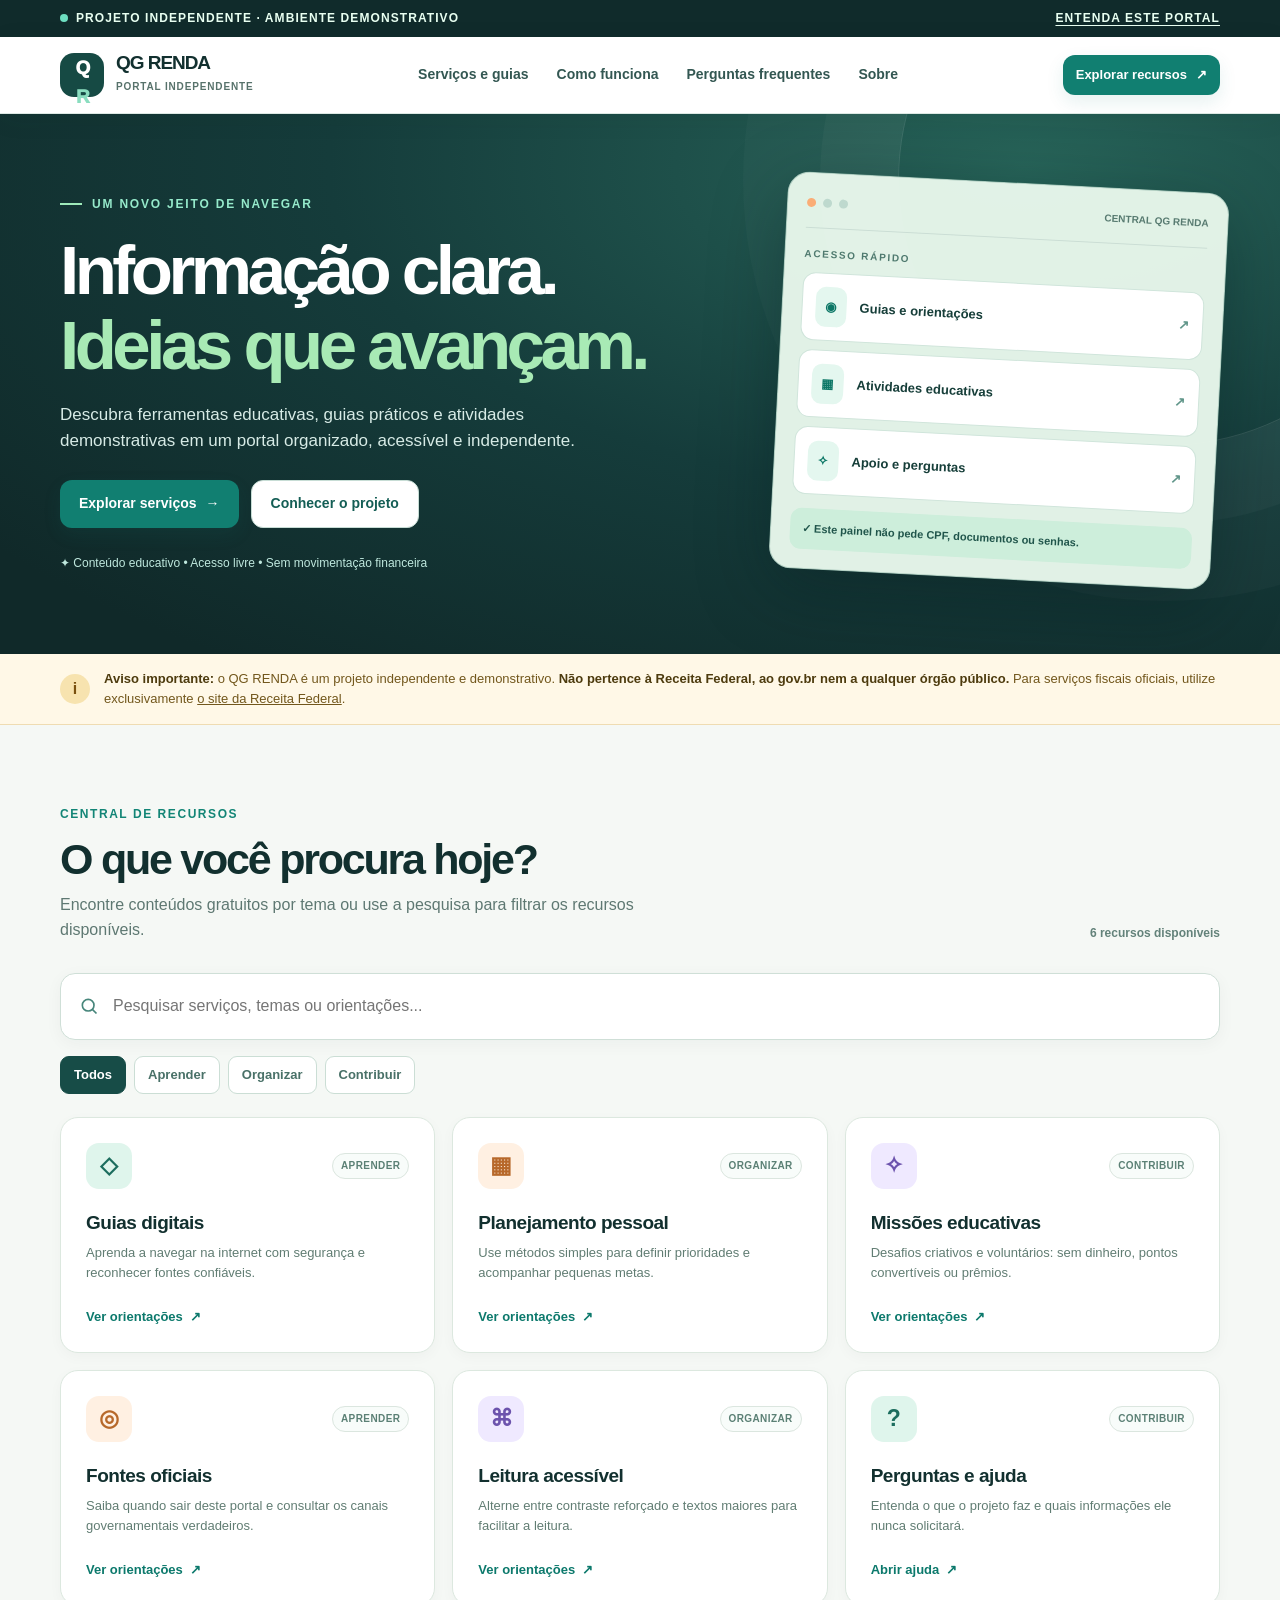
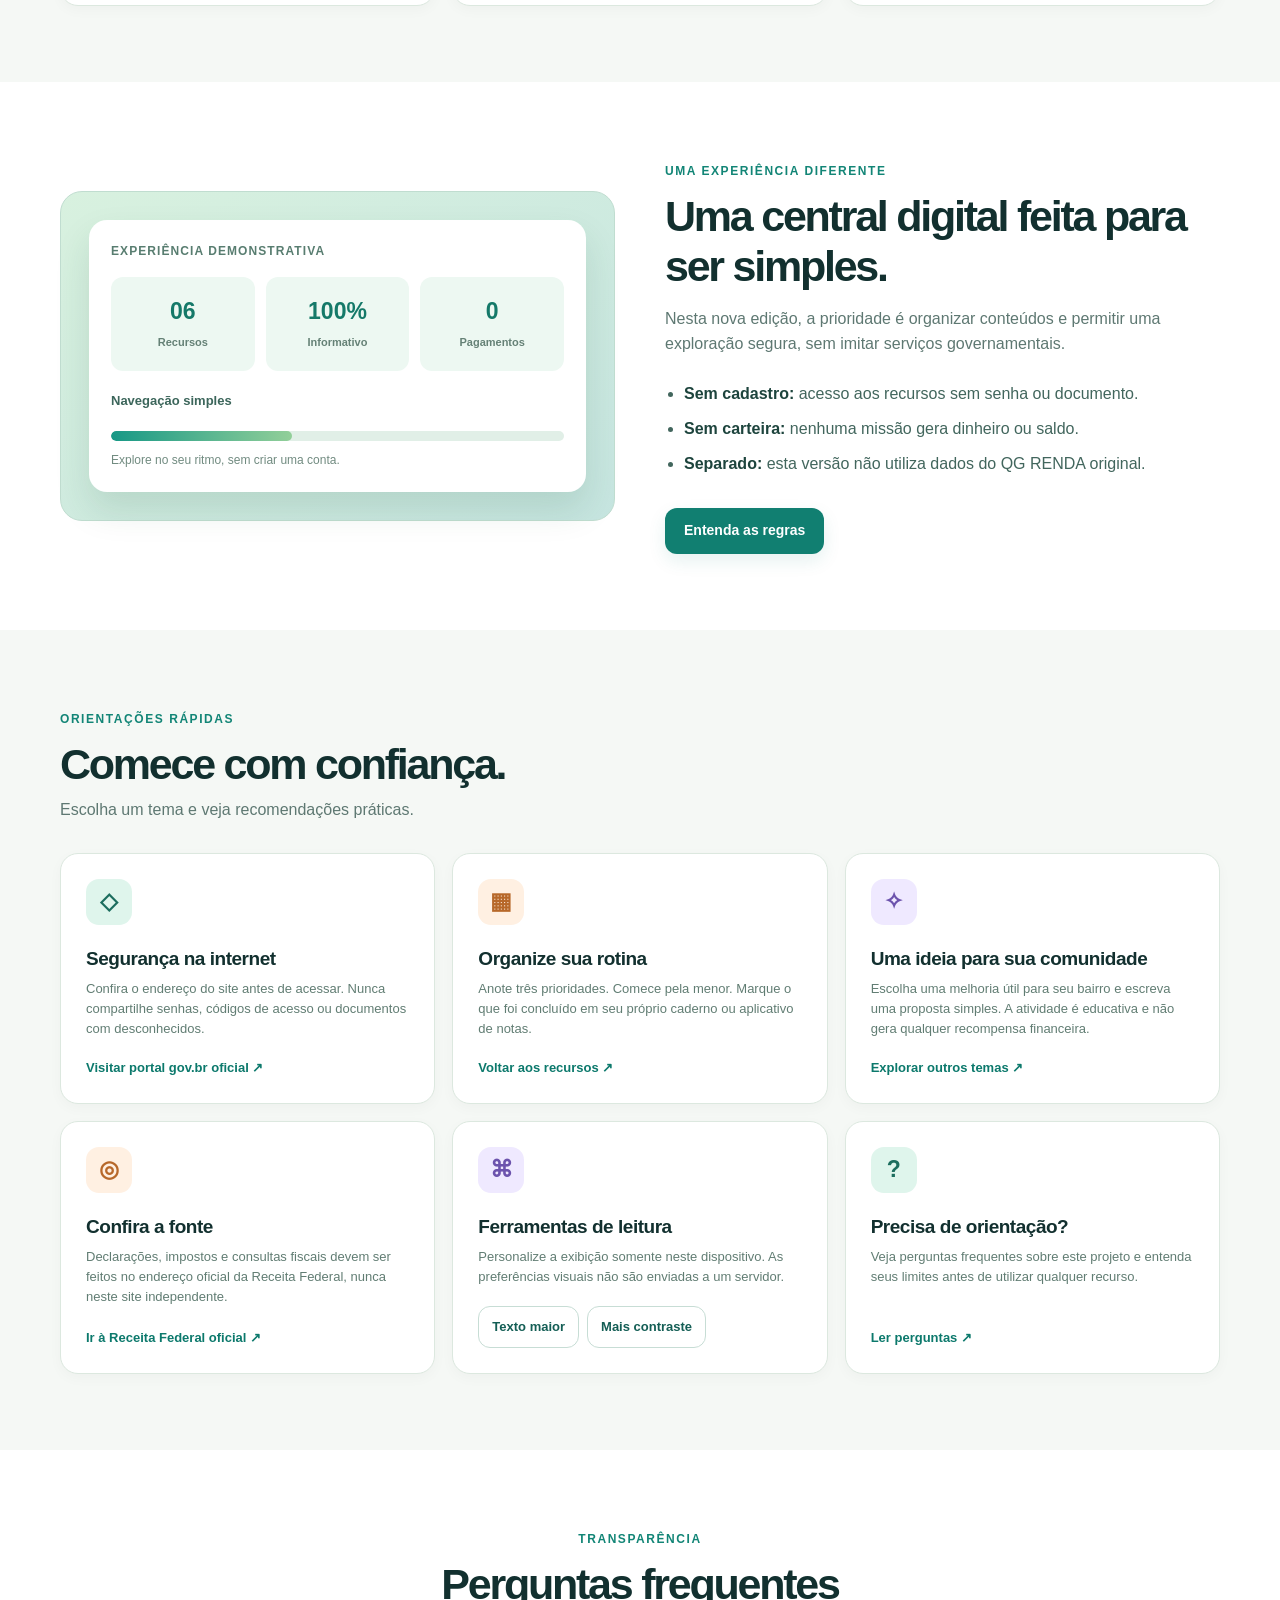
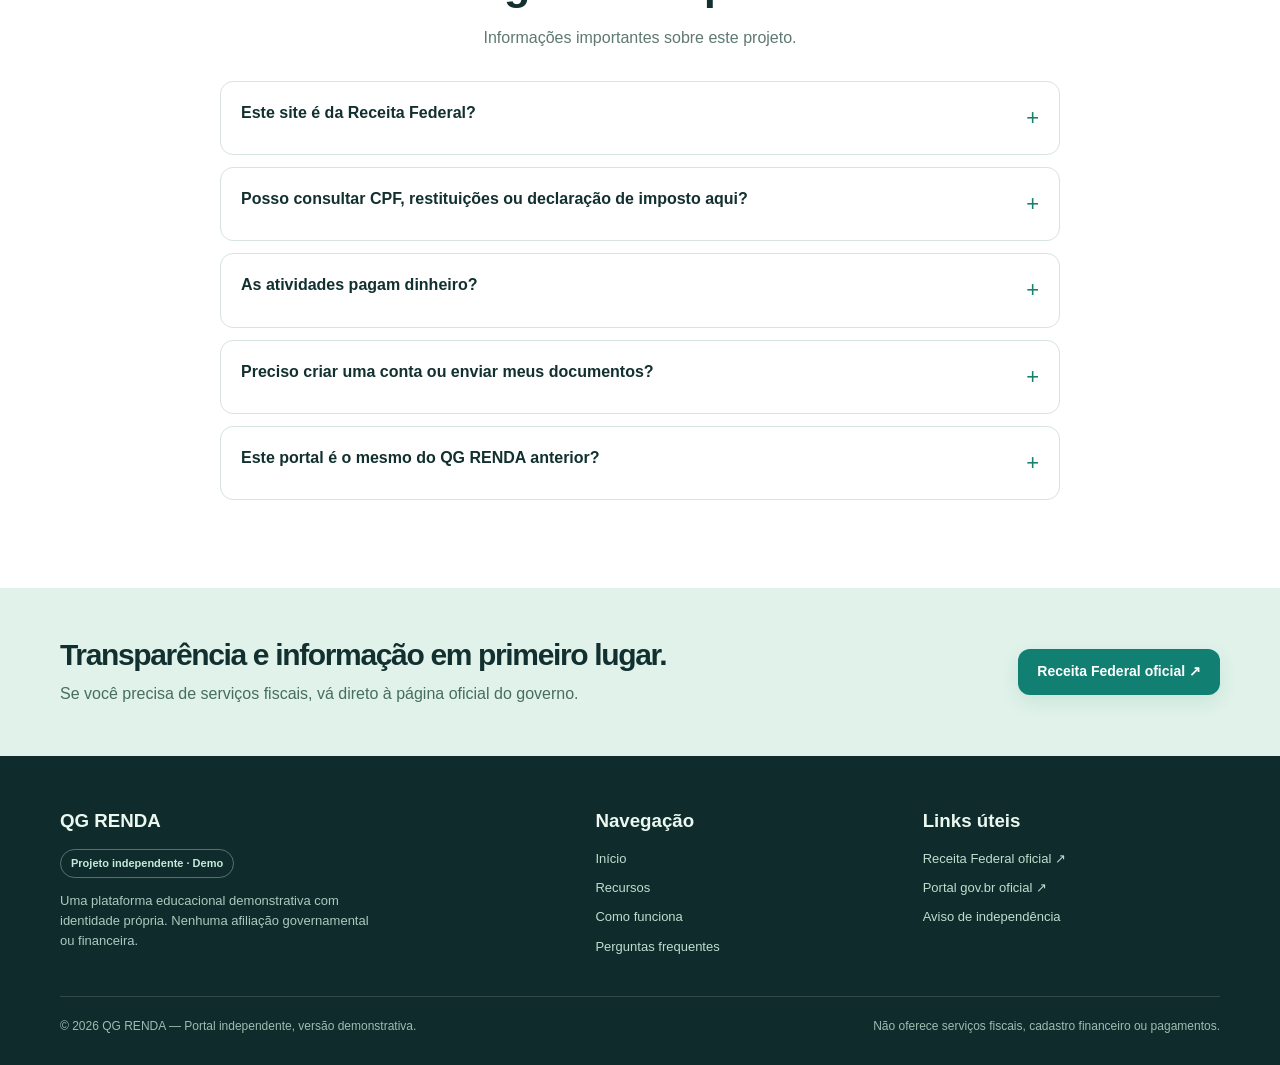
==== institutional_site/index.html @ 022c4fb7 "feat: construir interface institucional original QG RENDA responsiva e sem coleta de identidade" ====
<!doctype html>
<html lang="pt-BR">
<head>
<meta charset="utf-8">
<meta name="viewport" content="width=device-width,initial-scale=1">
<meta name="theme-color" content="#102b2b">
<meta name="description" content="QG RENDA Portal Independente: conteúdos digitais, organização e atividades demonstrativas. Não é site governamental.">
<title>QG RENDA — Portal Independente</title>
<style>
@import url('');
:root{font-family:Inter,ui-sans-serif,-apple-system,BlinkMacSystemFont,"Segoe UI",sans-serif;color:#12302f;background:#f5f8f5;scroll-behavior:smooth}
*{box-sizing:border-box}body{margin:0;font-size:16px;line-height:1.55}a{color:inherit}button,input{font:inherit}button{cursor:pointer}a:focus-visible,button:focus-visible,input:focus-visible{outline:3px solid #d38a13;outline-offset:3px}
.wrap{width:min(1160px,calc(100% - 40px));margin:0 auto}.utility{background:#102b2b;color:#e8fff1;padding:9px 0;font-size:12px;font-weight:700;letter-spacing:.09em;text-transform:uppercase}.utility .wrap{display:flex;justify-content:space-between;align-items:center;gap:16px}.utility span{display:flex;gap:8px;align-items:center}.dot{height:8px;width:8px;border-radius:50%;background:#6ddec0;display:inline-block}.utility a{text-decoration:underline;text-underline-offset:3px;color:#e8fff1}
header{background:#fff;border-bottom:1px solid #dde9e4;position:sticky;top:0;z-index:40;box-shadow:0 5px 25px #133a2910}.header-inner{height:76px;display:flex;justify-content:space-between;align-items:center;gap:20px}.brand{display:flex;align-items:center;gap:12px;text-decoration:none;min-width:170px}.brand-symbol{width:44px;height:44px;display:grid;place-items:center;border-radius:14px;background:#164a44;color:#fff;font-weight:950;letter-spacing:-.1em;font-size:19px}.brand-name{display:block;line-height:1.12;font-size:19px;letter-spacing:-.055em;font-weight:900}.brand-small{font-size:10px;letter-spacing:.085em;text-transform:uppercase;color:#57726b;font-weight:800}.nav{display:flex;align-items:center;gap:28px}.nav a{text-decoration:none;font-weight:700;color:#335752;font-size:14px}.nav a:hover{color:#098477}.header-actions{display:flex;gap:10px;align-items:center}.button{border:0;display:inline-flex;align-items:center;justify-content:center;gap:9px;border-radius:12px;padding:12px 19px;background:#117f71;color:#fff;font-size:14px;font-weight:800;text-decoration:none;box-shadow:0 7px 18px #167a711b;transition:transform .18s,background .18s}.button:hover{background:#09675b;transform:translateY(-1px)}.button-light{background:#fff;color:#145e55;border:1px solid #c7ddd5;box-shadow:none}.button-light:hover{background:#edfaf4}.button-small{padding:10px 13px;font-size:13px}.nav-toggle{display:none;padding:9px 12px;border:1px solid #c9ded6;background:#fff;color:#174e49;border-radius:10px}
.hero{background:radial-gradient(ellipse at 80% 10%,#276459 0,#153c3b 48%,#102929 90%);color:#fff;overflow:hidden;position:relative}.hero:after{content:"";position:absolute;width:530px;height:530px;border:1px solid #ffffff20;right:-150px;top:-200px;border-radius:50%;box-shadow:0 0 0 78px #ffffff08,0 0 0 155px #ffffff06;pointer-events:none}.hero-inner{display:grid;grid-template-columns:1.2fr .8fr;align-items:center;gap:55px;min-height:484px;padding:68px 0 75px;position:relative;z-index:1}.eyebrow{font-size:12px;font-weight:900;text-transform:uppercase;letter-spacing:.15em;color:#96eacb;display:inline-flex;align-items:center;gap:10px}.eyebrow:before{content:"";width:22px;height:2px;background:#9eebba}.hero h1{font-size:clamp(38px,5.4vw,69px);line-height:1.08;max-width:680px;letter-spacing:-.065em;margin:21px 0 18px;font-weight:900}.hero h1 em{font-style:normal;color:#a8eab5}.hero p{font-size:17px;color:#d7ebe6;max-width:550px;margin:0 0 26px}.hero-actions{display:flex;flex-wrap:wrap;gap:12px}.hero-tag{margin-top:26px;font-size:12px;color:#bfe8de}.window{border:1px solid #7ca89a80;border-radius:22px;background:#e6f5eafa;padding:19px;box-shadow:0 20px 70px #061a1b5a;color:#163e39;transform:rotate(3deg)}.window-head{display:flex;gap:7px;align-items:center;padding:3px 0 16px;border-bottom:1px solid #cbded5}.window-head i{height:9px;width:9px;border-radius:50%;background:#bed9ce}.window-head i:first-child{background:#faad76}.mini-title{font-size:10px;text-transform:uppercase;letter-spacing:.17em;font-weight:900;color:#4e796e;margin:18px 0 11px}.tile{background:#fff;border:1px solid #d0e5db;display:flex;gap:13px;align-items:center;padding:13px;border-radius:13px;margin-bottom:9px;font-size:13px;font-weight:800}.tile-ico{border-radius:10px;background:#e4f7ef;padding:10px;color:#0c7766}.window-footer{background:#cdeedb;border-radius:11px;color:#20554b;font-size:11px;padding:12px;margin-top:14px;font-weight:700}
.notice{background:#fff8e7;border-bottom:1px solid #efdcb2}.notice .wrap{display:flex;gap:14px;align-items:center;padding:15px 0}.notice-icon{border-radius:50%;background:#f7e3af;width:30px;height:30px;display:grid;place-items:center;flex:none;color:#79500f;font-weight:900}.notice p{margin:0;font-size:13px;color:#72571c}.notice strong{color:#4d3b0e}
.section{padding:76px 0}.section.alt{background:#fff}.section-heading{display:flex;justify-content:space-between;align-items:end;gap:20px;margin-bottom:30px}.kicker{font-size:12px;text-transform:uppercase;font-weight:900;letter-spacing:.13em;color:#128576}.section h2{font-size:clamp(29px,3.4vw,43px);letter-spacing:-.052em;line-height:1.17;margin:8px 0}.muted{color:#5e7872}.section-heading p{margin:9px 0 0;max-width:610px}.section-heading a{color:#137e6f;font-weight:800;text-decoration:none}
.search-box{display:flex;align-items:center;gap:12px;background:white;border:1px solid #cfdfd7;padding:9px 13px 9px 18px;border-radius:15px;box-shadow:0 4px 17px #10382a0b;margin-bottom:16px}.search-box svg{flex:none;color:#47867b}.search-box input{border:0;outline:none;flex:1;min-width:0;color:#173d35;padding:11px 2px}.search-box input:focus-visible{outline:none}.search-box:focus-within{outline:3px solid #c3ebdd}.filters{display:flex;gap:8px;flex-wrap:wrap;margin-bottom:23px}.filter{border:1px solid #cbded5;background:#fff;border-radius:9px;padding:8px 13px;font-size:13px;color:#497168;font-weight:750}.filter.active{background:#174c47;color:#fff;border-color:#174c47}
.cards{display:grid;grid-template-columns:repeat(3,minmax(0,1fr));gap:17px}.card{background:#fff;border:1px solid #dce8df;border-radius:18px;padding:25px;display:flex;flex-direction:column;min-height:236px;box-shadow:0 4px 14px #102f1d08;transition:box-shadow .2s,transform .2s}.card:hover{transform:translateY(-2px);box-shadow:0 12px 28px #102f1d17}.card-top{display:flex;justify-content:space-between;align-items:center}.card-icon{width:46px;height:46px;display:grid;place-items:center;background:#dff5ec;color:#1c6d5e;border-radius:13px;font-weight:900;font-size:23px}.card-icon.peach{background:#fff0e2;color:#b7682a}.card-icon.lilac{background:#efe9ff;color:#6c53ad}.pill{border:1px solid #dbe6df;color:#5b8075;background:#f8fcfa;border-radius:99px;padding:4px 8px;font-size:10px;font-weight:800;text-transform:uppercase;letter-spacing:.04em}.card h3{margin:22px 0 8px;font-size:19px;letter-spacing:-.025em;line-height:1.25}.card p{font-size:13px;color:#617d73;margin:0 0 19px;flex:1}.card a{color:#0c796c;text-decoration:none;font-weight:900;font-size:13px;display:inline-flex;align-items:center;gap:7px}.card a:hover{text-decoration:underline}.empty{display:none;padding:35px;text-align:center;color:#5a6f67;border:1px dashed #c4d7cf;border-radius:13px}.counter{color:#63827a;font-size:12px;font-weight:750}
.feature{display:grid;grid-template-columns:1fr 1fr;gap:50px;align-items:center}.feature-panel{background:linear-gradient(145deg,#d8f1df,#c6e5e0);border:1px solid #c0ddd0;border-radius:22px;padding:28px;min-height:310px}.feature-figure{background:#fff;border-radius:18px;padding:22px;box-shadow:0 18px 35px #184f3220}.figure-stat{display:grid;grid-template-columns:repeat(3,1fr);gap:11px}.figure-stat>div{background:#edf8f2;padding:17px 8px;text-align:center;border-radius:12px}.figure-stat strong{font-size:23px;color:#157969;display:block}.figure-stat span{font-size:11px;font-weight:700;color:#658176}.figure-progress{height:10px;background:#e1efe7;border-radius:99px;overflow:hidden;margin:20px 0 10px}.figure-progress div{height:100%;width:40%;border-radius:99px;background:linear-gradient(90deg,#179886,#92cf99)}.feature-text ul{margin:20px 0 27px;padding-left:19px}.feature-text li{padding:5px 0;color:#42665d}.feature-text strong{color:#1d443d}
.faq{max-width:840px;margin:0 auto}.faq details{background:#fff;border:1px solid #d6e4dc;border-radius:13px;padding:0 20px;margin:12px 0}.faq summary{cursor:pointer;font-weight:800;padding:19px 0;list-style:none;display:flex;justify-content:space-between;gap:20px}.faq summary:after{content:"+";font-size:22px;color:#19806b;font-weight:400}.faq details[open] summary:after{content:"−"}.faq details p{border-top:1px solid #ebf0ec;color:#607a72;margin:0;padding:17px 0 22px}
.cta{background:#e0f2e9;padding:49px 0}.cta .wrap{display:flex;align-items:center;justify-content:space-between;gap:22px}.cta h2{font-size:30px;letter-spacing:-.045em;line-height:1.22;margin:0 0 9px}.cta p{margin:0;color:#476d61}
footer{background:#102b2b;color:#eaf8f0;padding:50px 0 30px}.foot-grid{display:grid;grid-template-columns:1.7fr 1fr 1fr;gap:30px;margin-bottom:30px}.foot-grid h3{margin:0 0 14px}.foot-grid a{display:block;color:#bddecf;margin-bottom:9px;font-size:13px;text-decoration:none}.foot-grid a:hover{text-decoration:underline}.foot-grid p{color:#abcabf;font-size:13px;max-width:310px}.copyright{border-top:1px solid #ffffff24;padding-top:20px;color:#9ebcb1;font-size:12px;display:flex;justify-content:space-between;gap:15px}.badge-independent{display:inline-block;border:1px solid #9bccbb75;padding:5px 10px;border-radius:99px;font-size:11px;color:#c2ebdb;font-weight:900}
:root.large{font-size:19px}:root.high-contrast{filter:contrast(1.2)}.sr-only{position:absolute;width:1px;height:1px;padding:0;margin:-1px;overflow:hidden;clip:rect(0,0,0,0);white-space:nowrap;border:0}
@media(max-width:930px){.nav{gap:13px}.nav a{font-size:12px}.hero-inner{gap:20px}.window{transform:none}.cards{grid-template-columns:repeat(2,minmax(0,1fr))}}
@media(max-width:680px){.wrap{width:min(100% - 32px,1160px)}.utility{font-size:9px}.utility .wrap{align-items:start}.utility a{white-space:nowrap}.header-inner{height:67px}.nav-toggle{display:block}.header-actions>.button{display:none}.nav{display:none;position:absolute;left:0;right:0;top:67px;flex-direction:column;align-items:stretch;background:#fff;padding:18px 24px;border-bottom:1px solid #dce9e2;box-shadow:0 12px 20px #173d3320}.nav.open{display:flex}.nav a{font-size:16px;padding:7px}.hero-inner{grid-template-columns:1fr;padding:57px 0}.hero h1{font-size:42px}.hero p{font-size:15px}.window{display:none}.section{padding:49px 0}.section-heading{display:block}.section-heading>a{display:inline-block;margin-top:12px}.cards{grid-template-columns:1fr}.card{min-height:180px}.feature{grid-template-columns:1fr;gap:24px}.feature-panel{min-height:0}.cta .wrap{display:block}.cta .button{margin-top:20px}.foot-grid{grid-template-columns:1fr 1fr}.foot-grid>div:first-child{grid-column:span 2}.copyright{display:block}}
@media(prefers-reduced-motion:reduce){*,*:before,*:after{scroll-behavior:auto!important;transition:none!important}}
</style>
</head>
<body>
<div class="utility"><div class="wrap"><span><i class="dot"></i> Projeto independente · Ambiente demonstrativo</span><a href="#informacao">Entenda este portal</a></div></div>
<header><div class="wrap header-inner">
<a class="brand" href="#inicio" aria-label="QG RENDA, início"><span class="brand-symbol">Q<span style="color:#8addbf">R</span></span><span><strong class="brand-name">QG RENDA</strong><small class="brand-small">Portal independente</small></span></a>
<nav class="nav" id="nav" aria-label="Navegação principal"><a href="#servicos">Serviços e guias</a><a href="#como-funciona">Como funciona</a><a href="#perguntas">Perguntas frequentes</a><a href="#informacao">Sobre</a></nav>
<div class="header-actions"><a href="#servicos" class="button button-small">Explorar recursos <span aria-hidden="true">↗</span></a><button class="nav-toggle" id="nav-toggle" type="button" aria-expanded="false" aria-controls="nav">☰ <span class="sr-only">Abrir menu</span></button></div>
</div></header>
<main id="inicio">
<section class="hero"><div class="wrap hero-inner"><div><span class="eyebrow">Um novo jeito de navegar</span><h1>Informação clara. <em>Ideias que avançam.</em></h1><p>Descubra ferramentas educativas, guias práticos e atividades demonstrativas em um portal organizado, acessível e independente.</p><div class="hero-actions"><a href="#servicos" class="button">Explorar serviços <span aria-hidden="true">→</span></a><a href="#informacao" class="button button-light">Conhecer o projeto</a></div><div class="hero-tag">✦ Conteúdo educativo • Acesso livre • Sem movimentação financeira</div></div><div class="window" aria-hidden="true"><div class="window-head"><i></i><i></i><i></i><span style="margin-left:auto;font-size:10px;color:#577a70;font-weight:800">CENTRAL QG RENDA</span></div><div class="mini-title">Acesso rápido</div><div class="tile"><span class="tile-ico">◉</span> Guias e orientações <span style="margin-left:auto;color:#61968a">↗</span></div><div class="tile"><span class="tile-ico">▦</span> Atividades educativas <span style="margin-left:auto;color:#61968a">↗</span></div><div class="tile"><span class="tile-ico">✧</span> Apoio e perguntas <span style="margin-left:auto;color:#61968a">↗</span></div><div class="window-footer">✓ Este painel não pede CPF, documentos ou senhas.</div></div></div></section>
<div class="notice" id="informacao"><div class="wrap"><span class="notice-icon" aria-hidden="true">i</span><p><strong>Aviso importante:</strong> o QG RENDA é um projeto independente e demonstrativo. <strong>Não pertence à Receita Federal, ao gov.br nem a qualquer órgão público.</strong> Para serviços fiscais oficiais, utilize exclusivamente <a href="https://www.gov.br/receitafederal/pt-br" target="_blank" rel="noopener noreferrer">o site da Receita Federal</a>.</p></div></div>
<section class="section" id="servicos"><div class="wrap"><div class="section-heading"><div><span class="kicker">Central de recursos</span><h2>O que você procura hoje?</h2><p class="muted">Encontre conteúdos gratuitos por tema ou use a pesquisa para filtrar os recursos disponíveis.</p></div><span id="result-count" class="counter" aria-live="polite">6 recursos disponíveis</span></div>
<label class="search-box" for="busca"><svg width="20" height="20" viewBox="0 0 24 24" fill="none" stroke="currentColor" stroke-width="2" aria-hidden="true"><circle cx="11" cy="11" r="7"/><path d="m16 16 5 5"/></svg><span class="sr-only">Pesquisar recursos</span><input type="search" id="busca" autocomplete="off" placeholder="Pesquisar serviços, temas ou orientações..."></label>
<div class="filters" role="group" aria-label="Filtrar recursos"><button type="button" class="filter active" data-filter="todos" aria-pressed="true">Todos</button><button type="button" class="filter" data-filter="aprender" aria-pressed="false">Aprender</button><button type="button" class="filter" data-filter="organizar" aria-pressed="false">Organizar</button><button type="button" class="filter" data-filter="contribuir" aria-pressed="false">Contribuir</button></div>
<div class="cards" id="cards">
<article class="card" data-category="aprender" data-search="guias digitais segurança boas práticas internet"><div class="card-top"><span class="card-icon">◇</span><span class="pill">Aprender</span></div><h3>Guias digitais</h3><p>Aprenda a navegar na internet com segurança e reconhecer fontes confiáveis.</p><a href="#guia-seguranca">Ver orientações <span aria-hidden="true">↗</span></a></article>
<article class="card" data-category="organizar" data-search="planejamento pessoal lista atividades organizar rotina"><div class="card-top"><span class="card-icon peach">▦</span><span class="pill">Organizar</span></div><h3>Planejamento pessoal</h3><p>Use métodos simples para definir prioridades e acompanhar pequenas metas.</p><a href="#guia-planejamento">Ver orientações <span aria-hidden="true">↗</span></a></article>
<article class="card" data-category="contribuir" data-search="missões educativas comunidade ideias criatividade"><div class="card-top"><span class="card-icon lilac">✧</span><span class="pill">Contribuir</span></div><h3>Missões educativas</h3><p>Desafios criativos e voluntários: sem dinheiro, pontos convertíveis ou prêmios.</p><a href="#guia-missoes">Ver orientações <span aria-hidden="true">↗</span></a></article>
<article class="card" data-category="aprender" data-search="fontes oficiais receita federal govbr impostos informações"><div class="card-top"><span class="card-icon peach">◎</span><span class="pill">Aprender</span></div><h3>Fontes oficiais</h3><p>Saiba quando sair deste portal e consultar os canais governamentais verdadeiros.</p><a href="#guia-fontes">Ver orientações <span aria-hidden="true">↗</span></a></article>
<article class="card" data-category="organizar" data-search="acessibilidade contraste texto leitura navegação"><div class="card-top"><span class="card-icon lilac">⌘</span><span class="pill">Organizar</span></div><h3>Leitura acessível</h3><p>Alterne entre contraste reforçado e textos maiores para facilitar a leitura.</p><a href="#guia-acessibilidade">Ver orientações <span aria-hidden="true">↗</span></a></article>
<article class="card" data-category="contribuir" data-search="ajuda perguntas frequentes contato suporte informações"><div class="card-top"><span class="card-icon">?</span><span class="pill">Contribuir</span></div><h3>Perguntas e ajuda</h3><p>Entenda o que o projeto faz e quais informações ele nunca solicitará.</p><a href="#perguntas">Abrir ajuda <span aria-hidden="true">↗</span></a></article>
</div><p id="empty" class="empty" aria-live="polite">Nenhum resultado encontrado. Tente outra palavra-chave.</p></div></section>
<section class="section alt" id="como-funciona"><div class="wrap feature"><div class="feature-panel"><div class="feature-figure"><div style="font-size:12px;font-weight:900;letter-spacing:.09em;color:#587d70;text-transform:uppercase;margin-bottom:16px">Experiência demonstrativa</div><div class="figure-stat"><div><strong>06</strong><span>Recursos</span></div><div><strong>100%</strong><span>Informativo</span></div><div><strong>0</strong><span>Pagamentos</span></div></div><div style="margin-top:20px;font-size:13px;font-weight:800;color:#3c665b">Navegação simples</div><div class="figure-progress"><div></div></div><div style="font-size:12px;color:#718b80">Explore no seu ritmo, sem criar uma conta.</div></div></div><div class="feature-text"><span class="kicker">Uma experiência diferente</span><h2>Uma central digital feita para ser simples.</h2><p class="muted">Nesta nova edição, a prioridade é organizar conteúdos e permitir uma exploração segura, sem imitar serviços governamentais.</p><ul><li><strong>Sem cadastro:</strong> acesso aos recursos sem senha ou documento.</li><li><strong>Sem carteira:</strong> nenhuma missão gera dinheiro ou saldo.</li><li><strong>Separado:</strong> esta versão não utiliza dados do QG RENDA original.</li></ul><a class="button" href="#perguntas">Entenda as regras</a></div></div></section>
<section class="section" id="orientacoes"><div class="wrap"><div class="section-heading"><div><span class="kicker">Orientações rápidas</span><h2>Comece com confiança.</h2><p class="muted">Escolha um tema e veja recomendações práticas.</p></div></div><div class="cards">
<article class="card" id="guia-seguranca"><span class="card-icon">◇</span><h3>Segurança na internet</h3><p>Confira o endereço do site antes de acessar. Nunca compartilhe senhas, códigos de acesso ou documentos com desconhecidos.</p><a href="https://www.gov.br/" target="_blank" rel="noopener noreferrer">Visitar portal gov.br oficial ↗</a></article>
<article class="card" id="guia-planejamento"><span class="card-icon peach">▦</span><h3>Organize sua rotina</h3><p>Anote três prioridades. Comece pela menor. Marque o que foi concluído em seu próprio caderno ou aplicativo de notas.</p><a href="#servicos">Voltar aos recursos ↗</a></article>
<article class="card" id="guia-missoes"><span class="card-icon lilac">✧</span><h3>Uma ideia para sua comunidade</h3><p>Escolha uma melhoria útil para seu bairro e escreva uma proposta simples. A atividade é educativa e não gera qualquer recompensa financeira.</p><a href="#servicos">Explorar outros temas ↗</a></article>
<article class="card" id="guia-fontes"><span class="card-icon peach">◎</span><h3>Confira a fonte</h3><p>Declarações, impostos e consultas fiscais devem ser feitos no endereço oficial da Receita Federal, nunca neste site independente.</p><a href="https://www.gov.br/receitafederal/pt-br" target="_blank" rel="noopener noreferrer">Ir à Receita Federal oficial ↗</a></article>
<article class="card" id="guia-acessibilidade"><span class="card-icon lilac">⌘</span><h3>Ferramentas de leitura</h3><p>Personalize a exibição somente neste dispositivo. As preferências visuais não são enviadas a um servidor.</p><div style="display:flex;flex-wrap:wrap;gap:8px"><button id="larger-text" type="button" class="button button-light button-small" aria-pressed="false">Texto maior</button><button id="contrast" type="button" class="button button-light button-small" aria-pressed="false">Mais contraste</button></div></article>
<article class="card"><span class="card-icon">?</span><h3>Precisa de orientação?</h3><p>Veja perguntas frequentes sobre este projeto e entenda seus limites antes de utilizar qualquer recurso.</p><a href="#perguntas">Ler perguntas ↗</a></article>
</div></div></section>
<section class="section alt" id="perguntas"><div class="wrap faq"><div style="text-align:center;margin-bottom:31px"><span class="kicker">Transparência</span><h2>Perguntas frequentes</h2><p class="muted">Informações importantes sobre este projeto.</p></div>
<details><summary>Este site é da Receita Federal?</summary><p>Não. Este é um portal independente do QG RENDA, com conteúdo educativo. Ele não representa a Receita Federal, o gov.br ou qualquer órgão público.</p></details>
<details><summary>Posso consultar CPF, restituições ou declaração de imposto aqui?</summary><p>Não. Esses serviços só devem ser realizados nos canais oficiais. Acesse <a href="https://www.gov.br/receitafederal/pt-br" target="_blank" rel="noopener noreferrer">o portal oficial da Receita Federal</a>.</p></details>
<details><summary>As atividades pagam dinheiro?</summary><p>Não. Todas as atividades são demonstrativas e educativas. Não existem Pix, carteira, saque, prêmios ou promessas de renda nesta edição.</p></details>
<details><summary>Preciso criar uma conta ou enviar meus documentos?</summary><p>Não. Esta edição não pede CPF, documentos, fotos, senhas nem dados bancários. Também não oferece login.</p></details>
<details><summary>Este portal é o mesmo do QG RENDA anterior?</summary><p>Não. Trata-se de uma edição visual separada, criada para testar uma experiência institucional original, sem alterar os dados ou serviços do site anterior.</p></details>
</div></section>
<section class="cta"><div class="wrap"><div><h2>Transparência e informação em primeiro lugar.</h2><p>Se você precisa de serviços fiscais, vá direto à página oficial do governo.</p></div><a class="button" href="https://www.gov.br/receitafederal/pt-br" target="_blank" rel="noopener noreferrer">Receita Federal oficial ↗</a></div></section>
</main>
<footer><div class="wrap"><div class="foot-grid"><div><h3>QG RENDA</h3><span class="badge-independent">Projeto independente · Demo</span><p>Uma plataforma educacional demonstrativa com identidade própria. Nenhuma afiliação governamental ou financeira.</p></div><div><h3>Navegação</h3><a href="#inicio">Início</a><a href="#servicos">Recursos</a><a href="#como-funciona">Como funciona</a><a href="#perguntas">Perguntas frequentes</a></div><div><h3>Links úteis</h3><a href="https://www.gov.br/receitafederal/pt-br" target="_blank" rel="noopener noreferrer">Receita Federal oficial ↗</a><a href="https://www.gov.br/" target="_blank" rel="noopener noreferrer">Portal gov.br oficial ↗</a><a href="#informacao">Aviso de independência</a></div></div><div class="copyright"><span>© 2026 QG RENDA — Portal independente, versão demonstrativa.</span><span>Não oferece serviços fiscais, cadastro financeiro ou pagamentos.</span></div></div></footer>
<script>
(function(){
'use strict';
var menu=document.getElementById('nav-toggle'),nav=document.getElementById('nav');
menu.addEventListener('click',function(){var open=nav.classList.toggle('open');menu.setAttribute('aria-expanded',String(open));});
nav.querySelectorAll('a').forEach(function(a){a.addEventListener('click',function(){nav.classList.remove('open');menu.setAttribute('aria-expanded','false');});});
var search=document.getElementById('busca'),buttons=Array.from(document.querySelectorAll('[data-filter]')),cards=Array.from(document.querySelectorAll('#cards article')),count=document.getElementById('result-count'),empty=document.getElementById('empty'),active='todos';
function normalize(s){return s.normalize('NFD').replace(/[\u0300-\u036f]/g,'').toLowerCase();}
function filter(){var q=normalize(search.value.trim()),n=0;cards.forEach(function(c){var visible=(active==='todos'||c.dataset.category===active)&&normalize(c.textContent+' '+c.dataset.search).includes(q);c.hidden=!visible;if(visible)n++;});count.textContent=n+' recurso'+(n!==1?'s':'')+' encontrado'+(n!==1?'s':'');empty.style.display=n?'none':'block';}
buttons.forEach(function(b){b.addEventListener('click',function(){active=b.dataset.filter;buttons.forEach(function(x){x.classList.toggle('active',x===b);x.setAttribute('aria-pressed',String(x===b));});filter();});});
search.addEventListener('input',filter);
[['larger-text','large'],['contrast','high-contrast']].forEach(function(pair){var b=document.getElementById(pair[0]);b.addEventListener('click',function(){var isOn=document.documentElement.classList.toggle(pair[1]);b.setAttribute('aria-pressed',String(isOn));});});
})();
</script>
</body></html>
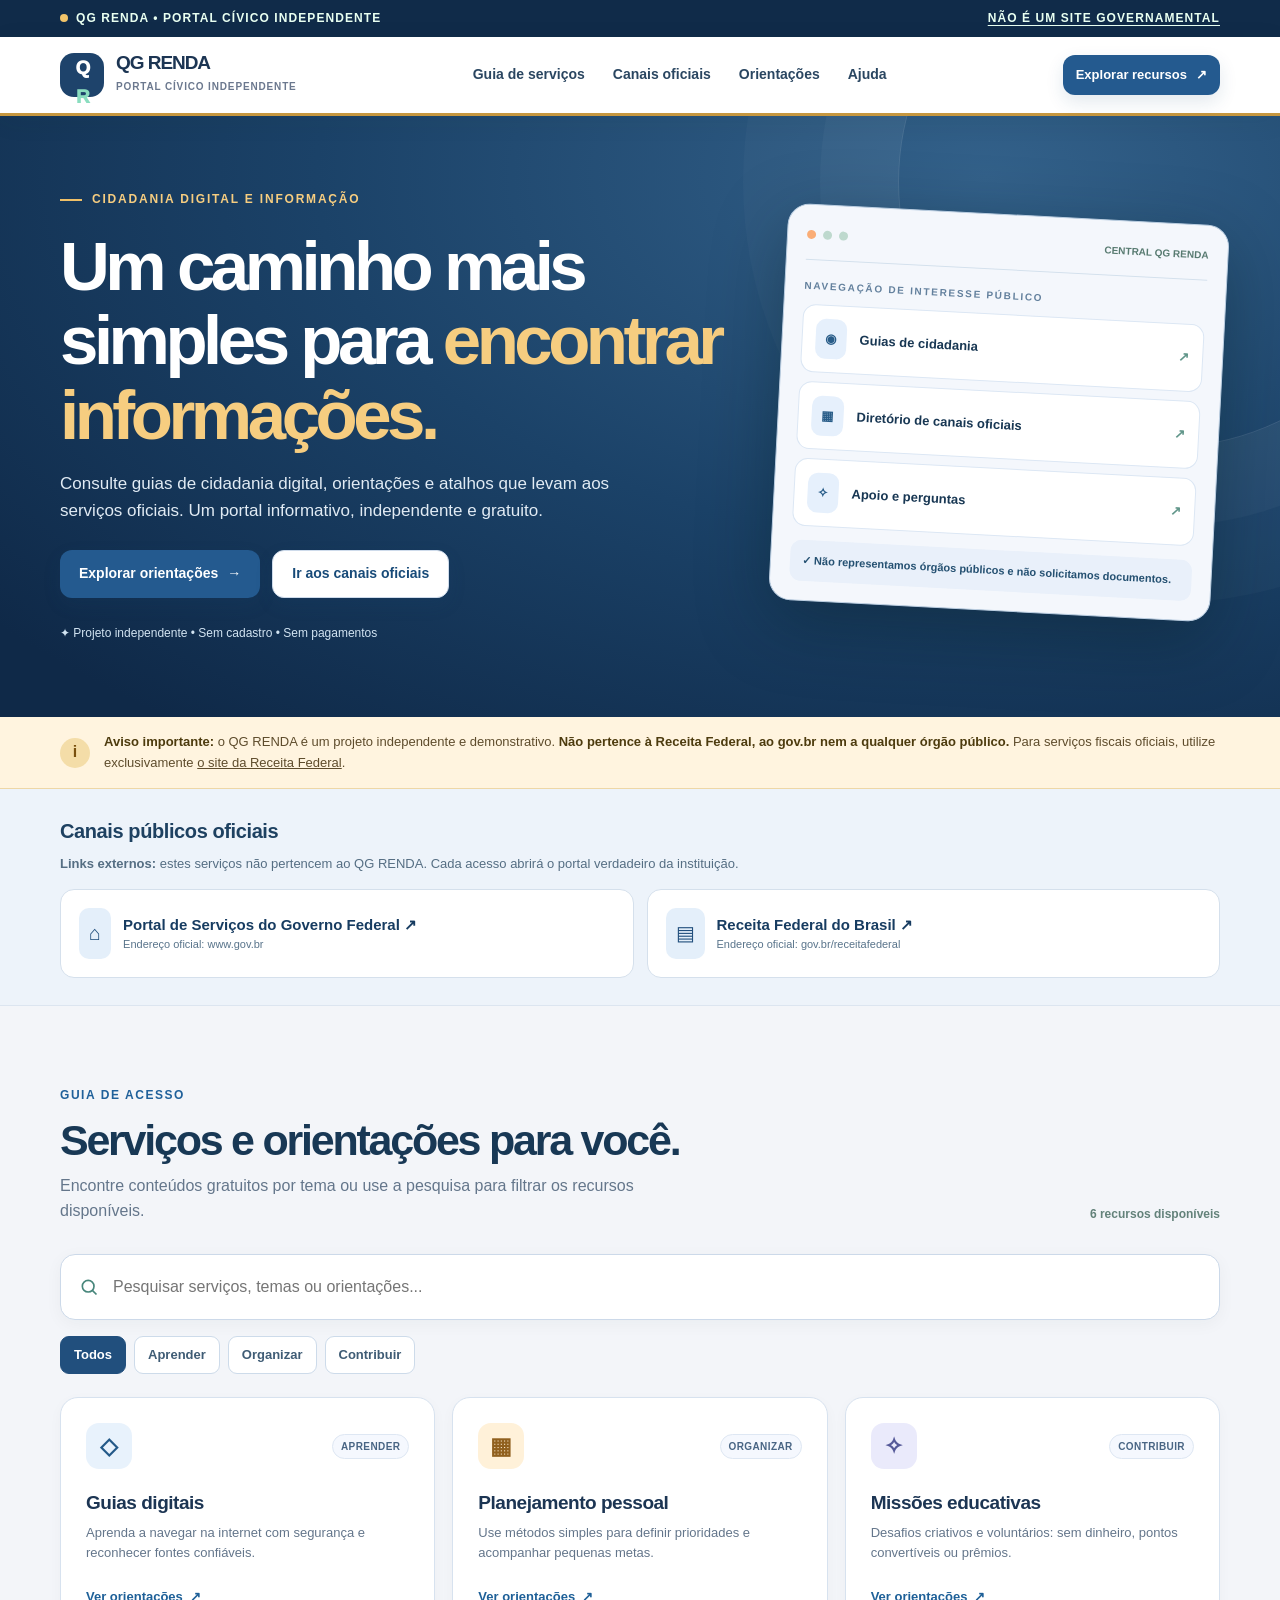
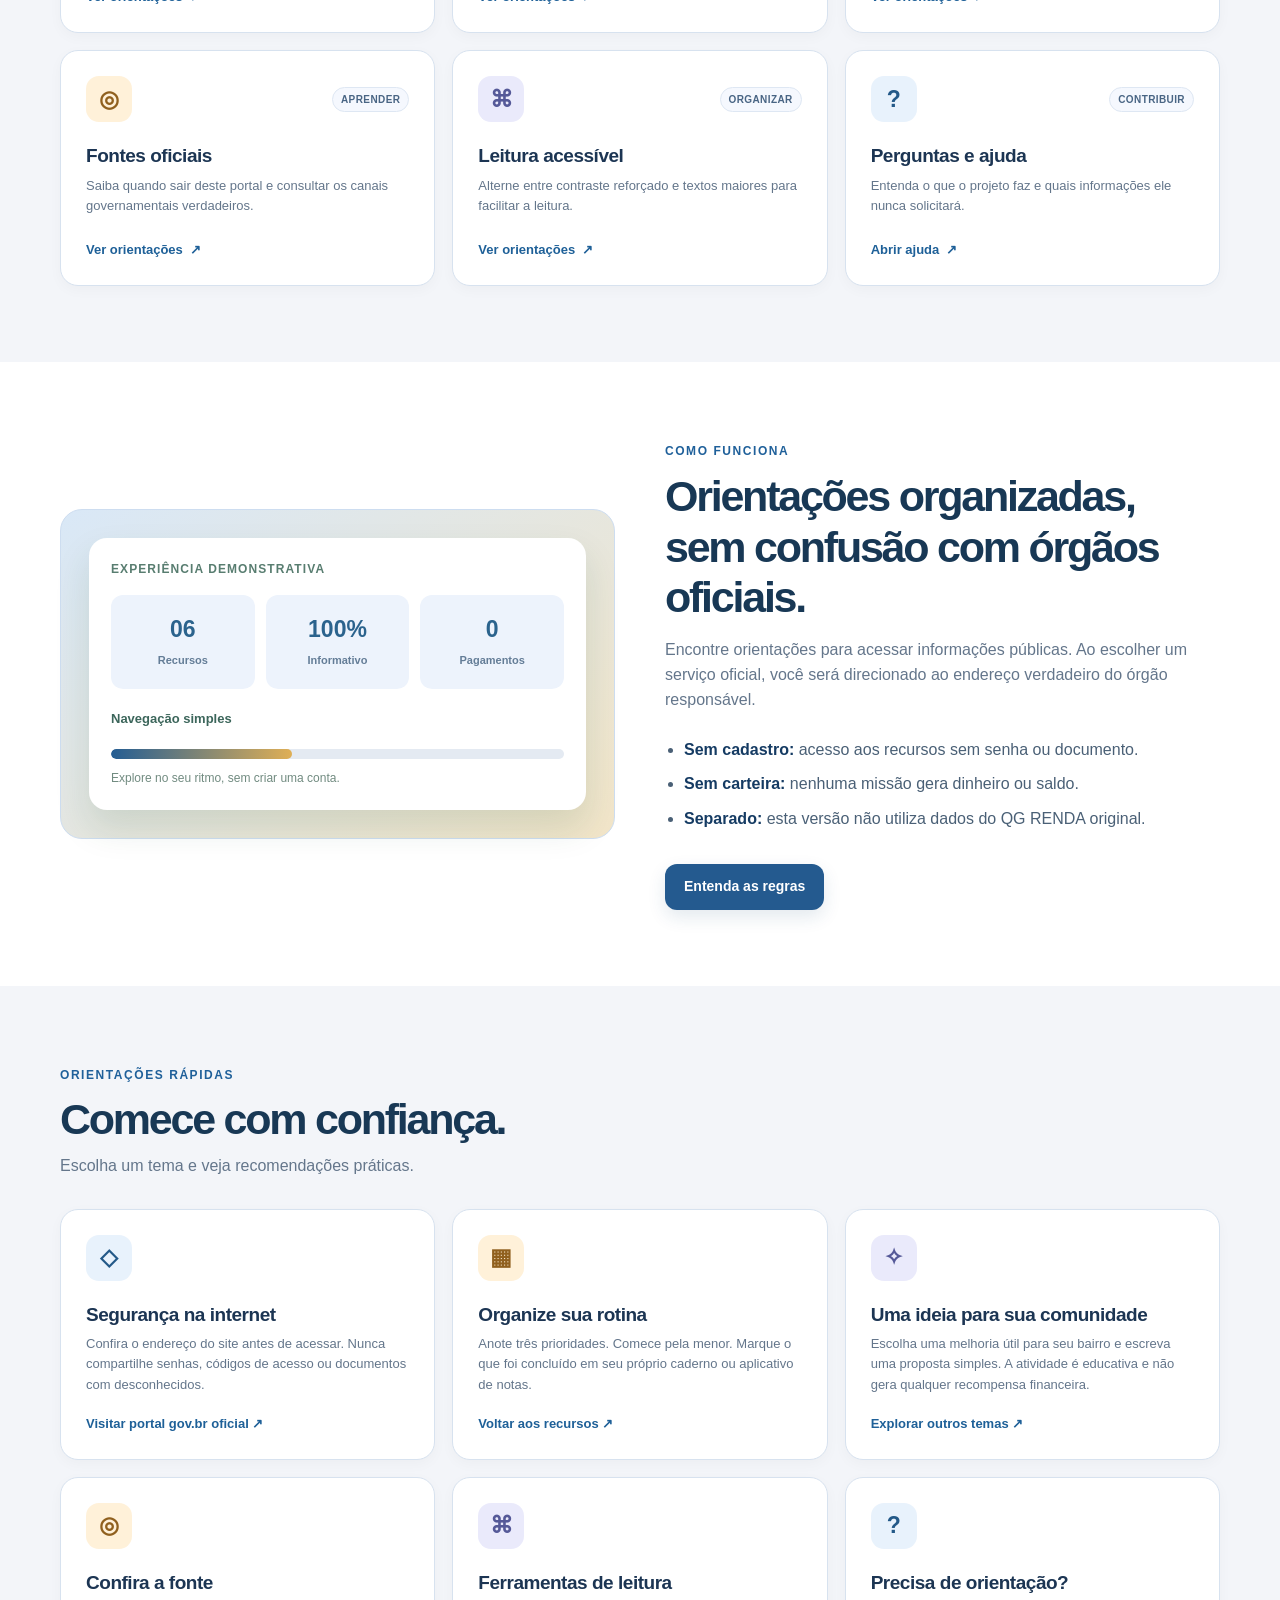
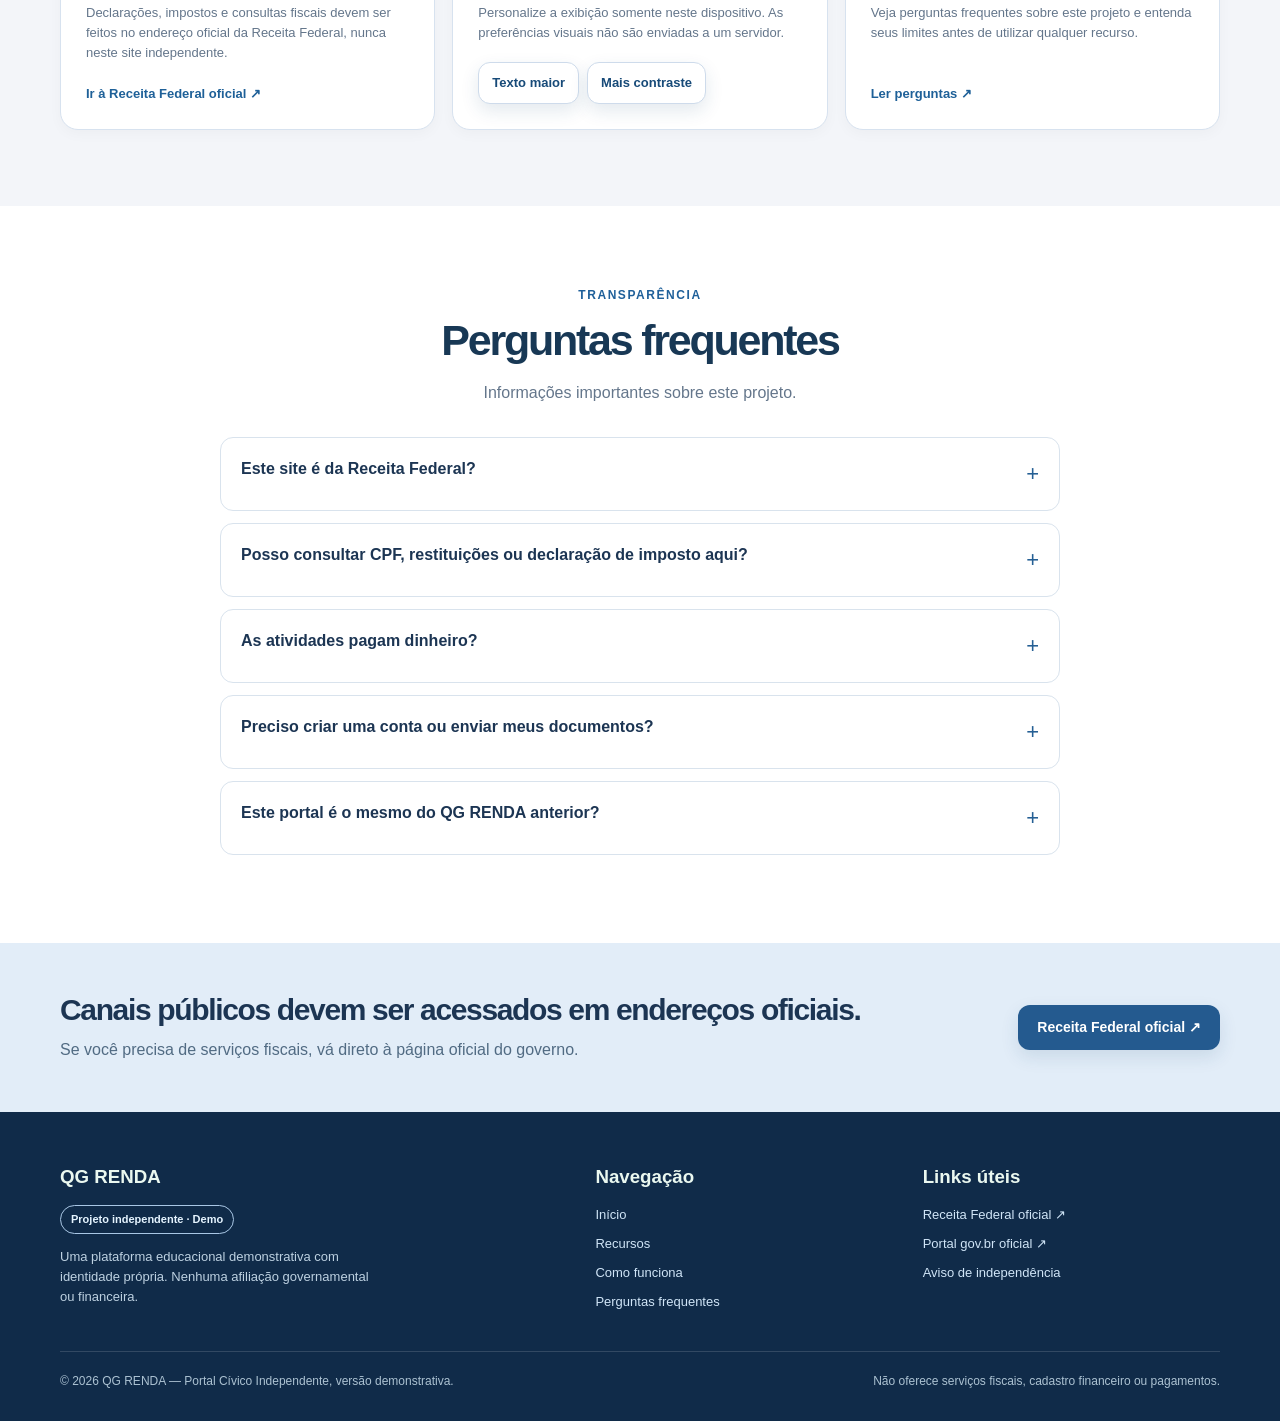
==== commit 20145dac: "design: reformular QG RENDA em portal cívico independente com diretório oficial e acessibilidade" ====
--- a/institutional_site/index.html
+++ b/institutional_site/index.html
@@ -3,13 +3,12 @@
 <head>
 <meta charset="utf-8">
 <meta name="viewport" content="width=device-width,initial-scale=1">
-<meta name="theme-color" content="#102b2b">
-<meta name="description" content="QG RENDA Portal Independente: conteúdos digitais, organização e atividades demonstrativas. Não é site governamental.">
-<title>QG RENDA — Portal Independente</title>
+<meta name="theme-color" content="#152f50">
+<meta name="description" content="QG RENDA Portal Cívico Independente: orientações e atalhos para serviços oficiais. Projeto informativo não governamental.">
+<title>QG RENDA — Portal Cívico Independente</title>
 <style>
-@import url('');
 :root{font-family:Inter,ui-sans-serif,-apple-system,BlinkMacSystemFont,"Segoe UI",sans-serif;color:#12302f;background:#f5f8f5;scroll-behavior:smooth}
-*{box-sizing:border-box}body{margin:0;font-size:16px;line-height:1.55}a{color:inherit}button,input{font:inherit}button{cursor:pointer}a:focus-visible,button:focus-visible,input:focus-visible{outline:3px solid #d38a13;outline-offset:3px}
+*{box-sizing:border-box}body{margin:0;font-size:16px;line-height:1.55}a{color:inherit}button,input{font:inherit}button{cursor:pointer}[hidden]{display:none!important}a:focus-visible,button:focus-visible,input:focus-visible{outline:3px solid #d38a13;outline-offset:3px}
 .wrap{width:min(1160px,calc(100% - 40px));margin:0 auto}.utility{background:#102b2b;color:#e8fff1;padding:9px 0;font-size:12px;font-weight:700;letter-spacing:.09em;text-transform:uppercase}.utility .wrap{display:flex;justify-content:space-between;align-items:center;gap:16px}.utility span{display:flex;gap:8px;align-items:center}.dot{height:8px;width:8px;border-radius:50%;background:#6ddec0;display:inline-block}.utility a{text-decoration:underline;text-underline-offset:3px;color:#e8fff1}
 header{background:#fff;border-bottom:1px solid #dde9e4;position:sticky;top:0;z-index:40;box-shadow:0 5px 25px #133a2910}.header-inner{height:76px;display:flex;justify-content:space-between;align-items:center;gap:20px}.brand{display:flex;align-items:center;gap:12px;text-decoration:none;min-width:170px}.brand-symbol{width:44px;height:44px;display:grid;place-items:center;border-radius:14px;background:#164a44;color:#fff;font-weight:950;letter-spacing:-.1em;font-size:19px}.brand-name{display:block;line-height:1.12;font-size:19px;letter-spacing:-.055em;font-weight:900}.brand-small{font-size:10px;letter-spacing:.085em;text-transform:uppercase;color:#57726b;font-weight:800}.nav{display:flex;align-items:center;gap:28px}.nav a{text-decoration:none;font-weight:700;color:#335752;font-size:14px}.nav a:hover{color:#098477}.header-actions{display:flex;gap:10px;align-items:center}.button{border:0;display:inline-flex;align-items:center;justify-content:center;gap:9px;border-radius:12px;padding:12px 19px;background:#117f71;color:#fff;font-size:14px;font-weight:800;text-decoration:none;box-shadow:0 7px 18px #167a711b;transition:transform .18s,background .18s}.button:hover{background:#09675b;transform:translateY(-1px)}.button-light{background:#fff;color:#145e55;border:1px solid #c7ddd5;box-shadow:none}.button-light:hover{background:#edfaf4}.button-small{padding:10px 13px;font-size:13px}.nav-toggle{display:none;padding:9px 12px;border:1px solid #c9ded6;background:#fff;color:#174e49;border-radius:10px}
 .hero{background:radial-gradient(ellipse at 80% 10%,#276459 0,#153c3b 48%,#102929 90%);color:#fff;overflow:hidden;position:relative}.hero:after{content:"";position:absolute;width:530px;height:530px;border:1px solid #ffffff20;right:-150px;top:-200px;border-radius:50%;box-shadow:0 0 0 78px #ffffff08,0 0 0 155px #ffffff06;pointer-events:none}.hero-inner{display:grid;grid-template-columns:1.2fr .8fr;align-items:center;gap:55px;min-height:484px;padding:68px 0 75px;position:relative;z-index:1}.eyebrow{font-size:12px;font-weight:900;text-transform:uppercase;letter-spacing:.15em;color:#96eacb;display:inline-flex;align-items:center;gap:10px}.eyebrow:before{content:"";width:22px;height:2px;background:#9eebba}.hero h1{font-size:clamp(38px,5.4vw,69px);line-height:1.08;max-width:680px;letter-spacing:-.065em;margin:21px 0 18px;font-weight:900}.hero h1 em{font-style:normal;color:#a8eab5}.hero p{font-size:17px;color:#d7ebe6;max-width:550px;margin:0 0 26px}.hero-actions{display:flex;flex-wrap:wrap;gap:12px}.hero-tag{margin-top:26px;font-size:12px;color:#bfe8de}.window{border:1px solid #7ca89a80;border-radius:22px;background:#e6f5eafa;padding:19px;box-shadow:0 20px 70px #061a1b5a;color:#163e39;transform:rotate(3deg)}.window-head{display:flex;gap:7px;align-items:center;padding:3px 0 16px;border-bottom:1px solid #cbded5}.window-head i{height:9px;width:9px;border-radius:50%;background:#bed9ce}.window-head i:first-child{background:#faad76}.mini-title{font-size:10px;text-transform:uppercase;letter-spacing:.17em;font-weight:900;color:#4e796e;margin:18px 0 11px}.tile{background:#fff;border:1px solid #d0e5db;display:flex;gap:13px;align-items:center;padding:13px;border-radius:13px;margin-bottom:9px;font-size:13px;font-weight:800}.tile-ico{border-radius:10px;background:#e4f7ef;padding:10px;color:#0c7766}.window-footer{background:#cdeedb;border-radius:11px;color:#20554b;font-size:11px;padding:12px;margin-top:14px;font-weight:700}
@@ -25,19 +24,104 @@
 @media(max-width:930px){.nav{gap:13px}.nav a{font-size:12px}.hero-inner{gap:20px}.window{transform:none}.cards{grid-template-columns:repeat(2,minmax(0,1fr))}}
 @media(max-width:680px){.wrap{width:min(100% - 32px,1160px)}.utility{font-size:9px}.utility .wrap{align-items:start}.utility a{white-space:nowrap}.header-inner{height:67px}.nav-toggle{display:block}.header-actions>.button{display:none}.nav{display:none;position:absolute;left:0;right:0;top:67px;flex-direction:column;align-items:stretch;background:#fff;padding:18px 24px;border-bottom:1px solid #dce9e2;box-shadow:0 12px 20px #173d3320}.nav.open{display:flex}.nav a{font-size:16px;padding:7px}.hero-inner{grid-template-columns:1fr;padding:57px 0}.hero h1{font-size:42px}.hero p{font-size:15px}.window{display:none}.section{padding:49px 0}.section-heading{display:block}.section-heading>a{display:inline-block;margin-top:12px}.cards{grid-template-columns:1fr}.card{min-height:180px}.feature{grid-template-columns:1fr;gap:24px}.feature-panel{min-height:0}.cta .wrap{display:block}.cta .button{margin-top:20px}.foot-grid{grid-template-columns:1fr 1fr}.foot-grid>div:first-child{grid-column:span 2}.copyright{display:block}}
 @media(prefers-reduced-motion:reduce){*,*:before,*:after{scroll-behavior:auto!important;transition:none!important}}
+
+/* Nova edição: linguagem visual cívica com identidade própria, NÃO gov.br */
+:root{color:#162f4a;background:#f3f5f9}
+body{color:#1c3553}
+.utility,footer{background:#102b49}
+.utility .dot{background:#f1c46a}
+header{border-bottom:3px solid #c6973f}
+.brand-symbol{background:#1e436b;letter-spacing:-.1em}
+.brand-small{color:#6b788e}
+.nav a{color:#2a4661}
+.nav a:hover{color:#a36e1b}
+.button{background:#245a8f;color:#fff;box-shadow:0 7px 18px #1a47701f}
+.button:hover{background:#173c69}
+.button-light{color:#174a78;border-color:#cedbeb;background:#fff}
+.button-light:hover{background:#f1f6fc}
+.hero{background:radial-gradient(ellipse at 77% 10%,#33618a 0,#1b4268 48%,#0f2948 92%)}
+.eyebrow,.hero h1 em{color:#f6cd80}
+.eyebrow:before{background:#efc068}
+.hero p{color:#e1ebf4}
+.hero-tag{color:#d2e4f2}
+.window{background:#f4f7fc;border-color:#bbcee1;color:#183753}
+.window-head{border-color:#d4e1ed}
+.mini-title{color:#63809d}
+.tile{border-color:#dce7f4}
+.tile-ico{background:#e6f0fc;color:#285c88}
+.window-footer{background:#e9f0fa;color:#245071}
+.notice{background:#fff4df;border-color:#eed7a6}
+.notice-icon{background:#f4dda8}
+.notice p{color:#5e4c2c}
+.section.alt{background:#fff}
+.kicker{color:#1f609a}
+.section h2{color:#183855}
+.muted,.card p{color:#64768b}
+.search-box{border-color:#ccd9e9}
+.search-box:focus-within{outline:3px solid #c6dbf4}
+.filter{border-color:#cddbea;color:#3f5c75}
+.filter.active{background:#214f7d;color:#fff;border-color:#214f7d}
+.card{border-color:#d7e2ef}
+.card-icon{background:#e8f2fc;color:#235988}
+.card-icon.peach{background:#fff1d9;color:#90601e}
+.card-icon.lilac{background:#eaeafb;color:#555998}
+.pill{background:#f5f8fe;color:#496584;border-color:#dee7f3}
+.card a,.section-heading a{color:#1e6098}
+.feature-panel{background:linear-gradient(145deg,#d9e8f7,#f2e5c8);border-color:#cdddf0}
+.figure-stat>div{background:#edf3fc}
+.figure-stat strong{color:#2b638d}
+.figure-stat span{color:#647d97}
+.figure-progress{background:#e4eaf2}
+.figure-progress div{background:linear-gradient(90deg,#245d93,#dfaf56)}
+.feature-text li{color:#4a6076}
+.feature-text strong{color:#153b63}
+.faq details{border-color:#d9e3ed}
+.faq summary:after{color:#255f94}
+.cta{background:#e2edf8}
+.cta p{color:#516b83}
+.badge-independent{border-color:#a9c7e5;color:#e5f4ff}
+.foot-grid a{color:#d0e5f7}
+.foot-grid p{color:#bdd1e1}
+.copyright{color:#acc2d2}
+.skip-link{position:absolute;top:-80px;left:16px;z-index:99;background:#fff;color:#153d66;font-weight:800;padding:10px 16px}
+.skip-link:focus{top:8px}
+.official-links{background:#edf3fa;border-bottom:1px solid #dce5f0;padding:27px 0}
+.official-links h2{font-size:20px;margin:0 0 7px;color:#1e4161;letter-spacing:-.02em}
+.official-links p{color:#556e83;margin:0 0 15px;font-size:13px}
+.official-links-row{display:grid;grid-template-columns:repeat(2,minmax(0,1fr));gap:13px}
+.official-link{background:#fff;padding:18px;border-radius:14px;border:1px solid #d5e0ec;text-decoration:none;display:flex;align-items:center;gap:12px;transition:box-shadow .2s}
+.official-link:hover{box-shadow:0 8px 22px #1e456218}
+.official-mark{background:#e4effa;border-radius:10px;padding:10px;color:#214f7d;font-size:20px}
+.official-link strong{display:block;font-size:15px;color:#173c61}
+.official-link small{display:block;font-size:11px;color:#59748b}
+@media(max-width:680px){
+.nav-toggle{border-color:#cbd9e8;color:#214e78}
+.nav{border-bottom-color:#d9e3ef}
+.official-links-row{grid-template-columns:1fr}
+}
+
 </style>
 </head>
 <body>
-<div class="utility"><div class="wrap"><span><i class="dot"></i> Projeto independente · Ambiente demonstrativo</span><a href="#informacao">Entenda este portal</a></div></div>
+<a class="skip-link" href="#servicos">Pular para os recursos</a>
+<div class="utility"><div class="wrap"><span><i class="dot"></i> QG RENDA • PORTAL CÍVICO INDEPENDENTE</span><a href="#informacao">Não é um site governamental</a></div></div>
 <header><div class="wrap header-inner">
-<a class="brand" href="#inicio" aria-label="QG RENDA, início"><span class="brand-symbol">Q<span style="color:#8addbf">R</span></span><span><strong class="brand-name">QG RENDA</strong><small class="brand-small">Portal independente</small></span></a>
-<nav class="nav" id="nav" aria-label="Navegação principal"><a href="#servicos">Serviços e guias</a><a href="#como-funciona">Como funciona</a><a href="#perguntas">Perguntas frequentes</a><a href="#informacao">Sobre</a></nav>
+<a class="brand" href="#inicio" aria-label="QG RENDA, início"><span class="brand-symbol">Q<span style="color:#8addbf">R</span></span><span><strong class="brand-name">QG RENDA</strong><small class="brand-small">Portal cívico independente</small></span></a>
+<nav class="nav" id="nav" aria-label="Navegação principal"><a href="#servicos">Guia de serviços</a><a href="#canais-oficiais">Canais oficiais</a><a href="#orientacoes">Orientações</a><a href="#perguntas">Ajuda</a></nav>
 <div class="header-actions"><a href="#servicos" class="button button-small">Explorar recursos <span aria-hidden="true">↗</span></a><button class="nav-toggle" id="nav-toggle" type="button" aria-expanded="false" aria-controls="nav">☰ <span class="sr-only">Abrir menu</span></button></div>
 </div></header>
 <main id="inicio">
-<section class="hero"><div class="wrap hero-inner"><div><span class="eyebrow">Um novo jeito de navegar</span><h1>Informação clara. <em>Ideias que avançam.</em></h1><p>Descubra ferramentas educativas, guias práticos e atividades demonstrativas em um portal organizado, acessível e independente.</p><div class="hero-actions"><a href="#servicos" class="button">Explorar serviços <span aria-hidden="true">→</span></a><a href="#informacao" class="button button-light">Conhecer o projeto</a></div><div class="hero-tag">✦ Conteúdo educativo • Acesso livre • Sem movimentação financeira</div></div><div class="window" aria-hidden="true"><div class="window-head"><i></i><i></i><i></i><span style="margin-left:auto;font-size:10px;color:#577a70;font-weight:800">CENTRAL QG RENDA</span></div><div class="mini-title">Acesso rápido</div><div class="tile"><span class="tile-ico">◉</span> Guias e orientações <span style="margin-left:auto;color:#61968a">↗</span></div><div class="tile"><span class="tile-ico">▦</span> Atividades educativas <span style="margin-left:auto;color:#61968a">↗</span></div><div class="tile"><span class="tile-ico">✧</span> Apoio e perguntas <span style="margin-left:auto;color:#61968a">↗</span></div><div class="window-footer">✓ Este painel não pede CPF, documentos ou senhas.</div></div></div></section>
+<section class="hero"><div class="wrap hero-inner"><div><span class="eyebrow">Cidadania digital e informação</span><h1>Um caminho mais simples para <em>encontrar informações.</em></h1><p>Consulte guias de cidadania digital, orientações e atalhos que levam aos serviços oficiais. Um portal informativo, independente e gratuito.</p><div class="hero-actions"><a href="#servicos" class="button">Explorar orientações <span aria-hidden="true">→</span></a><a href="#canais-oficiais" class="button button-light">Ir aos canais oficiais</a></div><div class="hero-tag">✦ Projeto independente • Sem cadastro • Sem pagamentos</div></div><div class="window" aria-hidden="true"><div class="window-head"><i></i><i></i><i></i><span style="margin-left:auto;font-size:10px;color:#577a70;font-weight:800">CENTRAL QG RENDA</span></div><div class="mini-title">Navegação de interesse público</div><div class="tile"><span class="tile-ico">◉</span> Guias de cidadania <span style="margin-left:auto;color:#61968a">↗</span></div><div class="tile"><span class="tile-ico">▦</span> Diretório de canais oficiais <span style="margin-left:auto;color:#61968a">↗</span></div><div class="tile"><span class="tile-ico">✧</span> Apoio e perguntas <span style="margin-left:auto;color:#61968a">↗</span></div><div class="window-footer">✓ Não representamos órgãos públicos e não solicitamos documentos.</div></div></div></section>
 <div class="notice" id="informacao"><div class="wrap"><span class="notice-icon" aria-hidden="true">i</span><p><strong>Aviso importante:</strong> o QG RENDA é um projeto independente e demonstrativo. <strong>Não pertence à Receita Federal, ao gov.br nem a qualquer órgão público.</strong> Para serviços fiscais oficiais, utilize exclusivamente <a href="https://www.gov.br/receitafederal/pt-br" target="_blank" rel="noopener noreferrer">o site da Receita Federal</a>.</p></div></div>
-<section class="section" id="servicos"><div class="wrap"><div class="section-heading"><div><span class="kicker">Central de recursos</span><h2>O que você procura hoje?</h2><p class="muted">Encontre conteúdos gratuitos por tema ou use a pesquisa para filtrar os recursos disponíveis.</p></div><span id="result-count" class="counter" aria-live="polite">6 recursos disponíveis</span></div>
+<section class="official-links" id="canais-oficiais" aria-label="Acessos a canais oficiais">
+<div class="wrap">
+<h2>Canais públicos oficiais</h2>
+<p><strong>Links externos:</strong> estes serviços não pertencem ao QG RENDA. Cada acesso abrirá o portal verdadeiro da instituição.</p>
+<div class="official-links-row">
+<a class="official-link" href="https://www.gov.br/" target="_blank" rel="noopener noreferrer"><span class="official-mark" aria-hidden="true">⌂</span><span><strong>Portal de Serviços do Governo Federal ↗</strong><small>Endereço oficial: www.gov.br</small></span></a>
+<a class="official-link" href="https://www.gov.br/receitafederal/pt-br" target="_blank" rel="noopener noreferrer"><span class="official-mark" aria-hidden="true">▤</span><span><strong>Receita Federal do Brasil ↗</strong><small>Endereço oficial: gov.br/receitafederal</small></span></a>
+</div></div></section>
+<section class="section" id="servicos"><div class="wrap"><div class="section-heading"><div><span class="kicker">Guia de acesso</span><h2>Serviços e orientações para você.</h2><p class="muted">Encontre conteúdos gratuitos por tema ou use a pesquisa para filtrar os recursos disponíveis.</p></div><span id="result-count" class="counter" aria-live="polite">6 recursos disponíveis</span></div>
 <label class="search-box" for="busca"><svg width="20" height="20" viewBox="0 0 24 24" fill="none" stroke="currentColor" stroke-width="2" aria-hidden="true"><circle cx="11" cy="11" r="7"/><path d="m16 16 5 5"/></svg><span class="sr-only">Pesquisar recursos</span><input type="search" id="busca" autocomplete="off" placeholder="Pesquisar serviços, temas ou orientações..."></label>
 <div class="filters" role="group" aria-label="Filtrar recursos"><button type="button" class="filter active" data-filter="todos" aria-pressed="true">Todos</button><button type="button" class="filter" data-filter="aprender" aria-pressed="false">Aprender</button><button type="button" class="filter" data-filter="organizar" aria-pressed="false">Organizar</button><button type="button" class="filter" data-filter="contribuir" aria-pressed="false">Contribuir</button></div>
 <div class="cards" id="cards">
@@ -48,7 +132,7 @@
 <article class="card" data-category="organizar" data-search="acessibilidade contraste texto leitura navegação"><div class="card-top"><span class="card-icon lilac">⌘</span><span class="pill">Organizar</span></div><h3>Leitura acessível</h3><p>Alterne entre contraste reforçado e textos maiores para facilitar a leitura.</p><a href="#guia-acessibilidade">Ver orientações <span aria-hidden="true">↗</span></a></article>
 <article class="card" data-category="contribuir" data-search="ajuda perguntas frequentes contato suporte informações"><div class="card-top"><span class="card-icon">?</span><span class="pill">Contribuir</span></div><h3>Perguntas e ajuda</h3><p>Entenda o que o projeto faz e quais informações ele nunca solicitará.</p><a href="#perguntas">Abrir ajuda <span aria-hidden="true">↗</span></a></article>
 </div><p id="empty" class="empty" aria-live="polite">Nenhum resultado encontrado. Tente outra palavra-chave.</p></div></section>
-<section class="section alt" id="como-funciona"><div class="wrap feature"><div class="feature-panel"><div class="feature-figure"><div style="font-size:12px;font-weight:900;letter-spacing:.09em;color:#587d70;text-transform:uppercase;margin-bottom:16px">Experiência demonstrativa</div><div class="figure-stat"><div><strong>06</strong><span>Recursos</span></div><div><strong>100%</strong><span>Informativo</span></div><div><strong>0</strong><span>Pagamentos</span></div></div><div style="margin-top:20px;font-size:13px;font-weight:800;color:#3c665b">Navegação simples</div><div class="figure-progress"><div></div></div><div style="font-size:12px;color:#718b80">Explore no seu ritmo, sem criar uma conta.</div></div></div><div class="feature-text"><span class="kicker">Uma experiência diferente</span><h2>Uma central digital feita para ser simples.</h2><p class="muted">Nesta nova edição, a prioridade é organizar conteúdos e permitir uma exploração segura, sem imitar serviços governamentais.</p><ul><li><strong>Sem cadastro:</strong> acesso aos recursos sem senha ou documento.</li><li><strong>Sem carteira:</strong> nenhuma missão gera dinheiro ou saldo.</li><li><strong>Separado:</strong> esta versão não utiliza dados do QG RENDA original.</li></ul><a class="button" href="#perguntas">Entenda as regras</a></div></div></section>
+<section class="section alt" id="como-funciona"><div class="wrap feature"><div class="feature-panel"><div class="feature-figure"><div style="font-size:12px;font-weight:900;letter-spacing:.09em;color:#587d70;text-transform:uppercase;margin-bottom:16px">Experiência demonstrativa</div><div class="figure-stat"><div><strong>06</strong><span>Recursos</span></div><div><strong>100%</strong><span>Informativo</span></div><div><strong>0</strong><span>Pagamentos</span></div></div><div style="margin-top:20px;font-size:13px;font-weight:800;color:#3c665b">Navegação simples</div><div class="figure-progress"><div></div></div><div style="font-size:12px;color:#718b80">Explore no seu ritmo, sem criar uma conta.</div></div></div><div class="feature-text"><span class="kicker">Como funciona</span><h2>Orientações organizadas, sem confusão com órgãos oficiais.</h2><p class="muted">Encontre orientações para acessar informações públicas. Ao escolher um serviço oficial, você será direcionado ao endereço verdadeiro do órgão responsável.</p><ul><li><strong>Sem cadastro:</strong> acesso aos recursos sem senha ou documento.</li><li><strong>Sem carteira:</strong> nenhuma missão gera dinheiro ou saldo.</li><li><strong>Separado:</strong> esta versão não utiliza dados do QG RENDA original.</li></ul><a class="button" href="#perguntas">Entenda as regras</a></div></div></section>
 <section class="section" id="orientacoes"><div class="wrap"><div class="section-heading"><div><span class="kicker">Orientações rápidas</span><h2>Comece com confiança.</h2><p class="muted">Escolha um tema e veja recomendações práticas.</p></div></div><div class="cards">
 <article class="card" id="guia-seguranca"><span class="card-icon">◇</span><h3>Segurança na internet</h3><p>Confira o endereço do site antes de acessar. Nunca compartilhe senhas, códigos de acesso ou documentos com desconhecidos.</p><a href="https://www.gov.br/" target="_blank" rel="noopener noreferrer">Visitar portal gov.br oficial ↗</a></article>
 <article class="card" id="guia-planejamento"><span class="card-icon peach">▦</span><h3>Organize sua rotina</h3><p>Anote três prioridades. Comece pela menor. Marque o que foi concluído em seu próprio caderno ou aplicativo de notas.</p><a href="#servicos">Voltar aos recursos ↗</a></article>
@@ -64,9 +148,9 @@
 <details><summary>Preciso criar uma conta ou enviar meus documentos?</summary><p>Não. Esta edição não pede CPF, documentos, fotos, senhas nem dados bancários. Também não oferece login.</p></details>
 <details><summary>Este portal é o mesmo do QG RENDA anterior?</summary><p>Não. Trata-se de uma edição visual separada, criada para testar uma experiência institucional original, sem alterar os dados ou serviços do site anterior.</p></details>
 </div></section>
-<section class="cta"><div class="wrap"><div><h2>Transparência e informação em primeiro lugar.</h2><p>Se você precisa de serviços fiscais, vá direto à página oficial do governo.</p></div><a class="button" href="https://www.gov.br/receitafederal/pt-br" target="_blank" rel="noopener noreferrer">Receita Federal oficial ↗</a></div></section>
+<section class="cta"><div class="wrap"><div><h2>Canais públicos devem ser acessados em endereços oficiais.</h2><p>Se você precisa de serviços fiscais, vá direto à página oficial do governo.</p></div><a class="button" href="https://www.gov.br/receitafederal/pt-br" target="_blank" rel="noopener noreferrer">Receita Federal oficial ↗</a></div></section>
 </main>
-<footer><div class="wrap"><div class="foot-grid"><div><h3>QG RENDA</h3><span class="badge-independent">Projeto independente · Demo</span><p>Uma plataforma educacional demonstrativa com identidade própria. Nenhuma afiliação governamental ou financeira.</p></div><div><h3>Navegação</h3><a href="#inicio">Início</a><a href="#servicos">Recursos</a><a href="#como-funciona">Como funciona</a><a href="#perguntas">Perguntas frequentes</a></div><div><h3>Links úteis</h3><a href="https://www.gov.br/receitafederal/pt-br" target="_blank" rel="noopener noreferrer">Receita Federal oficial ↗</a><a href="https://www.gov.br/" target="_blank" rel="noopener noreferrer">Portal gov.br oficial ↗</a><a href="#informacao">Aviso de independência</a></div></div><div class="copyright"><span>© 2026 QG RENDA — Portal independente, versão demonstrativa.</span><span>Não oferece serviços fiscais, cadastro financeiro ou pagamentos.</span></div></div></footer>
+<footer><div class="wrap"><div class="foot-grid"><div><h3>QG RENDA</h3><span class="badge-independent">Projeto independente · Demo</span><p>Uma plataforma educacional demonstrativa com identidade própria. Nenhuma afiliação governamental ou financeira.</p></div><div><h3>Navegação</h3><a href="#inicio">Início</a><a href="#servicos">Recursos</a><a href="#como-funciona">Como funciona</a><a href="#perguntas">Perguntas frequentes</a></div><div><h3>Links úteis</h3><a href="https://www.gov.br/receitafederal/pt-br" target="_blank" rel="noopener noreferrer">Receita Federal oficial ↗</a><a href="https://www.gov.br/" target="_blank" rel="noopener noreferrer">Portal gov.br oficial ↗</a><a href="#informacao">Aviso de independência</a></div></div><div class="copyright"><span>© 2026 QG RENDA — Portal Cívico Independente, versão demonstrativa.</span><span>Não oferece serviços fiscais, cadastro financeiro ou pagamentos.</span></div></div></footer>
 <script>
 (function(){
 'use strict';
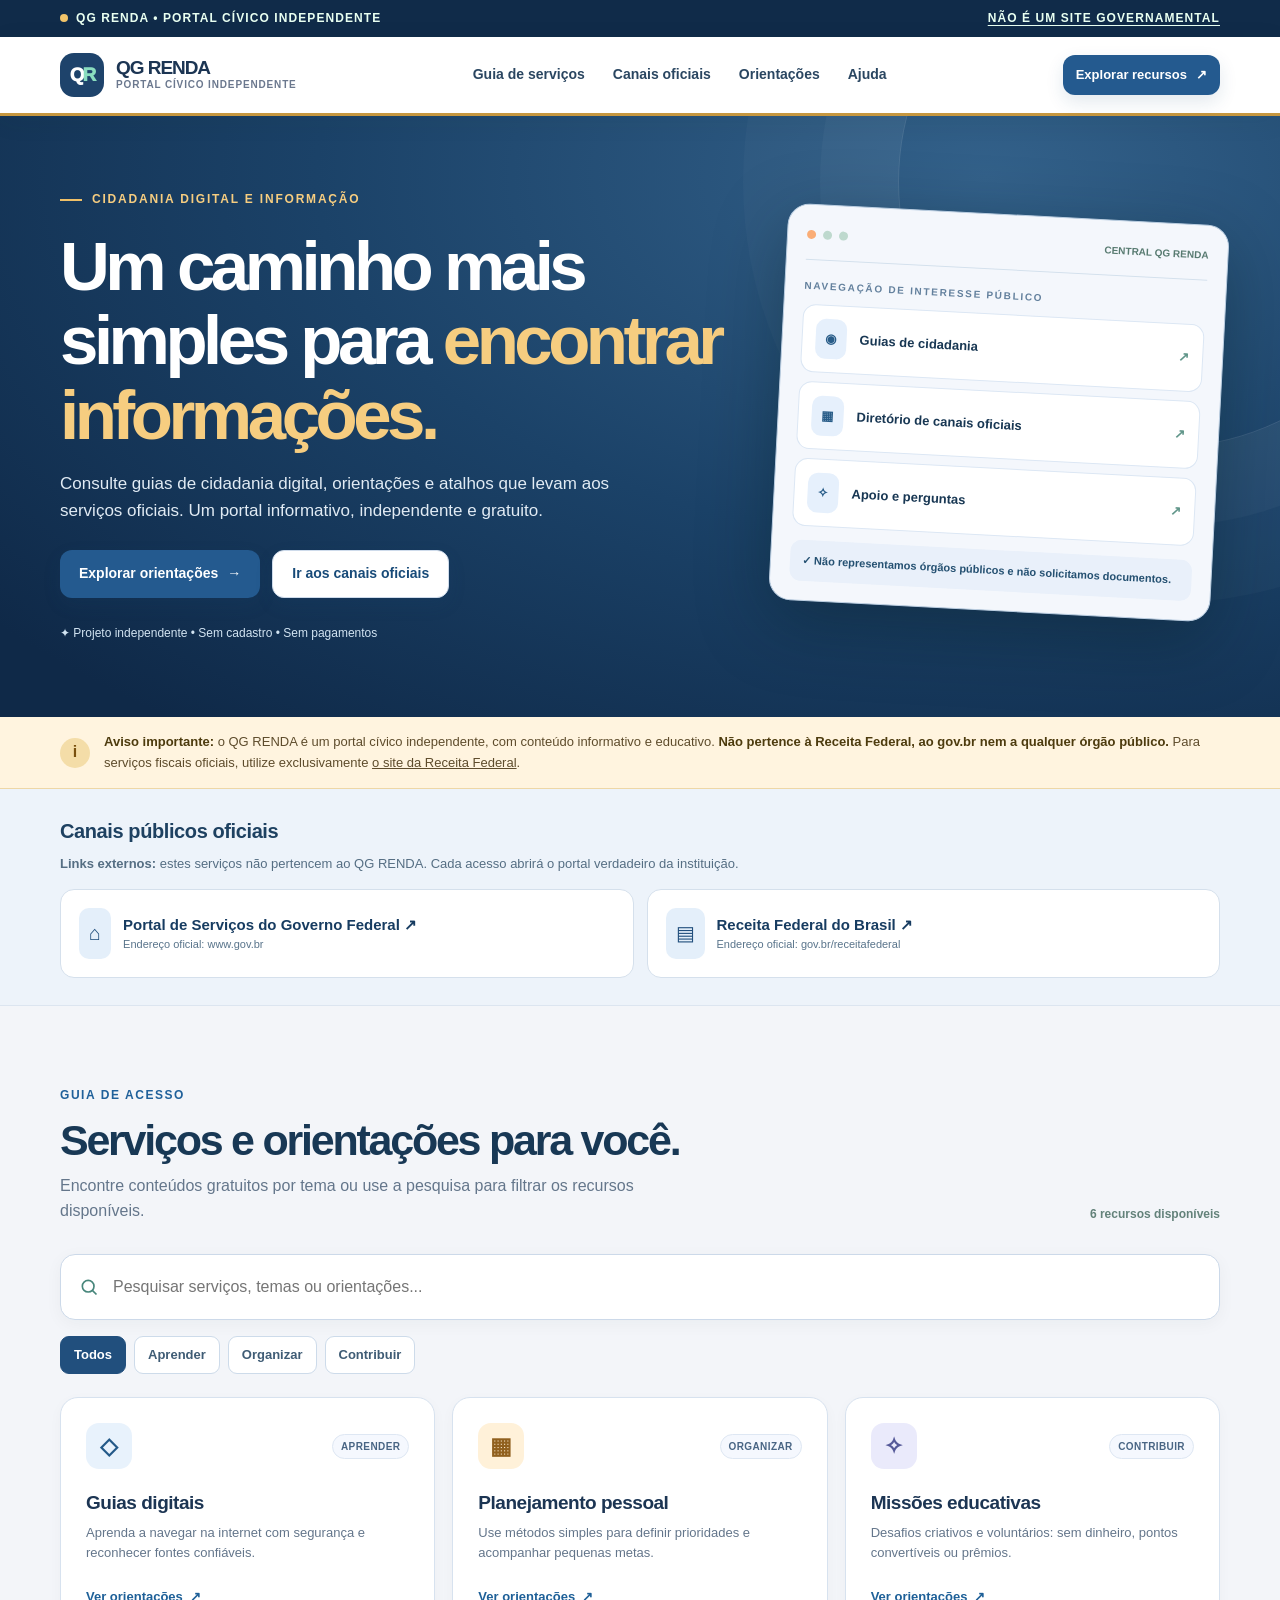
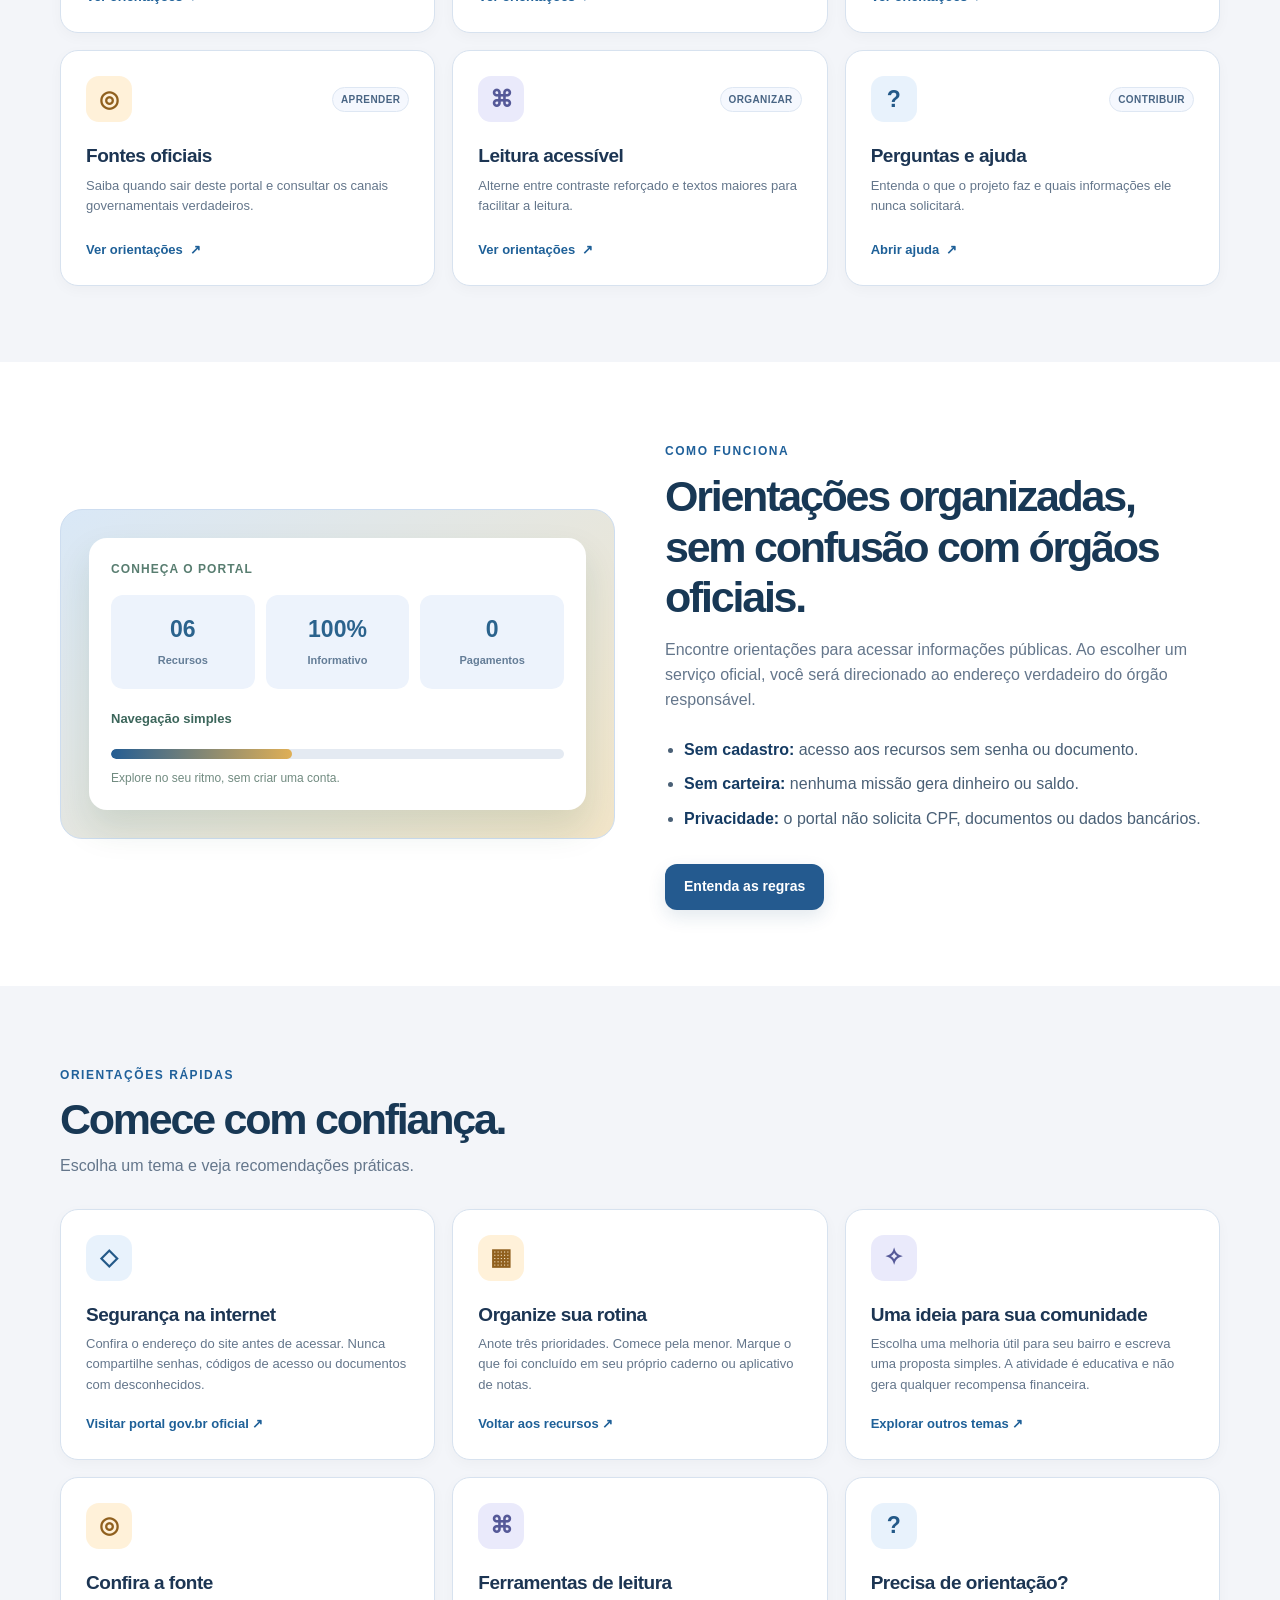
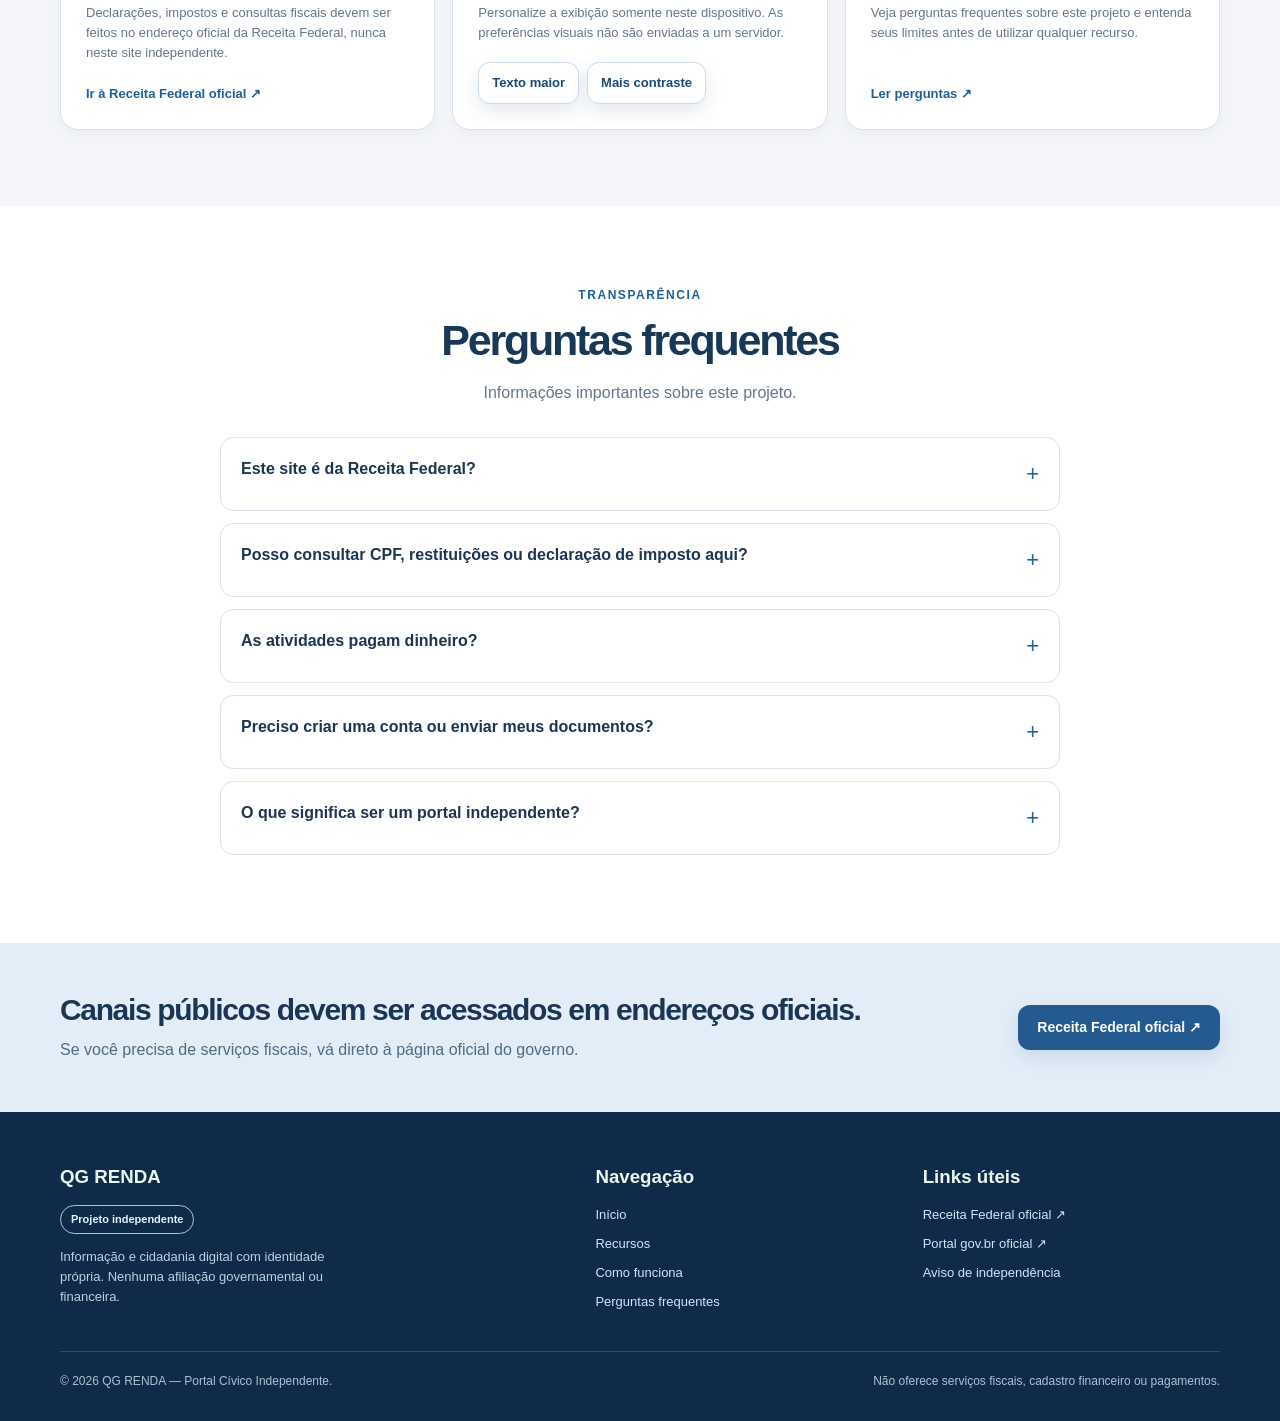
==== commit c6aae274: "Atualiza apresentação independente e corrige acessibilidade do portal" ====
--- a/institutional_site/index.html
+++ b/institutional_site/index.html
@@ -8,21 +8,21 @@
 <title>QG RENDA — Portal Cívico Independente</title>
 <style>
 :root{font-family:Inter,ui-sans-serif,-apple-system,BlinkMacSystemFont,"Segoe UI",sans-serif;color:#12302f;background:#f5f8f5;scroll-behavior:smooth}
-*{box-sizing:border-box}body{margin:0;font-size:16px;line-height:1.55}a{color:inherit}button,input{font:inherit}button{cursor:pointer}[hidden]{display:none!important}a:focus-visible,button:focus-visible,input:focus-visible{outline:3px solid #d38a13;outline-offset:3px}
-.wrap{width:min(1160px,calc(100% - 40px));margin:0 auto}.utility{background:#102b2b;color:#e8fff1;padding:9px 0;font-size:12px;font-weight:700;letter-spacing:.09em;text-transform:uppercase}.utility .wrap{display:flex;justify-content:space-between;align-items:center;gap:16px}.utility span{display:flex;gap:8px;align-items:center}.dot{height:8px;width:8px;border-radius:50%;background:#6ddec0;display:inline-block}.utility a{text-decoration:underline;text-underline-offset:3px;color:#e8fff1}
-header{background:#fff;border-bottom:1px solid #dde9e4;position:sticky;top:0;z-index:40;box-shadow:0 5px 25px #133a2910}.header-inner{height:76px;display:flex;justify-content:space-between;align-items:center;gap:20px}.brand{display:flex;align-items:center;gap:12px;text-decoration:none;min-width:170px}.brand-symbol{width:44px;height:44px;display:grid;place-items:center;border-radius:14px;background:#164a44;color:#fff;font-weight:950;letter-spacing:-.1em;font-size:19px}.brand-name{display:block;line-height:1.12;font-size:19px;letter-spacing:-.055em;font-weight:900}.brand-small{font-size:10px;letter-spacing:.085em;text-transform:uppercase;color:#57726b;font-weight:800}.nav{display:flex;align-items:center;gap:28px}.nav a{text-decoration:none;font-weight:700;color:#335752;font-size:14px}.nav a:hover{color:#098477}.header-actions{display:flex;gap:10px;align-items:center}.button{border:0;display:inline-flex;align-items:center;justify-content:center;gap:9px;border-radius:12px;padding:12px 19px;background:#117f71;color:#fff;font-size:14px;font-weight:800;text-decoration:none;box-shadow:0 7px 18px #167a711b;transition:transform .18s,background .18s}.button:hover{background:#09675b;transform:translateY(-1px)}.button-light{background:#fff;color:#145e55;border:1px solid #c7ddd5;box-shadow:none}.button-light:hover{background:#edfaf4}.button-small{padding:10px 13px;font-size:13px}.nav-toggle{display:none;padding:9px 12px;border:1px solid #c9ded6;background:#fff;color:#174e49;border-radius:10px}
-.hero{background:radial-gradient(ellipse at 80% 10%,#276459 0,#153c3b 48%,#102929 90%);color:#fff;overflow:hidden;position:relative}.hero:after{content:"";position:absolute;width:530px;height:530px;border:1px solid #ffffff20;right:-150px;top:-200px;border-radius:50%;box-shadow:0 0 0 78px #ffffff08,0 0 0 155px #ffffff06;pointer-events:none}.hero-inner{display:grid;grid-template-columns:1.2fr .8fr;align-items:center;gap:55px;min-height:484px;padding:68px 0 75px;position:relative;z-index:1}.eyebrow{font-size:12px;font-weight:900;text-transform:uppercase;letter-spacing:.15em;color:#96eacb;display:inline-flex;align-items:center;gap:10px}.eyebrow:before{content:"";width:22px;height:2px;background:#9eebba}.hero h1{font-size:clamp(38px,5.4vw,69px);line-height:1.08;max-width:680px;letter-spacing:-.065em;margin:21px 0 18px;font-weight:900}.hero h1 em{font-style:normal;color:#a8eab5}.hero p{font-size:17px;color:#d7ebe6;max-width:550px;margin:0 0 26px}.hero-actions{display:flex;flex-wrap:wrap;gap:12px}.hero-tag{margin-top:26px;font-size:12px;color:#bfe8de}.window{border:1px solid #7ca89a80;border-radius:22px;background:#e6f5eafa;padding:19px;box-shadow:0 20px 70px #061a1b5a;color:#163e39;transform:rotate(3deg)}.window-head{display:flex;gap:7px;align-items:center;padding:3px 0 16px;border-bottom:1px solid #cbded5}.window-head i{height:9px;width:9px;border-radius:50%;background:#bed9ce}.window-head i:first-child{background:#faad76}.mini-title{font-size:10px;text-transform:uppercase;letter-spacing:.17em;font-weight:900;color:#4e796e;margin:18px 0 11px}.tile{background:#fff;border:1px solid #d0e5db;display:flex;gap:13px;align-items:center;padding:13px;border-radius:13px;margin-bottom:9px;font-size:13px;font-weight:800}.tile-ico{border-radius:10px;background:#e4f7ef;padding:10px;color:#0c7766}.window-footer{background:#cdeedb;border-radius:11px;color:#20554b;font-size:11px;padding:12px;margin-top:14px;font-weight:700}
-.notice{background:#fff8e7;border-bottom:1px solid #efdcb2}.notice .wrap{display:flex;gap:14px;align-items:center;padding:15px 0}.notice-icon{border-radius:50%;background:#f7e3af;width:30px;height:30px;display:grid;place-items:center;flex:none;color:#79500f;font-weight:900}.notice p{margin:0;font-size:13px;color:#72571c}.notice strong{color:#4d3b0e}
-.section{padding:76px 0}.section.alt{background:#fff}.section-heading{display:flex;justify-content:space-between;align-items:end;gap:20px;margin-bottom:30px}.kicker{font-size:12px;text-transform:uppercase;font-weight:900;letter-spacing:.13em;color:#128576}.section h2{font-size:clamp(29px,3.4vw,43px);letter-spacing:-.052em;line-height:1.17;margin:8px 0}.muted{color:#5e7872}.section-heading p{margin:9px 0 0;max-width:610px}.section-heading a{color:#137e6f;font-weight:800;text-decoration:none}
-.search-box{display:flex;align-items:center;gap:12px;background:white;border:1px solid #cfdfd7;padding:9px 13px 9px 18px;border-radius:15px;box-shadow:0 4px 17px #10382a0b;margin-bottom:16px}.search-box svg{flex:none;color:#47867b}.search-box input{border:0;outline:none;flex:1;min-width:0;color:#173d35;padding:11px 2px}.search-box input:focus-visible{outline:none}.search-box:focus-within{outline:3px solid #c3ebdd}.filters{display:flex;gap:8px;flex-wrap:wrap;margin-bottom:23px}.filter{border:1px solid #cbded5;background:#fff;border-radius:9px;padding:8px 13px;font-size:13px;color:#497168;font-weight:750}.filter.active{background:#174c47;color:#fff;border-color:#174c47}
-.cards{display:grid;grid-template-columns:repeat(3,minmax(0,1fr));gap:17px}.card{background:#fff;border:1px solid #dce8df;border-radius:18px;padding:25px;display:flex;flex-direction:column;min-height:236px;box-shadow:0 4px 14px #102f1d08;transition:box-shadow .2s,transform .2s}.card:hover{transform:translateY(-2px);box-shadow:0 12px 28px #102f1d17}.card-top{display:flex;justify-content:space-between;align-items:center}.card-icon{width:46px;height:46px;display:grid;place-items:center;background:#dff5ec;color:#1c6d5e;border-radius:13px;font-weight:900;font-size:23px}.card-icon.peach{background:#fff0e2;color:#b7682a}.card-icon.lilac{background:#efe9ff;color:#6c53ad}.pill{border:1px solid #dbe6df;color:#5b8075;background:#f8fcfa;border-radius:99px;padding:4px 8px;font-size:10px;font-weight:800;text-transform:uppercase;letter-spacing:.04em}.card h3{margin:22px 0 8px;font-size:19px;letter-spacing:-.025em;line-height:1.25}.card p{font-size:13px;color:#617d73;margin:0 0 19px;flex:1}.card a{color:#0c796c;text-decoration:none;font-weight:900;font-size:13px;display:inline-flex;align-items:center;gap:7px}.card a:hover{text-decoration:underline}.empty{display:none;padding:35px;text-align:center;color:#5a6f67;border:1px dashed #c4d7cf;border-radius:13px}.counter{color:#63827a;font-size:12px;font-weight:750}
-.feature{display:grid;grid-template-columns:1fr 1fr;gap:50px;align-items:center}.feature-panel{background:linear-gradient(145deg,#d8f1df,#c6e5e0);border:1px solid #c0ddd0;border-radius:22px;padding:28px;min-height:310px}.feature-figure{background:#fff;border-radius:18px;padding:22px;box-shadow:0 18px 35px #184f3220}.figure-stat{display:grid;grid-template-columns:repeat(3,1fr);gap:11px}.figure-stat>div{background:#edf8f2;padding:17px 8px;text-align:center;border-radius:12px}.figure-stat strong{font-size:23px;color:#157969;display:block}.figure-stat span{font-size:11px;font-weight:700;color:#658176}.figure-progress{height:10px;background:#e1efe7;border-radius:99px;overflow:hidden;margin:20px 0 10px}.figure-progress div{height:100%;width:40%;border-radius:99px;background:linear-gradient(90deg,#179886,#92cf99)}.feature-text ul{margin:20px 0 27px;padding-left:19px}.feature-text li{padding:5px 0;color:#42665d}.feature-text strong{color:#1d443d}
-.faq{max-width:840px;margin:0 auto}.faq details{background:#fff;border:1px solid #d6e4dc;border-radius:13px;padding:0 20px;margin:12px 0}.faq summary{cursor:pointer;font-weight:800;padding:19px 0;list-style:none;display:flex;justify-content:space-between;gap:20px}.faq summary:after{content:"+";font-size:22px;color:#19806b;font-weight:400}.faq details[open] summary:after{content:"−"}.faq details p{border-top:1px solid #ebf0ec;color:#607a72;margin:0;padding:17px 0 22px}
-.cta{background:#e0f2e9;padding:49px 0}.cta .wrap{display:flex;align-items:center;justify-content:space-between;gap:22px}.cta h2{font-size:30px;letter-spacing:-.045em;line-height:1.22;margin:0 0 9px}.cta p{margin:0;color:#476d61}
-footer{background:#102b2b;color:#eaf8f0;padding:50px 0 30px}.foot-grid{display:grid;grid-template-columns:1.7fr 1fr 1fr;gap:30px;margin-bottom:30px}.foot-grid h3{margin:0 0 14px}.foot-grid a{display:block;color:#bddecf;margin-bottom:9px;font-size:13px;text-decoration:none}.foot-grid a:hover{text-decoration:underline}.foot-grid p{color:#abcabf;font-size:13px;max-width:310px}.copyright{border-top:1px solid #ffffff24;padding-top:20px;color:#9ebcb1;font-size:12px;display:flex;justify-content:space-between;gap:15px}.badge-independent{display:inline-block;border:1px solid #9bccbb75;padding:5px 10px;border-radius:99px;font-size:11px;color:#c2ebdb;font-weight:900}
-:root.large{font-size:19px}:root.high-contrast{filter:contrast(1.2)}.sr-only{position:absolute;width:1px;height:1px;padding:0;margin:-1px;overflow:hidden;clip:rect(0,0,0,0);white-space:nowrap;border:0}
-@media(max-width:930px){.nav{gap:13px}.nav a{font-size:12px}.hero-inner{gap:20px}.window{transform:none}.cards{grid-template-columns:repeat(2,minmax(0,1fr))}}
-@media(max-width:680px){.wrap{width:min(100% - 32px,1160px)}.utility{font-size:9px}.utility .wrap{align-items:start}.utility a{white-space:nowrap}.header-inner{height:67px}.nav-toggle{display:block}.header-actions>.button{display:none}.nav{display:none;position:absolute;left:0;right:0;top:67px;flex-direction:column;align-items:stretch;background:#fff;padding:18px 24px;border-bottom:1px solid #dce9e2;box-shadow:0 12px 20px #173d3320}.nav.open{display:flex}.nav a{font-size:16px;padding:7px}.hero-inner{grid-template-columns:1fr;padding:57px 0}.hero h1{font-size:42px}.hero p{font-size:15px}.window{display:none}.section{padding:49px 0}.section-heading{display:block}.section-heading>a{display:inline-block;margin-top:12px}.cards{grid-template-columns:1fr}.card{min-height:180px}.feature{grid-template-columns:1fr;gap:24px}.feature-panel{min-height:0}.cta .wrap{display:block}.cta .button{margin-top:20px}.foot-grid{grid-template-columns:1fr 1fr}.foot-grid>div:first-child{grid-column:span 2}.copyright{display:block}}
+*{box-sizing:border-box}body{margin:0;font-size:1rem;line-height:1.55}a{color:inherit}button,input{font:inherit}button{cursor:pointer}[hidden]{display:none!important}a:focus-visible,button:focus-visible,input:focus-visible{outline:3px solid #d38a13;outline-offset:3px}
+.wrap{width:min(1160px,calc(100% - 40px));margin:0 auto}.utility{background:#102b2b;color:#e8fff1;padding:9px 0;font-size:0.75rem;font-weight:700;letter-spacing:.09em;text-transform:uppercase}.utility .wrap{display:flex;justify-content:space-between;align-items:center;gap:16px}.utility span{display:flex;gap:8px;align-items:center}.dot{height:8px;width:8px;border-radius:50%;background:#6ddec0;display:inline-block}.utility a{text-decoration:underline;text-underline-offset:3px;color:#e8fff1}
+header{background:#fff;border-bottom:1px solid #dde9e4;position:sticky;top:0;z-index:40;box-shadow:0 5px 25px #133a2910}.header-inner{height:76px;display:flex;justify-content:space-between;align-items:center;gap:20px}.brand{display:flex;align-items:center;gap:12px;text-decoration:none;min-width:170px}.brand-symbol{width:44px;height:44px;display:grid;place-items:center;border-radius:14px;background:#164a44;color:#fff;font-weight:950;letter-spacing:-.1em;font-size:1.1875rem}.brand-name{display:block;line-height:1.12;font-size:1.1875rem;letter-spacing:-.055em;font-weight:900}.brand-small{font-size:0.625rem;letter-spacing:.085em;text-transform:uppercase;color:#57726b;font-weight:800}.nav{display:flex;align-items:center;gap:28px}.nav a{text-decoration:none;font-weight:700;color:#335752;font-size:0.875rem}.nav a:hover{color:#098477}.header-actions{display:flex;gap:10px;align-items:center}.button{border:0;display:inline-flex;align-items:center;justify-content:center;gap:9px;border-radius:12px;padding:12px 19px;background:#117f71;color:#fff;font-size:0.875rem;font-weight:800;text-decoration:none;box-shadow:0 7px 18px #167a711b;transition:transform .18s,background .18s}.button:hover{background:#09675b;transform:translateY(-1px)}.button-light{background:#fff;color:#145e55;border:1px solid #c7ddd5;box-shadow:none}.button-light:hover{background:#edfaf4}.button-small{padding:10px 13px;font-size:0.8125rem}.nav-toggle{display:none;padding:9px 12px;border:1px solid #c9ded6;background:#fff;color:#174e49;border-radius:10px}
+.hero{background:radial-gradient(ellipse at 80% 10%,#276459 0,#153c3b 48%,#102929 90%);color:#fff;overflow:hidden;position:relative}.hero:after{content:"";position:absolute;width:530px;height:530px;border:1px solid #ffffff20;right:-150px;top:-200px;border-radius:50%;box-shadow:0 0 0 78px #ffffff08,0 0 0 155px #ffffff06;pointer-events:none}.hero-inner{display:grid;grid-template-columns:1.2fr .8fr;align-items:center;gap:55px;min-height:484px;padding:68px 0 75px;position:relative;z-index:1}.eyebrow{font-size:0.75rem;font-weight:900;text-transform:uppercase;letter-spacing:.15em;color:#96eacb;display:inline-flex;align-items:center;gap:10px}.eyebrow:before{content:"";width:22px;height:2px;background:#9eebba}.hero h1{font-size:clamp(2.375rem,5.4vw,4.3125rem);line-height:1.08;max-width:680px;letter-spacing:-.065em;margin:21px 0 18px;font-weight:900}.hero h1 em{font-style:normal;color:#a8eab5}.hero p{font-size:1.0625rem;color:#d7ebe6;max-width:550px;margin:0 0 26px}.hero-actions{display:flex;flex-wrap:wrap;gap:12px}.hero-tag{margin-top:26px;font-size:0.75rem;color:#bfe8de}.window{border:1px solid #7ca89a80;border-radius:22px;background:#e6f5eafa;padding:19px;box-shadow:0 20px 70px #061a1b5a;color:#163e39;transform:rotate(3deg)}.window-head{display:flex;gap:7px;align-items:center;padding:3px 0 16px;border-bottom:1px solid #cbded5}.window-head i{height:9px;width:9px;border-radius:50%;background:#bed9ce}.window-head i:first-child{background:#faad76}.mini-title{font-size:0.625rem;text-transform:uppercase;letter-spacing:.17em;font-weight:900;color:#4e796e;margin:18px 0 11px}.tile{background:#fff;border:1px solid #d0e5db;display:flex;gap:13px;align-items:center;padding:13px;border-radius:13px;margin-bottom:9px;font-size:0.8125rem;font-weight:800}.tile-ico{border-radius:10px;background:#e4f7ef;padding:10px;color:#0c7766}.window-footer{background:#cdeedb;border-radius:11px;color:#20554b;font-size:0.6875rem;padding:12px;margin-top:14px;font-weight:700}
+.notice{background:#fff8e7;border-bottom:1px solid #efdcb2}.notice .wrap{display:flex;gap:14px;align-items:center;padding:15px 0}.notice-icon{border-radius:50%;background:#f7e3af;width:30px;height:30px;display:grid;place-items:center;flex:none;color:#79500f;font-weight:900}.notice p{margin:0;font-size:0.8125rem;color:#72571c}.notice strong{color:#4d3b0e}
+.section{padding:76px 0}.section.alt{background:#fff}.section-heading{display:flex;justify-content:space-between;align-items:end;gap:20px;margin-bottom:30px}.kicker{font-size:0.75rem;text-transform:uppercase;font-weight:900;letter-spacing:.13em;color:#128576}.section h2{font-size:clamp(1.8125rem,3.4vw,2.6875rem);letter-spacing:-.052em;line-height:1.17;margin:8px 0}.muted{color:#5e7872}.section-heading p{margin:9px 0 0;max-width:610px}.section-heading a{color:#137e6f;font-weight:800;text-decoration:none}
+.search-box{display:flex;align-items:center;gap:12px;background:white;border:1px solid #cfdfd7;padding:9px 13px 9px 18px;border-radius:15px;box-shadow:0 4px 17px #10382a0b;margin-bottom:16px}.search-box svg{flex:none;color:#47867b}.search-box input{border:0;outline:none;flex:1;min-width:0;color:#173d35;padding:11px 2px}.search-box input:focus-visible{outline:none}.search-box:focus-within{outline:3px solid #c3ebdd}.filters{display:flex;gap:8px;flex-wrap:wrap;margin-bottom:23px}.filter{border:1px solid #cbded5;background:#fff;border-radius:9px;padding:8px 13px;font-size:0.8125rem;color:#497168;font-weight:750}.filter.active{background:#174c47;color:#fff;border-color:#174c47}
+.cards{display:grid;grid-template-columns:repeat(3,minmax(0,1fr));gap:17px}.card{background:#fff;border:1px solid #dce8df;border-radius:18px;padding:25px;display:flex;flex-direction:column;min-height:236px;box-shadow:0 4px 14px #102f1d08;transition:box-shadow .2s,transform .2s}.card:hover{transform:translateY(-2px);box-shadow:0 12px 28px #102f1d17}.card-top{display:flex;justify-content:space-between;align-items:center}.card-icon{width:46px;height:46px;display:grid;place-items:center;background:#dff5ec;color:#1c6d5e;border-radius:13px;font-weight:900;font-size:1.4375rem}.card-icon.peach{background:#fff0e2;color:#b7682a}.card-icon.lilac{background:#efe9ff;color:#6c53ad}.pill{border:1px solid #dbe6df;color:#5b8075;background:#f8fcfa;border-radius:99px;padding:4px 8px;font-size:0.625rem;font-weight:800;text-transform:uppercase;letter-spacing:.04em}.card h3{margin:22px 0 8px;font-size:1.1875rem;letter-spacing:-.025em;line-height:1.25}.card p{font-size:0.8125rem;color:#617d73;margin:0 0 19px;flex:1}.card a{color:#0c796c;text-decoration:none;font-weight:900;font-size:0.8125rem;display:inline-flex;align-items:center;gap:7px}.card a:hover{text-decoration:underline}.empty{display:none;padding:35px;text-align:center;color:#5a6f67;border:1px dashed #c4d7cf;border-radius:13px}.counter{color:#63827a;font-size:0.75rem;font-weight:750}
+.feature{display:grid;grid-template-columns:1fr 1fr;gap:50px;align-items:center}.feature-panel{background:linear-gradient(145deg,#d8f1df,#c6e5e0);border:1px solid #c0ddd0;border-radius:22px;padding:28px;min-height:310px}.feature-figure{background:#fff;border-radius:18px;padding:22px;box-shadow:0 18px 35px #184f3220}.figure-stat{display:grid;grid-template-columns:repeat(3,1fr);gap:11px}.figure-stat>div{background:#edf8f2;padding:17px 8px;text-align:center;border-radius:12px}.figure-stat strong{font-size:1.4375rem;color:#157969;display:block}.figure-stat span{font-size:0.6875rem;font-weight:700;color:#658176}.figure-progress{height:10px;background:#e1efe7;border-radius:99px;overflow:hidden;margin:20px 0 10px}.figure-progress div{height:100%;width:40%;border-radius:99px;background:linear-gradient(90deg,#179886,#92cf99)}.feature-text ul{margin:20px 0 27px;padding-left:19px}.feature-text li{padding:5px 0;color:#42665d}.feature-text strong{color:#1d443d}
+.faq{max-width:840px;margin:0 auto}.faq details{background:#fff;border:1px solid #d6e4dc;border-radius:13px;padding:0 20px;margin:12px 0}.faq summary{cursor:pointer;font-weight:800;padding:19px 0;list-style:none;display:flex;justify-content:space-between;gap:20px}.faq summary:after{content:"+";font-size:1.375rem;color:#19806b;font-weight:400}.faq details[open] summary:after{content:"−"}.faq details p{border-top:1px solid #ebf0ec;color:#607a72;margin:0;padding:17px 0 22px}
+.cta{background:#e0f2e9;padding:49px 0}.cta .wrap{display:flex;align-items:center;justify-content:space-between;gap:22px}.cta h2{font-size:1.875rem;letter-spacing:-.045em;line-height:1.22;margin:0 0 9px}.cta p{margin:0;color:#476d61}
+footer{background:#102b2b;color:#eaf8f0;padding:50px 0 30px}.foot-grid{display:grid;grid-template-columns:1.7fr 1fr 1fr;gap:30px;margin-bottom:30px}.foot-grid h3{margin:0 0 14px}.foot-grid a{display:block;color:#bddecf;margin-bottom:9px;font-size:0.8125rem;text-decoration:none}.foot-grid a:hover{text-decoration:underline}.foot-grid p{color:#abcabf;font-size:0.8125rem;max-width:310px}.copyright{border-top:1px solid #ffffff24;padding-top:20px;color:#9ebcb1;font-size:0.75rem;display:flex;justify-content:space-between;gap:15px}.badge-independent{display:inline-block;border:1px solid #9bccbb75;padding:5px 10px;border-radius:99px;font-size:0.6875rem;color:#c2ebdb;font-weight:900}
+:root.large{font-size:125%}:root.high-contrast{filter:contrast(1.2)}.sr-only{position:absolute;width:1px;height:1px;padding:0;margin:-1px;overflow:hidden;clip:rect(0,0,0,0);white-space:nowrap;border:0}
+@media(max-width:930px){.nav{gap:13px}.nav a{font-size:0.75rem}.hero-inner{gap:20px}.window{transform:none}.cards{grid-template-columns:repeat(2,minmax(0,1fr))}}
+@media(max-width:680px){.wrap{width:min(100% - 32px,1160px)}.utility{font-size:0.5625rem}.utility .wrap{align-items:start}.utility a{white-space:nowrap}.header-inner{height:67px}.nav-toggle{display:block}.header-actions>.button{display:none}.nav{display:none;position:absolute;left:0;right:0;top:67px;flex-direction:column;align-items:stretch;background:#fff;padding:18px 24px;border-bottom:1px solid #dce9e2;box-shadow:0 12px 20px #173d3320}.nav.open{display:flex}.nav a{font-size:1rem;padding:7px}.hero-inner{grid-template-columns:1fr;padding:57px 0}.hero h1{font-size:2.625rem}.hero p{font-size:0.9375rem}.window{display:none}.section{padding:49px 0}.section-heading{display:block}.section-heading>a{display:inline-block;margin-top:12px}.cards{grid-template-columns:1fr}.card{min-height:180px}.feature{grid-template-columns:1fr;gap:24px}.feature-panel{min-height:0}.cta .wrap{display:block}.cta .button{margin-top:20px}.foot-grid{grid-template-columns:1fr 1fr}.foot-grid>div:first-child{grid-column:span 2}.copyright{display:block}}
 @media(prefers-reduced-motion:reduce){*,*:before,*:after{scroll-behavior:auto!important;transition:none!important}}
 
 /* Nova edição: linguagem visual cívica com identidade própria, NÃO gov.br */
@@ -31,8 +31,9 @@
 .utility,footer{background:#102b49}
 .utility .dot{background:#f1c46a}
 header{border-bottom:3px solid #c6973f}
-.brand-symbol{background:#1e436b;letter-spacing:-.1em}
-.brand-small{color:#6b788e}
+.header-inner{height:auto;min-height:76px;padding:12px 0}
+.brand-symbol{display:inline-flex;align-items:center;justify-content:center;flex-shrink:0;background:#1e436b;letter-spacing:-.1em}
+.brand-small{display:block;line-height:1.4;color:#6b788e}
 .nav a{color:#2a4661}
 .nav a:hover{color:#a36e1b}
 .button{background:#245a8f;color:#fff;box-shadow:0 7px 18px #1a47701f}
@@ -85,19 +86,28 @@
 .copyright{color:#acc2d2}
 .skip-link{position:absolute;top:-80px;left:16px;z-index:99;background:#fff;color:#153d66;font-weight:800;padding:10px 16px}
 .skip-link:focus{top:8px}
+main[id],section[id],article[id],.notice[id]{scroll-margin-top:6.5rem}
 .official-links{background:#edf3fa;border-bottom:1px solid #dce5f0;padding:27px 0}
-.official-links h2{font-size:20px;margin:0 0 7px;color:#1e4161;letter-spacing:-.02em}
-.official-links p{color:#556e83;margin:0 0 15px;font-size:13px}
+.official-links h2{font-size:1.25rem;margin:0 0 7px;color:#1e4161;letter-spacing:-.02em}
+.official-links p{color:#556e83;margin:0 0 15px;font-size:0.8125rem}
 .official-links-row{display:grid;grid-template-columns:repeat(2,minmax(0,1fr));gap:13px}
 .official-link{background:#fff;padding:18px;border-radius:14px;border:1px solid #d5e0ec;text-decoration:none;display:flex;align-items:center;gap:12px;transition:box-shadow .2s}
 .official-link:hover{box-shadow:0 8px 22px #1e456218}
-.official-mark{background:#e4effa;border-radius:10px;padding:10px;color:#214f7d;font-size:20px}
-.official-link strong{display:block;font-size:15px;color:#173c61}
-.official-link small{display:block;font-size:11px;color:#59748b}
+.official-mark{background:#e4effa;border-radius:10px;padding:10px;color:#214f7d;font-size:1.25rem}
+.official-link strong{display:block;font-size:0.9375rem;color:#173c61}
+.official-link small{display:block;font-size:0.6875rem;color:#59748b}
 @media(max-width:680px){
 .nav-toggle{border-color:#cbd9e8;color:#214e78}
-.nav{border-bottom-color:#d9e3ef}
+.header-inner{min-height:67px;padding:10px 0}
+.nav{border-bottom-color:#d9e3ef;top:100%}
 .official-links-row{grid-template-columns:1fr}
+.utility .wrap{flex-wrap:wrap;gap:6px 16px}
+.utility a{white-space:normal}
+.feature{grid-template-columns:minmax(0,1fr)}
+}
+@media(max-width:480px){
+.figure-stat{grid-template-columns:minmax(0,1fr)}
+.figure-stat>div{display:flex;align-items:center;justify-content:space-between;gap:12px;text-align:left}
 }
 
 </style>
@@ -111,8 +121,8 @@
 <div class="header-actions"><a href="#servicos" class="button button-small">Explorar recursos <span aria-hidden="true">↗</span></a><button class="nav-toggle" id="nav-toggle" type="button" aria-expanded="false" aria-controls="nav">☰ <span class="sr-only">Abrir menu</span></button></div>
 </div></header>
 <main id="inicio">
-<section class="hero"><div class="wrap hero-inner"><div><span class="eyebrow">Cidadania digital e informação</span><h1>Um caminho mais simples para <em>encontrar informações.</em></h1><p>Consulte guias de cidadania digital, orientações e atalhos que levam aos serviços oficiais. Um portal informativo, independente e gratuito.</p><div class="hero-actions"><a href="#servicos" class="button">Explorar orientações <span aria-hidden="true">→</span></a><a href="#canais-oficiais" class="button button-light">Ir aos canais oficiais</a></div><div class="hero-tag">✦ Projeto independente • Sem cadastro • Sem pagamentos</div></div><div class="window" aria-hidden="true"><div class="window-head"><i></i><i></i><i></i><span style="margin-left:auto;font-size:10px;color:#577a70;font-weight:800">CENTRAL QG RENDA</span></div><div class="mini-title">Navegação de interesse público</div><div class="tile"><span class="tile-ico">◉</span> Guias de cidadania <span style="margin-left:auto;color:#61968a">↗</span></div><div class="tile"><span class="tile-ico">▦</span> Diretório de canais oficiais <span style="margin-left:auto;color:#61968a">↗</span></div><div class="tile"><span class="tile-ico">✧</span> Apoio e perguntas <span style="margin-left:auto;color:#61968a">↗</span></div><div class="window-footer">✓ Não representamos órgãos públicos e não solicitamos documentos.</div></div></div></section>
-<div class="notice" id="informacao"><div class="wrap"><span class="notice-icon" aria-hidden="true">i</span><p><strong>Aviso importante:</strong> o QG RENDA é um projeto independente e demonstrativo. <strong>Não pertence à Receita Federal, ao gov.br nem a qualquer órgão público.</strong> Para serviços fiscais oficiais, utilize exclusivamente <a href="https://www.gov.br/receitafederal/pt-br" target="_blank" rel="noopener noreferrer">o site da Receita Federal</a>.</p></div></div>
+<section class="hero"><div class="wrap hero-inner"><div><span class="eyebrow">Cidadania digital e informação</span><h1>Um caminho mais simples para <em>encontrar informações.</em></h1><p>Consulte guias de cidadania digital, orientações e atalhos que levam aos serviços oficiais. Um portal informativo, independente e gratuito.</p><div class="hero-actions"><a href="#servicos" class="button">Explorar orientações <span aria-hidden="true">→</span></a><a href="#canais-oficiais" class="button button-light">Ir aos canais oficiais</a></div><div class="hero-tag">✦ Projeto independente • Sem cadastro • Sem pagamentos</div></div><div class="window" aria-hidden="true"><div class="window-head"><i></i><i></i><i></i><span style="margin-left:auto;font-size:0.625rem;color:#577a70;font-weight:800">CENTRAL QG RENDA</span></div><div class="mini-title">Navegação de interesse público</div><div class="tile"><span class="tile-ico">◉</span> Guias de cidadania <span style="margin-left:auto;color:#61968a">↗</span></div><div class="tile"><span class="tile-ico">▦</span> Diretório de canais oficiais <span style="margin-left:auto;color:#61968a">↗</span></div><div class="tile"><span class="tile-ico">✧</span> Apoio e perguntas <span style="margin-left:auto;color:#61968a">↗</span></div><div class="window-footer">✓ Não representamos órgãos públicos e não solicitamos documentos.</div></div></div></section>
+<div class="notice" id="informacao"><div class="wrap"><span class="notice-icon" aria-hidden="true">i</span><p><strong>Aviso importante:</strong> o QG RENDA é um portal cívico independente, com conteúdo informativo e educativo. <strong>Não pertence à Receita Federal, ao gov.br nem a qualquer órgão público.</strong> Para serviços fiscais oficiais, utilize exclusivamente <a href="https://www.gov.br/receitafederal/pt-br" target="_blank" rel="noopener noreferrer">o site da Receita Federal</a>.</p></div></div>
 <section class="official-links" id="canais-oficiais" aria-label="Acessos a canais oficiais">
 <div class="wrap">
 <h2>Canais públicos oficiais</h2>
@@ -132,7 +142,7 @@
 <article class="card" data-category="organizar" data-search="acessibilidade contraste texto leitura navegação"><div class="card-top"><span class="card-icon lilac">⌘</span><span class="pill">Organizar</span></div><h3>Leitura acessível</h3><p>Alterne entre contraste reforçado e textos maiores para facilitar a leitura.</p><a href="#guia-acessibilidade">Ver orientações <span aria-hidden="true">↗</span></a></article>
 <article class="card" data-category="contribuir" data-search="ajuda perguntas frequentes contato suporte informações"><div class="card-top"><span class="card-icon">?</span><span class="pill">Contribuir</span></div><h3>Perguntas e ajuda</h3><p>Entenda o que o projeto faz e quais informações ele nunca solicitará.</p><a href="#perguntas">Abrir ajuda <span aria-hidden="true">↗</span></a></article>
 </div><p id="empty" class="empty" aria-live="polite">Nenhum resultado encontrado. Tente outra palavra-chave.</p></div></section>
-<section class="section alt" id="como-funciona"><div class="wrap feature"><div class="feature-panel"><div class="feature-figure"><div style="font-size:12px;font-weight:900;letter-spacing:.09em;color:#587d70;text-transform:uppercase;margin-bottom:16px">Experiência demonstrativa</div><div class="figure-stat"><div><strong>06</strong><span>Recursos</span></div><div><strong>100%</strong><span>Informativo</span></div><div><strong>0</strong><span>Pagamentos</span></div></div><div style="margin-top:20px;font-size:13px;font-weight:800;color:#3c665b">Navegação simples</div><div class="figure-progress"><div></div></div><div style="font-size:12px;color:#718b80">Explore no seu ritmo, sem criar uma conta.</div></div></div><div class="feature-text"><span class="kicker">Como funciona</span><h2>Orientações organizadas, sem confusão com órgãos oficiais.</h2><p class="muted">Encontre orientações para acessar informações públicas. Ao escolher um serviço oficial, você será direcionado ao endereço verdadeiro do órgão responsável.</p><ul><li><strong>Sem cadastro:</strong> acesso aos recursos sem senha ou documento.</li><li><strong>Sem carteira:</strong> nenhuma missão gera dinheiro ou saldo.</li><li><strong>Separado:</strong> esta versão não utiliza dados do QG RENDA original.</li></ul><a class="button" href="#perguntas">Entenda as regras</a></div></div></section>
+<section class="section alt" id="como-funciona"><div class="wrap feature"><div class="feature-panel"><div class="feature-figure"><div style="font-size:0.75rem;font-weight:900;letter-spacing:.09em;color:#587d70;text-transform:uppercase;margin-bottom:16px">Conheça o portal</div><div class="figure-stat"><div><strong>06</strong><span>Recursos</span></div><div><strong>100%</strong><span>Informativo</span></div><div><strong>0</strong><span>Pagamentos</span></div></div><div style="margin-top:20px;font-size:0.8125rem;font-weight:800;color:#3c665b">Navegação simples</div><div class="figure-progress"><div></div></div><div style="font-size:0.75rem;color:#718b80">Explore no seu ritmo, sem criar uma conta.</div></div></div><div class="feature-text"><span class="kicker">Como funciona</span><h2>Orientações organizadas, sem confusão com órgãos oficiais.</h2><p class="muted">Encontre orientações para acessar informações públicas. Ao escolher um serviço oficial, você será direcionado ao endereço verdadeiro do órgão responsável.</p><ul><li><strong>Sem cadastro:</strong> acesso aos recursos sem senha ou documento.</li><li><strong>Sem carteira:</strong> nenhuma missão gera dinheiro ou saldo.</li><li><strong>Privacidade:</strong> o portal não solicita CPF, documentos ou dados bancários.</li></ul><a class="button" href="#perguntas">Entenda as regras</a></div></div></section>
 <section class="section" id="orientacoes"><div class="wrap"><div class="section-heading"><div><span class="kicker">Orientações rápidas</span><h2>Comece com confiança.</h2><p class="muted">Escolha um tema e veja recomendações práticas.</p></div></div><div class="cards">
 <article class="card" id="guia-seguranca"><span class="card-icon">◇</span><h3>Segurança na internet</h3><p>Confira o endereço do site antes de acessar. Nunca compartilhe senhas, códigos de acesso ou documentos com desconhecidos.</p><a href="https://www.gov.br/" target="_blank" rel="noopener noreferrer">Visitar portal gov.br oficial ↗</a></article>
 <article class="card" id="guia-planejamento"><span class="card-icon peach">▦</span><h3>Organize sua rotina</h3><p>Anote três prioridades. Comece pela menor. Marque o que foi concluído em seu próprio caderno ou aplicativo de notas.</p><a href="#servicos">Voltar aos recursos ↗</a></article>
@@ -144,13 +154,13 @@
 <section class="section alt" id="perguntas"><div class="wrap faq"><div style="text-align:center;margin-bottom:31px"><span class="kicker">Transparência</span><h2>Perguntas frequentes</h2><p class="muted">Informações importantes sobre este projeto.</p></div>
 <details><summary>Este site é da Receita Federal?</summary><p>Não. Este é um portal independente do QG RENDA, com conteúdo educativo. Ele não representa a Receita Federal, o gov.br ou qualquer órgão público.</p></details>
 <details><summary>Posso consultar CPF, restituições ou declaração de imposto aqui?</summary><p>Não. Esses serviços só devem ser realizados nos canais oficiais. Acesse <a href="https://www.gov.br/receitafederal/pt-br" target="_blank" rel="noopener noreferrer">o portal oficial da Receita Federal</a>.</p></details>
-<details><summary>As atividades pagam dinheiro?</summary><p>Não. Todas as atividades são demonstrativas e educativas. Não existem Pix, carteira, saque, prêmios ou promessas de renda nesta edição.</p></details>
-<details><summary>Preciso criar uma conta ou enviar meus documentos?</summary><p>Não. Esta edição não pede CPF, documentos, fotos, senhas nem dados bancários. Também não oferece login.</p></details>
-<details><summary>Este portal é o mesmo do QG RENDA anterior?</summary><p>Não. Trata-se de uma edição visual separada, criada para testar uma experiência institucional original, sem alterar os dados ou serviços do site anterior.</p></details>
+<details><summary>As atividades pagam dinheiro?</summary><p>Não. As atividades são educativas e voluntárias. O portal não oferece Pix, carteira, saque, prêmios ou promessas de renda.</p></details>
+<details><summary>Preciso criar uma conta ou enviar meus documentos?</summary><p>Não. O acesso é aberto e não pede CPF, documentos, fotos, senhas nem dados bancários. O portal também não oferece login.</p></details>
+<details><summary>O que significa ser um portal independente?</summary><p>O QG RENDA organiza conteúdos educativos e links para facilitar o acesso à informação. O portal tem identidade própria e não representa órgãos públicos. Os serviços governamentais são realizados exclusivamente nos canais oficiais indicados.</p></details>
 </div></section>
 <section class="cta"><div class="wrap"><div><h2>Canais públicos devem ser acessados em endereços oficiais.</h2><p>Se você precisa de serviços fiscais, vá direto à página oficial do governo.</p></div><a class="button" href="https://www.gov.br/receitafederal/pt-br" target="_blank" rel="noopener noreferrer">Receita Federal oficial ↗</a></div></section>
 </main>
-<footer><div class="wrap"><div class="foot-grid"><div><h3>QG RENDA</h3><span class="badge-independent">Projeto independente · Demo</span><p>Uma plataforma educacional demonstrativa com identidade própria. Nenhuma afiliação governamental ou financeira.</p></div><div><h3>Navegação</h3><a href="#inicio">Início</a><a href="#servicos">Recursos</a><a href="#como-funciona">Como funciona</a><a href="#perguntas">Perguntas frequentes</a></div><div><h3>Links úteis</h3><a href="https://www.gov.br/receitafederal/pt-br" target="_blank" rel="noopener noreferrer">Receita Federal oficial ↗</a><a href="https://www.gov.br/" target="_blank" rel="noopener noreferrer">Portal gov.br oficial ↗</a><a href="#informacao">Aviso de independência</a></div></div><div class="copyright"><span>© 2026 QG RENDA — Portal Cívico Independente, versão demonstrativa.</span><span>Não oferece serviços fiscais, cadastro financeiro ou pagamentos.</span></div></div></footer>
+<footer><div class="wrap"><div class="foot-grid"><div><h3>QG RENDA</h3><span class="badge-independent">Projeto independente</span><p>Informação e cidadania digital com identidade própria. Nenhuma afiliação governamental ou financeira.</p></div><div><h3>Navegação</h3><a href="#inicio">Início</a><a href="#servicos">Recursos</a><a href="#como-funciona">Como funciona</a><a href="#perguntas">Perguntas frequentes</a></div><div><h3>Links úteis</h3><a href="https://www.gov.br/receitafederal/pt-br" target="_blank" rel="noopener noreferrer">Receita Federal oficial ↗</a><a href="https://www.gov.br/" target="_blank" rel="noopener noreferrer">Portal gov.br oficial ↗</a><a href="#informacao">Aviso de independência</a></div></div><div class="copyright"><span>© 2026 QG RENDA — Portal Cívico Independente.</span><span>Não oferece serviços fiscais, cadastro financeiro ou pagamentos.</span></div></div></footer>
 <script>
 (function(){
 'use strict';
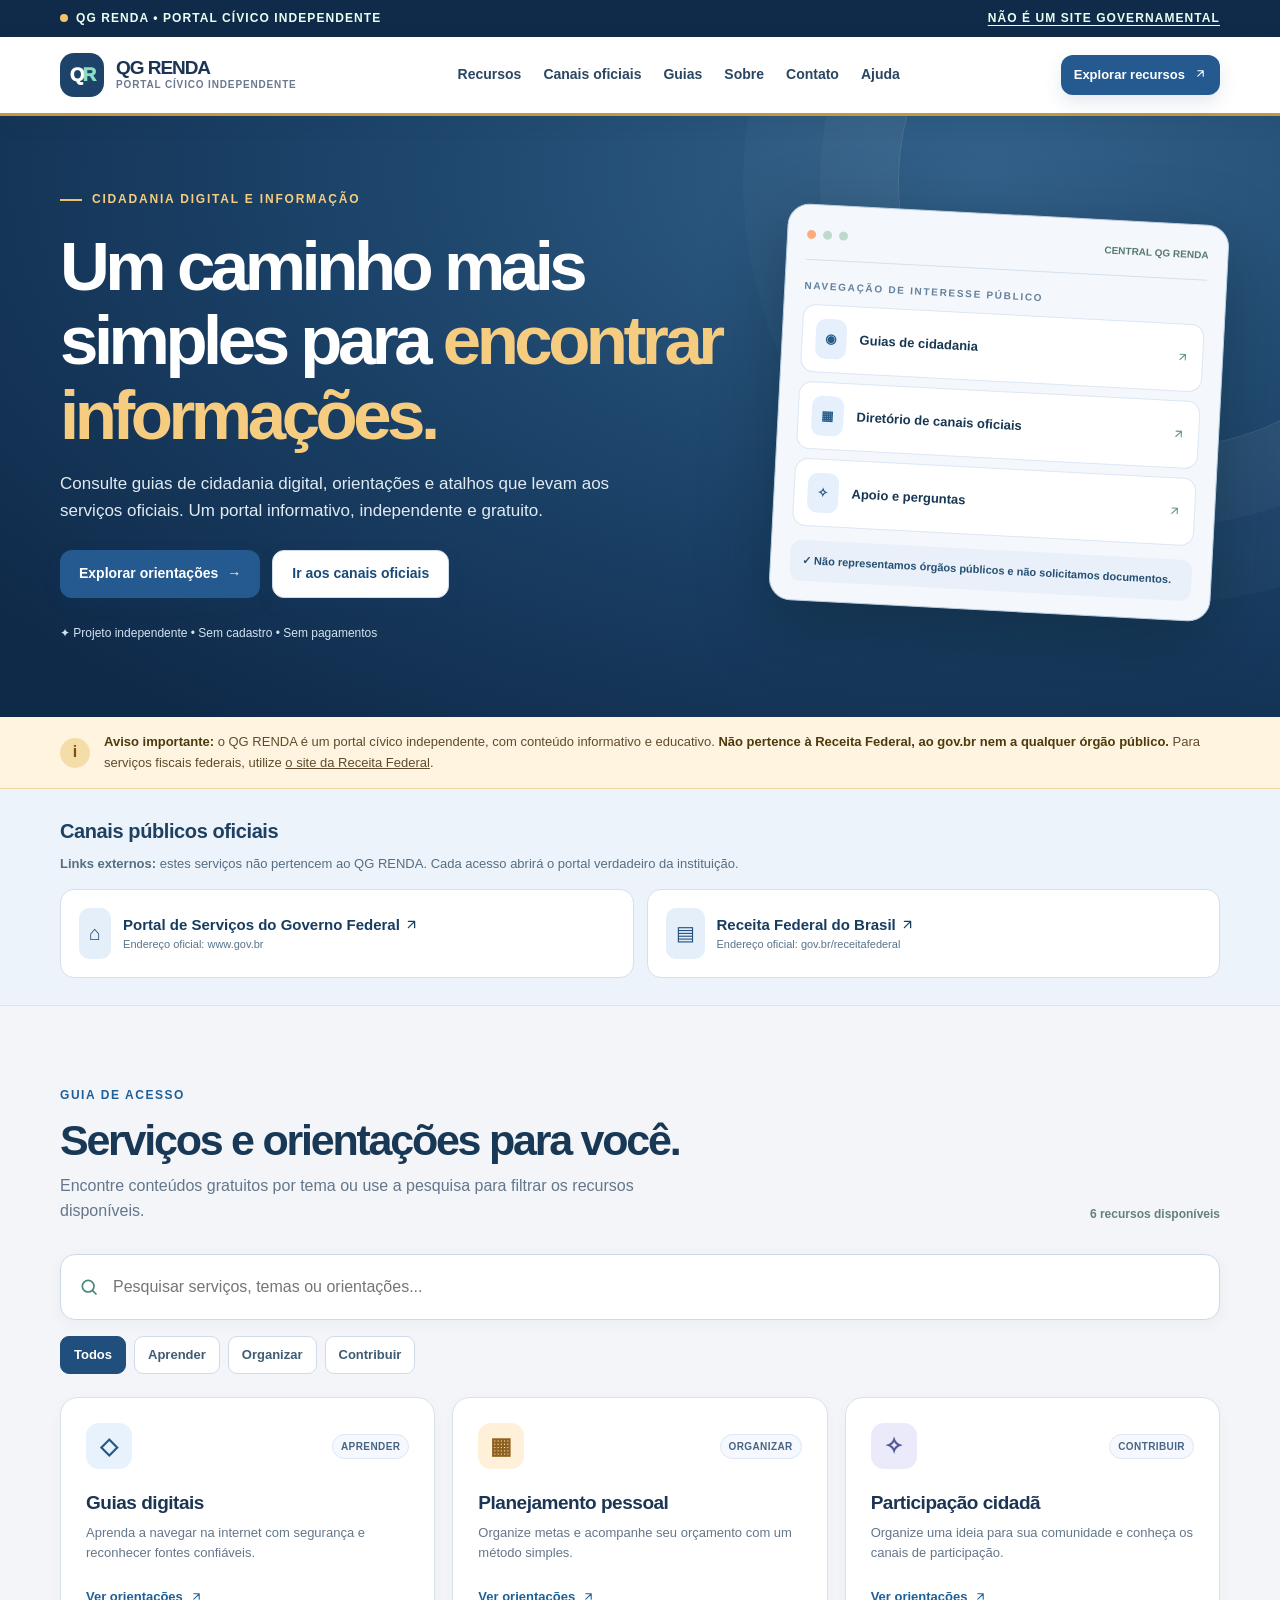
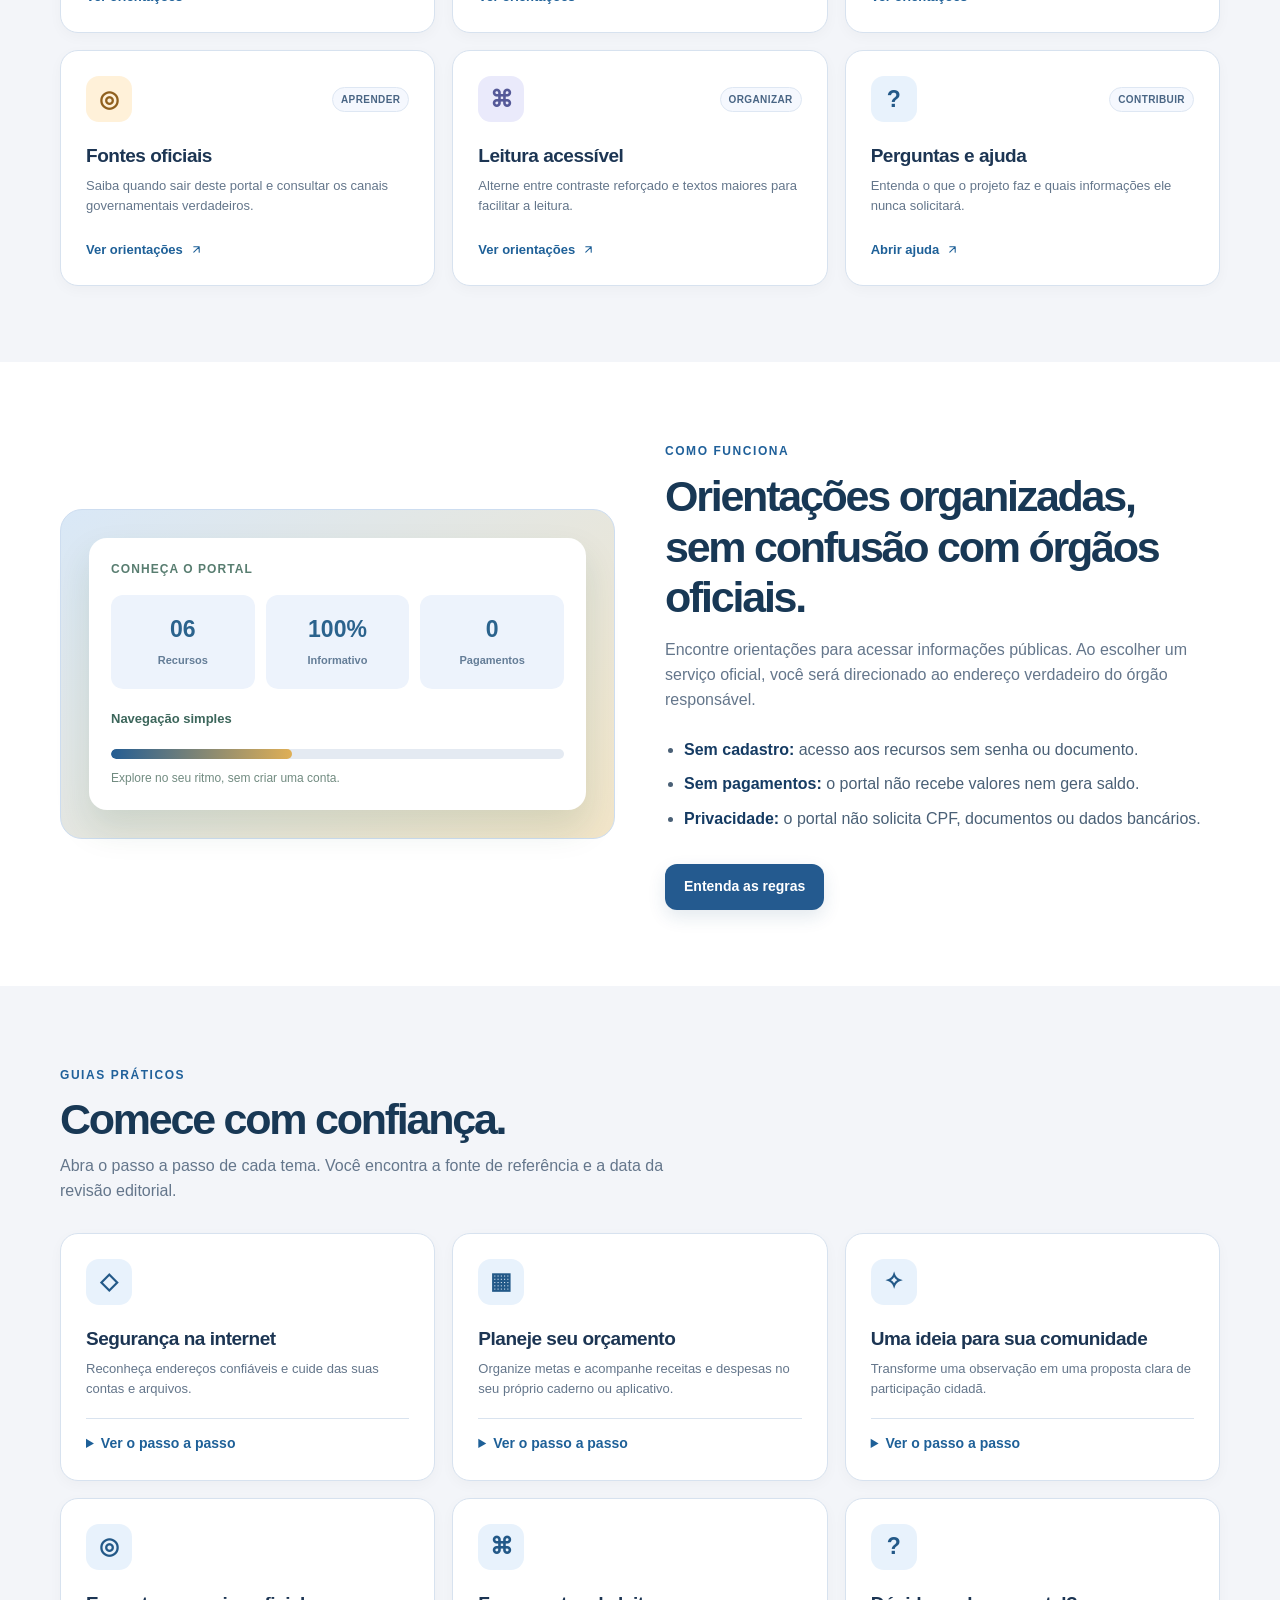
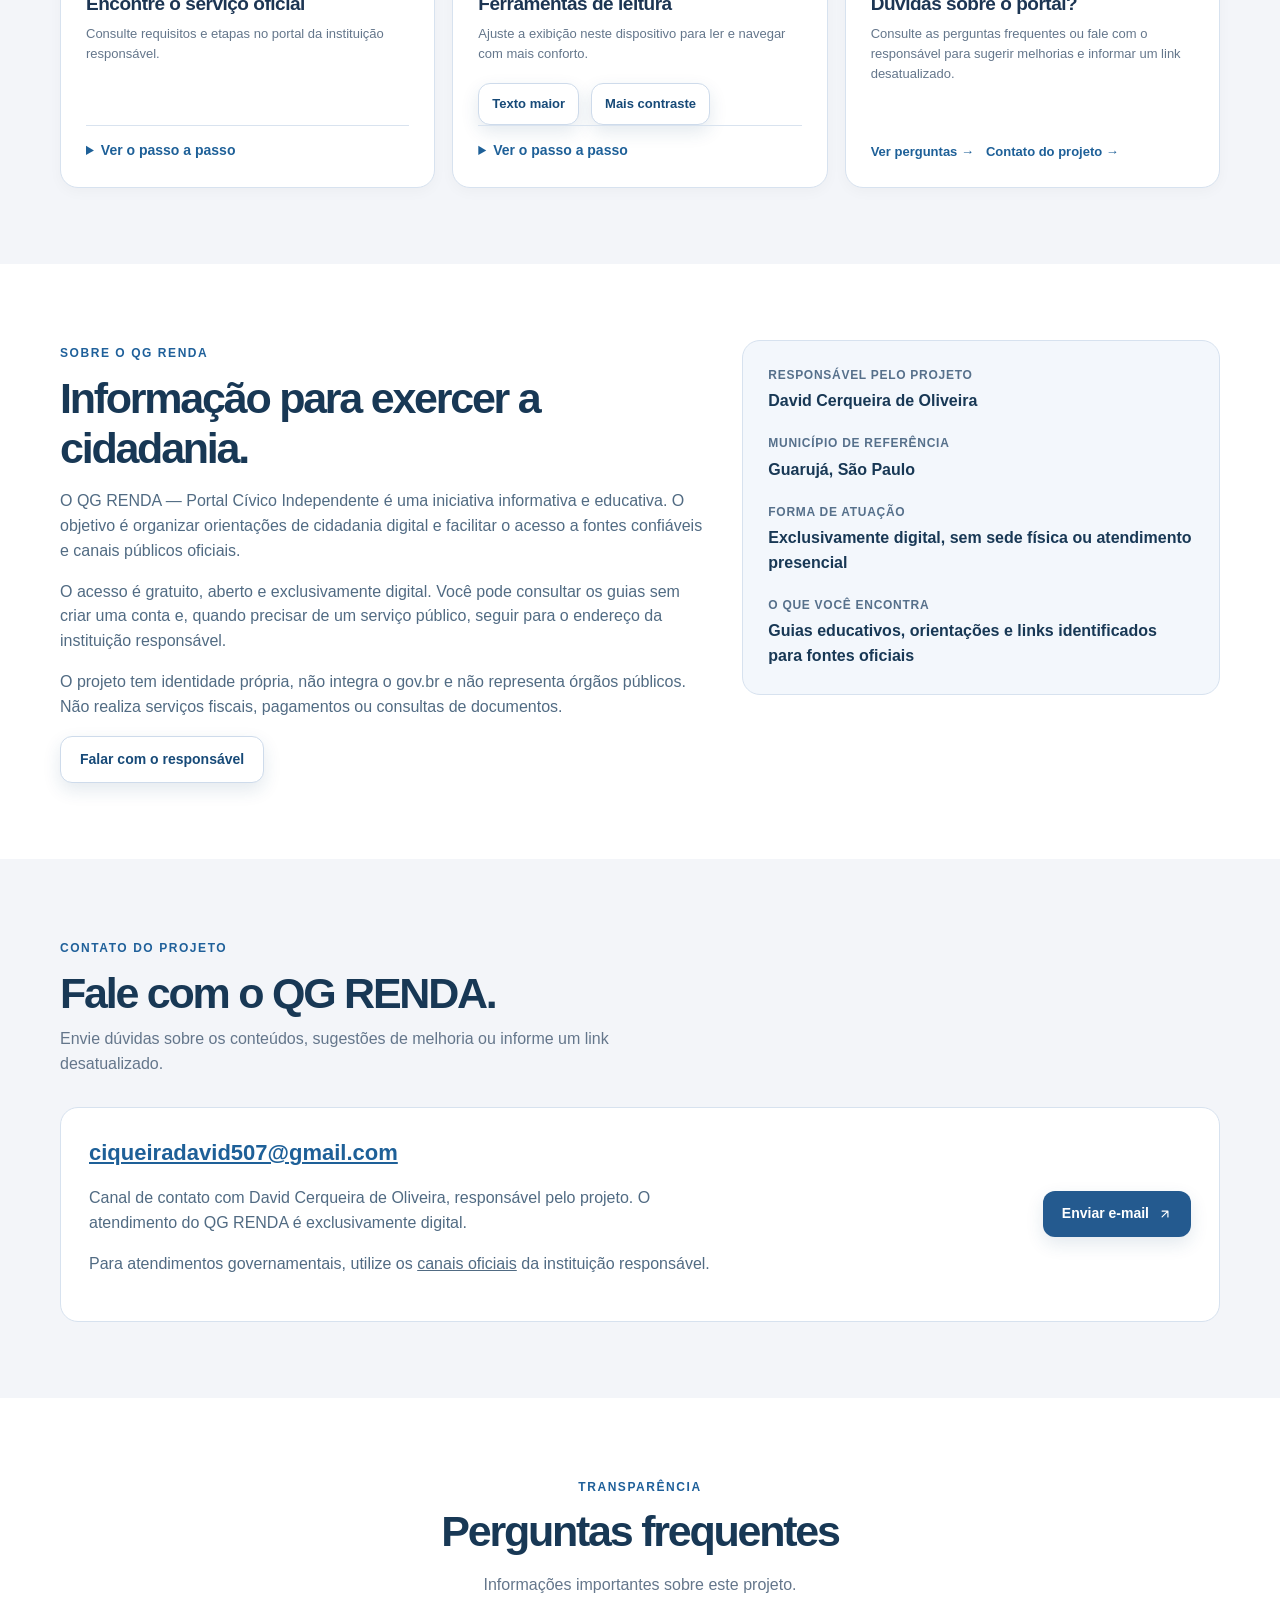
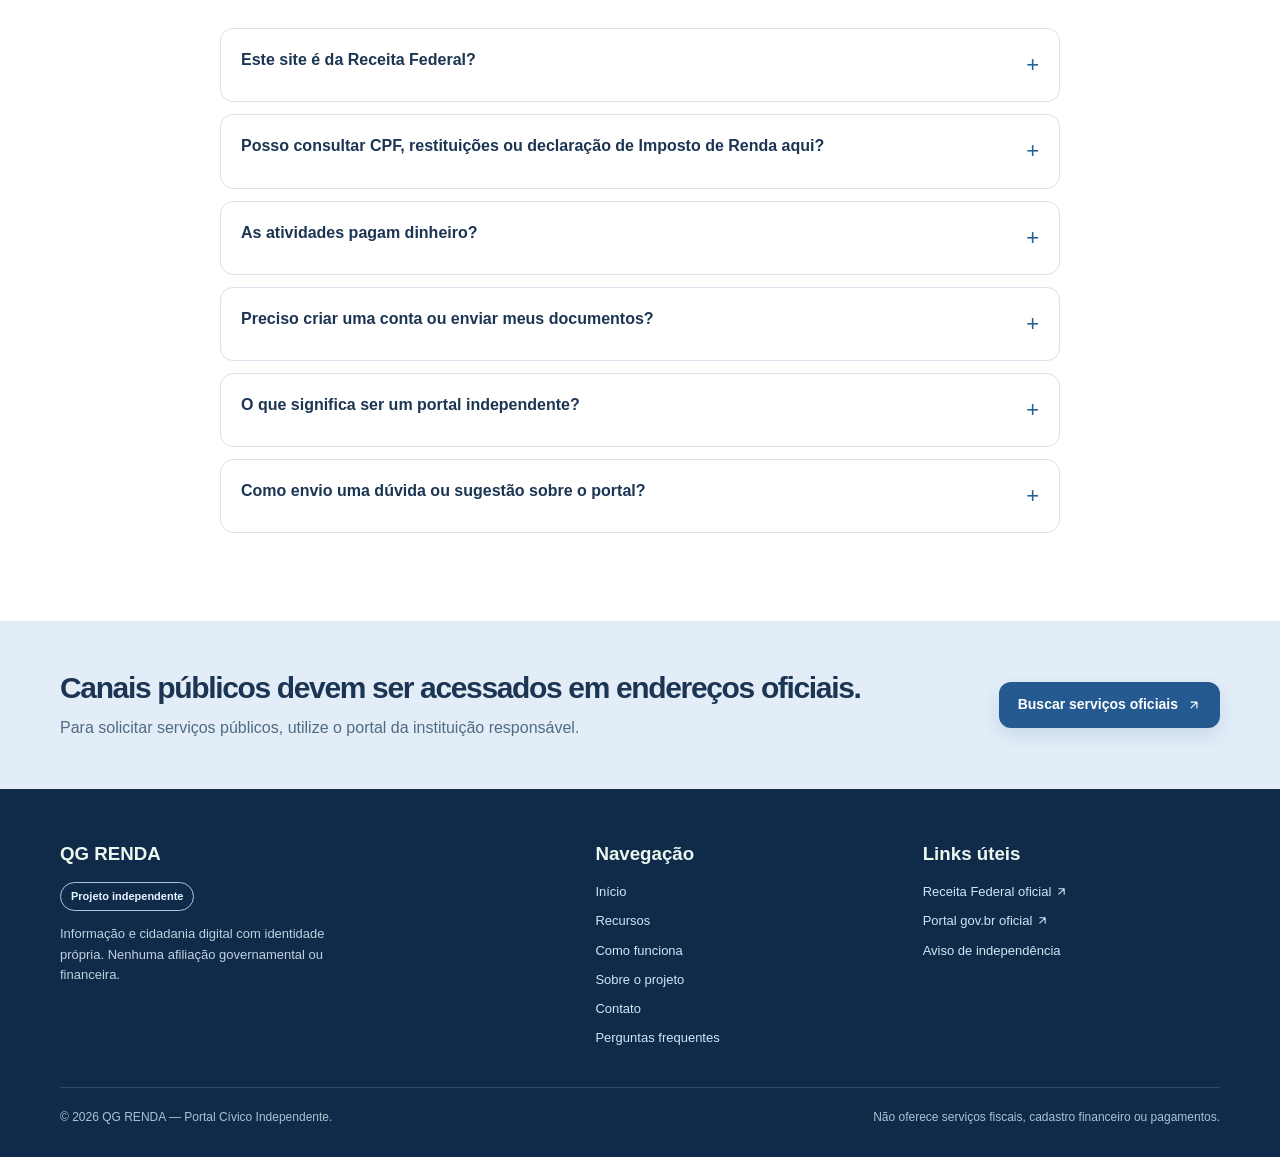
==== commit af26137f: "Adiciona Sobre, contato, guias e identidade de compartilhamento" ====
--- a/institutional_site/index.html
+++ b/institutional_site/index.html
@@ -6,6 +6,25 @@
 <meta name="theme-color" content="#152f50">
 <meta name="description" content="QG RENDA Portal Cívico Independente: orientações e atalhos para serviços oficiais. Projeto informativo não governamental.">
 <title>QG RENDA — Portal Cívico Independente</title>
+<link rel="canonical" href="https://qg-renda-portal-independente.onrender.com/">
+<link rel="icon" href="/assets/favicon.svg" type="image/svg+xml">
+<link rel="apple-touch-icon" href="/assets/apple-touch-icon.png" sizes="180x180">
+<meta property="og:type" content="website">
+<meta property="og:locale" content="pt_BR">
+<meta property="og:site_name" content="QG RENDA">
+<meta property="og:title" content="QG RENDA — Portal Cívico Independente">
+<meta property="og:description" content="Guias práticos de cidadania digital e caminhos para fontes oficiais. Conteúdo gratuito de um projeto independente.">
+<meta property="og:url" content="https://qg-renda-portal-independente.onrender.com/">
+<meta property="og:image" content="https://qg-renda-portal-independente.onrender.com/assets/social-card-v1.png">
+<meta property="og:image:type" content="image/png">
+<meta property="og:image:width" content="1200">
+<meta property="og:image:height" content="630">
+<meta property="og:image:alt" content="QG RENDA — Portal Cívico Independente. Guias de cidadania digital, fontes oficiais e acesso gratuito.">
+<meta name="twitter:card" content="summary_large_image">
+<meta name="twitter:title" content="QG RENDA — Portal Cívico Independente">
+<meta name="twitter:description" content="Guias práticos de cidadania digital e caminhos para fontes oficiais. Conteúdo gratuito de um projeto independente.">
+<meta name="twitter:image" content="https://qg-renda-portal-independente.onrender.com/assets/social-card-v1.png">
+<meta name="twitter:image:alt" content="QG RENDA — Portal Cívico Independente. Guias de cidadania digital, fontes oficiais e acesso gratuito.">
 <style>
 :root{font-family:Inter,ui-sans-serif,-apple-system,BlinkMacSystemFont,"Segoe UI",sans-serif;color:#12302f;background:#f5f8f5;scroll-behavior:smooth}
 *{box-sizing:border-box}body{margin:0;font-size:1rem;line-height:1.55}a{color:inherit}button,input{font:inherit}button{cursor:pointer}[hidden]{display:none!important}a:focus-visible,button:focus-visible,input:focus-visible{outline:3px solid #d38a13;outline-offset:3px}
@@ -109,6 +128,39 @@
 .figure-stat{grid-template-columns:minmax(0,1fr)}
 .figure-stat>div{display:flex;align-items:center;justify-content:space-between;gap:12px;text-align:left}
 }
+.nav{gap:22px}
+.guide-steps{border-top:1px solid #d9e3ef;padding-top:14px;margin-top:auto}
+.guide-steps summary{cursor:pointer;color:#1e6098;font-size:.875rem;font-weight:800}
+.guide-steps ol{padding-left:1.3rem;margin:14px 0;font-size:.875rem;color:#415d78}
+.guide-steps li+li{margin-top:10px}
+.guide-steps p{flex:initial;margin:12px 0 0;font-size:.75rem}
+.guide-steps a{display:inline;font-size:inherit;overflow-wrap:anywhere}
+.guide-date{color:#64768b}
+.guide-actions{display:flex;flex-wrap:wrap;gap:12px}
+.icon-arrow{display:inline-block;width:1em;height:1em;vertical-align:-.15em;flex:none}
+.about-grid{display:grid;grid-template-columns:1.15fr .85fr;gap:36px;align-items:start}
+.about-text p{color:#516b83;max-width:650px}
+.project-facts{margin:0;padding:25px;border:1px solid #d7e2ef;border-radius:18px;background:#f3f7fc;min-width:0}
+.project-facts dt{font-size:.75rem;font-weight:800;color:#56708b;text-transform:uppercase;letter-spacing:.06em}
+.project-facts dd{margin:5px 0 20px;font-weight:700;color:#183855;overflow-wrap:anywhere}
+.project-facts dd:last-child{margin-bottom:0}
+.contact-card{display:flex;align-items:center;justify-content:space-between;gap:24px;padding:28px;border:1px solid #d7e2ef;border-radius:18px;background:#fff}
+.contact-details{min-width:0}
+.contact-details p{color:#516b83;max-width:650px}
+.contact-email{color:#1e6098;font-size:clamp(1rem,2vw,1.375rem);font-weight:800;overflow-wrap:anywhere}
+.contact-card>.button{flex:none}
+@media(max-width:1100px){
+.nav-toggle{display:block}
+.header-actions>.button{display:none}
+.nav{display:none;position:absolute;left:0;right:0;top:100%;flex-direction:column;align-items:stretch;gap:8px;background:#fff;padding:18px 24px;border-bottom:1px solid #d9e3ef;box-shadow:0 12px 20px #173d3320}
+.nav.open{display:flex}
+.nav a{font-size:1rem;padding:7px}
+}
+@media(max-width:760px){
+.about-grid{grid-template-columns:minmax(0,1fr);gap:24px}
+.contact-card{display:block;padding:22px}
+.contact-card>.button{margin-top:20px}
+}
 
 </style>
 </head>
@@ -117,50 +169,53 @@
 <div class="utility"><div class="wrap"><span><i class="dot"></i> QG RENDA • PORTAL CÍVICO INDEPENDENTE</span><a href="#informacao">Não é um site governamental</a></div></div>
 <header><div class="wrap header-inner">
 <a class="brand" href="#inicio" aria-label="QG RENDA, início"><span class="brand-symbol">Q<span style="color:#8addbf">R</span></span><span><strong class="brand-name">QG RENDA</strong><small class="brand-small">Portal cívico independente</small></span></a>
-<nav class="nav" id="nav" aria-label="Navegação principal"><a href="#servicos">Guia de serviços</a><a href="#canais-oficiais">Canais oficiais</a><a href="#orientacoes">Orientações</a><a href="#perguntas">Ajuda</a></nav>
-<div class="header-actions"><a href="#servicos" class="button button-small">Explorar recursos <span aria-hidden="true">↗</span></a><button class="nav-toggle" id="nav-toggle" type="button" aria-expanded="false" aria-controls="nav">☰ <span class="sr-only">Abrir menu</span></button></div>
+<nav class="nav" id="nav" aria-label="Navegação principal"><a href="#servicos">Recursos</a><a href="#canais-oficiais">Canais oficiais</a><a href="#orientacoes">Guias</a><a href="#sobre">Sobre</a><a href="#contato">Contato</a><a href="#perguntas">Ajuda</a></nav>
+<div class="header-actions"><a href="#servicos" class="button button-small">Explorar recursos <span aria-hidden="true"><svg class="icon-arrow" viewBox="0 0 24 24" fill="none" stroke="currentColor" stroke-width="2" stroke-linecap="round" stroke-linejoin="round" aria-hidden="true" focusable="false"><path d="M7 17 17 7M7 7h10v10"/></svg></span></a><button class="nav-toggle" id="nav-toggle" type="button" aria-expanded="false" aria-controls="nav">☰ <span class="sr-only">Abrir menu</span></button></div>
 </div></header>
 <main id="inicio">
-<section class="hero"><div class="wrap hero-inner"><div><span class="eyebrow">Cidadania digital e informação</span><h1>Um caminho mais simples para <em>encontrar informações.</em></h1><p>Consulte guias de cidadania digital, orientações e atalhos que levam aos serviços oficiais. Um portal informativo, independente e gratuito.</p><div class="hero-actions"><a href="#servicos" class="button">Explorar orientações <span aria-hidden="true">→</span></a><a href="#canais-oficiais" class="button button-light">Ir aos canais oficiais</a></div><div class="hero-tag">✦ Projeto independente • Sem cadastro • Sem pagamentos</div></div><div class="window" aria-hidden="true"><div class="window-head"><i></i><i></i><i></i><span style="margin-left:auto;font-size:0.625rem;color:#577a70;font-weight:800">CENTRAL QG RENDA</span></div><div class="mini-title">Navegação de interesse público</div><div class="tile"><span class="tile-ico">◉</span> Guias de cidadania <span style="margin-left:auto;color:#61968a">↗</span></div><div class="tile"><span class="tile-ico">▦</span> Diretório de canais oficiais <span style="margin-left:auto;color:#61968a">↗</span></div><div class="tile"><span class="tile-ico">✧</span> Apoio e perguntas <span style="margin-left:auto;color:#61968a">↗</span></div><div class="window-footer">✓ Não representamos órgãos públicos e não solicitamos documentos.</div></div></div></section>
-<div class="notice" id="informacao"><div class="wrap"><span class="notice-icon" aria-hidden="true">i</span><p><strong>Aviso importante:</strong> o QG RENDA é um portal cívico independente, com conteúdo informativo e educativo. <strong>Não pertence à Receita Federal, ao gov.br nem a qualquer órgão público.</strong> Para serviços fiscais oficiais, utilize exclusivamente <a href="https://www.gov.br/receitafederal/pt-br" target="_blank" rel="noopener noreferrer">o site da Receita Federal</a>.</p></div></div>
+<section class="hero"><div class="wrap hero-inner"><div><span class="eyebrow">Cidadania digital e informação</span><h1>Um caminho mais simples para <em>encontrar informações.</em></h1><p>Consulte guias de cidadania digital, orientações e atalhos que levam aos serviços oficiais. Um portal informativo, independente e gratuito.</p><div class="hero-actions"><a href="#servicos" class="button">Explorar orientações <span aria-hidden="true">→</span></a><a href="#canais-oficiais" class="button button-light">Ir aos canais oficiais</a></div><div class="hero-tag">✦ Projeto independente • Sem cadastro • Sem pagamentos</div></div><div class="window" aria-hidden="true"><div class="window-head"><i></i><i></i><i></i><span style="margin-left:auto;font-size:0.625rem;color:#577a70;font-weight:800">CENTRAL QG RENDA</span></div><div class="mini-title">Navegação de interesse público</div><div class="tile"><span class="tile-ico">◉</span> Guias de cidadania <span style="margin-left:auto;color:#61968a"><svg class="icon-arrow" viewBox="0 0 24 24" fill="none" stroke="currentColor" stroke-width="2" stroke-linecap="round" stroke-linejoin="round" aria-hidden="true" focusable="false"><path d="M7 17 17 7M7 7h10v10"/></svg></span></div><div class="tile"><span class="tile-ico">▦</span> Diretório de canais oficiais <span style="margin-left:auto;color:#61968a"><svg class="icon-arrow" viewBox="0 0 24 24" fill="none" stroke="currentColor" stroke-width="2" stroke-linecap="round" stroke-linejoin="round" aria-hidden="true" focusable="false"><path d="M7 17 17 7M7 7h10v10"/></svg></span></div><div class="tile"><span class="tile-ico">✧</span> Apoio e perguntas <span style="margin-left:auto;color:#61968a"><svg class="icon-arrow" viewBox="0 0 24 24" fill="none" stroke="currentColor" stroke-width="2" stroke-linecap="round" stroke-linejoin="round" aria-hidden="true" focusable="false"><path d="M7 17 17 7M7 7h10v10"/></svg></span></div><div class="window-footer">✓ Não representamos órgãos públicos e não solicitamos documentos.</div></div></div></section>
+<div class="notice" id="informacao"><div class="wrap"><span class="notice-icon" aria-hidden="true">i</span><p><strong>Aviso importante:</strong> o QG RENDA é um portal cívico independente, com conteúdo informativo e educativo. <strong>Não pertence à Receita Federal, ao gov.br nem a qualquer órgão público.</strong> Para serviços fiscais federais, utilize <a href="https://www.gov.br/receitafederal/pt-br" target="_blank" rel="noopener noreferrer">o site da Receita Federal</a>.</p></div></div>
 <section class="official-links" id="canais-oficiais" aria-label="Acessos a canais oficiais">
 <div class="wrap">
 <h2>Canais públicos oficiais</h2>
 <p><strong>Links externos:</strong> estes serviços não pertencem ao QG RENDA. Cada acesso abrirá o portal verdadeiro da instituição.</p>
 <div class="official-links-row">
-<a class="official-link" href="https://www.gov.br/" target="_blank" rel="noopener noreferrer"><span class="official-mark" aria-hidden="true">⌂</span><span><strong>Portal de Serviços do Governo Federal ↗</strong><small>Endereço oficial: www.gov.br</small></span></a>
-<a class="official-link" href="https://www.gov.br/receitafederal/pt-br" target="_blank" rel="noopener noreferrer"><span class="official-mark" aria-hidden="true">▤</span><span><strong>Receita Federal do Brasil ↗</strong><small>Endereço oficial: gov.br/receitafederal</small></span></a>
+<a class="official-link" href="https://www.gov.br/" target="_blank" rel="noopener noreferrer"><span class="official-mark" aria-hidden="true">⌂</span><span><strong>Portal de Serviços do Governo Federal <svg class="icon-arrow" viewBox="0 0 24 24" fill="none" stroke="currentColor" stroke-width="2" stroke-linecap="round" stroke-linejoin="round" aria-hidden="true" focusable="false"><path d="M7 17 17 7M7 7h10v10"/></svg></strong><small>Endereço oficial: www.gov.br</small></span></a>
+<a class="official-link" href="https://www.gov.br/receitafederal/pt-br" target="_blank" rel="noopener noreferrer"><span class="official-mark" aria-hidden="true">▤</span><span><strong>Receita Federal do Brasil <svg class="icon-arrow" viewBox="0 0 24 24" fill="none" stroke="currentColor" stroke-width="2" stroke-linecap="round" stroke-linejoin="round" aria-hidden="true" focusable="false"><path d="M7 17 17 7M7 7h10v10"/></svg></strong><small>Endereço oficial: gov.br/receitafederal</small></span></a>
 </div></div></section>
 <section class="section" id="servicos"><div class="wrap"><div class="section-heading"><div><span class="kicker">Guia de acesso</span><h2>Serviços e orientações para você.</h2><p class="muted">Encontre conteúdos gratuitos por tema ou use a pesquisa para filtrar os recursos disponíveis.</p></div><span id="result-count" class="counter" aria-live="polite">6 recursos disponíveis</span></div>
 <label class="search-box" for="busca"><svg width="20" height="20" viewBox="0 0 24 24" fill="none" stroke="currentColor" stroke-width="2" aria-hidden="true"><circle cx="11" cy="11" r="7"/><path d="m16 16 5 5"/></svg><span class="sr-only">Pesquisar recursos</span><input type="search" id="busca" autocomplete="off" placeholder="Pesquisar serviços, temas ou orientações..."></label>
 <div class="filters" role="group" aria-label="Filtrar recursos"><button type="button" class="filter active" data-filter="todos" aria-pressed="true">Todos</button><button type="button" class="filter" data-filter="aprender" aria-pressed="false">Aprender</button><button type="button" class="filter" data-filter="organizar" aria-pressed="false">Organizar</button><button type="button" class="filter" data-filter="contribuir" aria-pressed="false">Contribuir</button></div>
 <div class="cards" id="cards">
-<article class="card" data-category="aprender" data-search="guias digitais segurança boas práticas internet"><div class="card-top"><span class="card-icon">◇</span><span class="pill">Aprender</span></div><h3>Guias digitais</h3><p>Aprenda a navegar na internet com segurança e reconhecer fontes confiáveis.</p><a href="#guia-seguranca">Ver orientações <span aria-hidden="true">↗</span></a></article>
-<article class="card" data-category="organizar" data-search="planejamento pessoal lista atividades organizar rotina"><div class="card-top"><span class="card-icon peach">▦</span><span class="pill">Organizar</span></div><h3>Planejamento pessoal</h3><p>Use métodos simples para definir prioridades e acompanhar pequenas metas.</p><a href="#guia-planejamento">Ver orientações <span aria-hidden="true">↗</span></a></article>
-<article class="card" data-category="contribuir" data-search="missões educativas comunidade ideias criatividade"><div class="card-top"><span class="card-icon lilac">✧</span><span class="pill">Contribuir</span></div><h3>Missões educativas</h3><p>Desafios criativos e voluntários: sem dinheiro, pontos convertíveis ou prêmios.</p><a href="#guia-missoes">Ver orientações <span aria-hidden="true">↗</span></a></article>
-<article class="card" data-category="aprender" data-search="fontes oficiais receita federal govbr impostos informações"><div class="card-top"><span class="card-icon peach">◎</span><span class="pill">Aprender</span></div><h3>Fontes oficiais</h3><p>Saiba quando sair deste portal e consultar os canais governamentais verdadeiros.</p><a href="#guia-fontes">Ver orientações <span aria-hidden="true">↗</span></a></article>
-<article class="card" data-category="organizar" data-search="acessibilidade contraste texto leitura navegação"><div class="card-top"><span class="card-icon lilac">⌘</span><span class="pill">Organizar</span></div><h3>Leitura acessível</h3><p>Alterne entre contraste reforçado e textos maiores para facilitar a leitura.</p><a href="#guia-acessibilidade">Ver orientações <span aria-hidden="true">↗</span></a></article>
-<article class="card" data-category="contribuir" data-search="ajuda perguntas frequentes contato suporte informações"><div class="card-top"><span class="card-icon">?</span><span class="pill">Contribuir</span></div><h3>Perguntas e ajuda</h3><p>Entenda o que o projeto faz e quais informações ele nunca solicitará.</p><a href="#perguntas">Abrir ajuda <span aria-hidden="true">↗</span></a></article>
+<article class="card" data-category="aprender" data-search="guias digitais segurança boas práticas internet"><div class="card-top"><span class="card-icon">◇</span><span class="pill">Aprender</span></div><h3>Guias digitais</h3><p>Aprenda a navegar na internet com segurança e reconhecer fontes confiáveis.</p><a href="#guia-seguranca">Ver orientações <span aria-hidden="true"><svg class="icon-arrow" viewBox="0 0 24 24" fill="none" stroke="currentColor" stroke-width="2" stroke-linecap="round" stroke-linejoin="round" aria-hidden="true" focusable="false"><path d="M7 17 17 7M7 7h10v10"/></svg></span></a></article>
+<article class="card" data-category="organizar" data-search="planejamento pessoal metas orçamento finanças despesas receitas organizar"><div class="card-top"><span class="card-icon peach">▦</span><span class="pill">Organizar</span></div><h3>Planejamento pessoal</h3><p>Organize metas e acompanhe seu orçamento com um método simples.</p><a href="#guia-planejamento">Ver orientações <span aria-hidden="true"><svg class="icon-arrow" viewBox="0 0 24 24" fill="none" stroke="currentColor" stroke-width="2" stroke-linecap="round" stroke-linejoin="round" aria-hidden="true" focusable="false"><path d="M7 17 17 7M7 7h10v10"/></svg></span></a></article>
+<article class="card" data-category="contribuir" data-search="participação cidadã missões educativas comunidade ideias criatividade fala.br sugestões"><div class="card-top"><span class="card-icon lilac">✧</span><span class="pill">Contribuir</span></div><h3>Participação cidadã</h3><p>Organize uma ideia para sua comunidade e conheça os canais de participação.</p><a href="#guia-missoes">Ver orientações <span aria-hidden="true"><svg class="icon-arrow" viewBox="0 0 24 24" fill="none" stroke="currentColor" stroke-width="2" stroke-linecap="round" stroke-linejoin="round" aria-hidden="true" focusable="false"><path d="M7 17 17 7M7 7h10v10"/></svg></span></a></article>
+<article class="card" data-category="aprender" data-search="fontes oficiais receita federal govbr impostos informações"><div class="card-top"><span class="card-icon peach">◎</span><span class="pill">Aprender</span></div><h3>Fontes oficiais</h3><p>Saiba quando sair deste portal e consultar os canais governamentais verdadeiros.</p><a href="#guia-fontes">Ver orientações <span aria-hidden="true"><svg class="icon-arrow" viewBox="0 0 24 24" fill="none" stroke="currentColor" stroke-width="2" stroke-linecap="round" stroke-linejoin="round" aria-hidden="true" focusable="false"><path d="M7 17 17 7M7 7h10v10"/></svg></span></a></article>
+<article class="card" data-category="organizar" data-search="acessibilidade contraste texto leitura navegação"><div class="card-top"><span class="card-icon lilac">⌘</span><span class="pill">Organizar</span></div><h3>Leitura acessível</h3><p>Alterne entre contraste reforçado e textos maiores para facilitar a leitura.</p><a href="#guia-acessibilidade">Ver orientações <span aria-hidden="true"><svg class="icon-arrow" viewBox="0 0 24 24" fill="none" stroke="currentColor" stroke-width="2" stroke-linecap="round" stroke-linejoin="round" aria-hidden="true" focusable="false"><path d="M7 17 17 7M7 7h10v10"/></svg></span></a></article>
+<article class="card" data-category="contribuir" data-search="ajuda perguntas frequentes contato suporte informações"><div class="card-top"><span class="card-icon">?</span><span class="pill">Contribuir</span></div><h3>Perguntas e ajuda</h3><p>Entenda o que o projeto faz e quais informações ele nunca solicitará.</p><a href="#perguntas">Abrir ajuda <span aria-hidden="true"><svg class="icon-arrow" viewBox="0 0 24 24" fill="none" stroke="currentColor" stroke-width="2" stroke-linecap="round" stroke-linejoin="round" aria-hidden="true" focusable="false"><path d="M7 17 17 7M7 7h10v10"/></svg></span></a></article>
 </div><p id="empty" class="empty" aria-live="polite">Nenhum resultado encontrado. Tente outra palavra-chave.</p></div></section>
-<section class="section alt" id="como-funciona"><div class="wrap feature"><div class="feature-panel"><div class="feature-figure"><div style="font-size:0.75rem;font-weight:900;letter-spacing:.09em;color:#587d70;text-transform:uppercase;margin-bottom:16px">Conheça o portal</div><div class="figure-stat"><div><strong>06</strong><span>Recursos</span></div><div><strong>100%</strong><span>Informativo</span></div><div><strong>0</strong><span>Pagamentos</span></div></div><div style="margin-top:20px;font-size:0.8125rem;font-weight:800;color:#3c665b">Navegação simples</div><div class="figure-progress"><div></div></div><div style="font-size:0.75rem;color:#718b80">Explore no seu ritmo, sem criar uma conta.</div></div></div><div class="feature-text"><span class="kicker">Como funciona</span><h2>Orientações organizadas, sem confusão com órgãos oficiais.</h2><p class="muted">Encontre orientações para acessar informações públicas. Ao escolher um serviço oficial, você será direcionado ao endereço verdadeiro do órgão responsável.</p><ul><li><strong>Sem cadastro:</strong> acesso aos recursos sem senha ou documento.</li><li><strong>Sem carteira:</strong> nenhuma missão gera dinheiro ou saldo.</li><li><strong>Privacidade:</strong> o portal não solicita CPF, documentos ou dados bancários.</li></ul><a class="button" href="#perguntas">Entenda as regras</a></div></div></section>
-<section class="section" id="orientacoes"><div class="wrap"><div class="section-heading"><div><span class="kicker">Orientações rápidas</span><h2>Comece com confiança.</h2><p class="muted">Escolha um tema e veja recomendações práticas.</p></div></div><div class="cards">
-<article class="card" id="guia-seguranca"><span class="card-icon">◇</span><h3>Segurança na internet</h3><p>Confira o endereço do site antes de acessar. Nunca compartilhe senhas, códigos de acesso ou documentos com desconhecidos.</p><a href="https://www.gov.br/" target="_blank" rel="noopener noreferrer">Visitar portal gov.br oficial ↗</a></article>
-<article class="card" id="guia-planejamento"><span class="card-icon peach">▦</span><h3>Organize sua rotina</h3><p>Anote três prioridades. Comece pela menor. Marque o que foi concluído em seu próprio caderno ou aplicativo de notas.</p><a href="#servicos">Voltar aos recursos ↗</a></article>
-<article class="card" id="guia-missoes"><span class="card-icon lilac">✧</span><h3>Uma ideia para sua comunidade</h3><p>Escolha uma melhoria útil para seu bairro e escreva uma proposta simples. A atividade é educativa e não gera qualquer recompensa financeira.</p><a href="#servicos">Explorar outros temas ↗</a></article>
-<article class="card" id="guia-fontes"><span class="card-icon peach">◎</span><h3>Confira a fonte</h3><p>Declarações, impostos e consultas fiscais devem ser feitos no endereço oficial da Receita Federal, nunca neste site independente.</p><a href="https://www.gov.br/receitafederal/pt-br" target="_blank" rel="noopener noreferrer">Ir à Receita Federal oficial ↗</a></article>
-<article class="card" id="guia-acessibilidade"><span class="card-icon lilac">⌘</span><h3>Ferramentas de leitura</h3><p>Personalize a exibição somente neste dispositivo. As preferências visuais não são enviadas a um servidor.</p><div style="display:flex;flex-wrap:wrap;gap:8px"><button id="larger-text" type="button" class="button button-light button-small" aria-pressed="false">Texto maior</button><button id="contrast" type="button" class="button button-light button-small" aria-pressed="false">Mais contraste</button></div></article>
-<article class="card"><span class="card-icon">?</span><h3>Precisa de orientação?</h3><p>Veja perguntas frequentes sobre este projeto e entenda seus limites antes de utilizar qualquer recurso.</p><a href="#perguntas">Ler perguntas ↗</a></article>
+<section class="section alt" id="como-funciona"><div class="wrap feature"><div class="feature-panel"><div class="feature-figure"><div style="font-size:0.75rem;font-weight:900;letter-spacing:.09em;color:#587d70;text-transform:uppercase;margin-bottom:16px">Conheça o portal</div><div class="figure-stat"><div><strong>06</strong><span>Recursos</span></div><div><strong>100%</strong><span>Informativo</span></div><div><strong>0</strong><span>Pagamentos</span></div></div><div style="margin-top:20px;font-size:0.8125rem;font-weight:800;color:#3c665b">Navegação simples</div><div class="figure-progress"><div></div></div><div style="font-size:0.75rem;color:#718b80">Explore no seu ritmo, sem criar uma conta.</div></div></div><div class="feature-text"><span class="kicker">Como funciona</span><h2>Orientações organizadas, sem confusão com órgãos oficiais.</h2><p class="muted">Encontre orientações para acessar informações públicas. Ao escolher um serviço oficial, você será direcionado ao endereço verdadeiro do órgão responsável.</p><ul><li><strong>Sem cadastro:</strong> acesso aos recursos sem senha ou documento.</li><li><strong>Sem pagamentos:</strong> o portal não recebe valores nem gera saldo.</li><li><strong>Privacidade:</strong> o portal não solicita CPF, documentos ou dados bancários.</li></ul><a class="button" href="#perguntas">Entenda as regras</a></div></div></section>
+<section class="section" id="orientacoes"><div class="wrap"><div class="section-heading"><div><span class="kicker">Guias práticos</span><h2>Comece com confiança.</h2><p class="muted">Abra o passo a passo de cada tema. Você encontra a fonte de referência e a data da revisão editorial.</p></div></div><div class="cards">
+<article class="card" id="guia-seguranca"><span class="card-icon" aria-hidden="true">◇</span><h3>Segurança na internet</h3><p>Reconheça endereços confiáveis e cuide das suas contas e arquivos.</p><details class="guide-steps"><summary>Ver o passo a passo</summary><ol><li>Antes de abrir um link recebido, confira o endereço completo e procure o canal da instituição responsável. Desconfie de mensagens que exigem uma ação urgente sem explicar o motivo.</li><li>Use senhas diferentes para cada conta e ative a verificação em duas etapas quando o serviço oferecer essa opção.</li><li>Mantenha o sistema e os aplicativos atualizados. Faça cópias dos arquivos importantes e consulte os fascículos do CERT.br para aprofundar o tema.</li></ol><p>Fonte: <a href="https://cartilha.cert.br/fasciculos/" target="_blank" rel="noopener noreferrer">Cartilha de Segurança para Internet — CERT.br / NIC.br <svg class="icon-arrow" viewBox="0 0 24 24" fill="none" stroke="currentColor" stroke-width="2" stroke-linecap="round" stroke-linejoin="round" aria-hidden="true" focusable="false"><path d="M7 17 17 7M7 7h10v10"/></svg></a>.</p><p class="guide-date">Revisão editorial do QG RENDA: <time datetime="2026-11-14">14/11/2026</time>.</p></details></article>
+<article class="card" id="guia-planejamento"><span class="card-icon" aria-hidden="true">▦</span><h3>Planeje seu orçamento</h3><p>Organize metas e acompanhe receitas e despesas no seu próprio caderno ou aplicativo.</p><details class="guide-steps"><summary>Ver o passo a passo</summary><ol><li>Defina um objetivo e o período do planejamento. Estime as receitas e as despesas desse período antes de assumir novos compromissos.</li><li>Registre os valores e agrupe as despesas por categoria. Use seu próprio caderno, planilha ou aplicativo; este portal não recebe nem armazena seu orçamento.</li><li>Compare o que foi previsto com o que aconteceu. Revise as prioridades e ajuste o planejamento do próximo período conforme sua realidade.</li></ol><p>Fonte: <a href="https://www.bcb.gov.br/content/cidadaniafinanceira/documentos_cidadania/Cuidando_do_seu_dinheiro_Gestao_de_Financas_Pessoais/caderno_cidadania_financeira.pdf" target="_blank" rel="noopener noreferrer">Caderno de Educação Financeira — Banco Central (PDF) <svg class="icon-arrow" viewBox="0 0 24 24" fill="none" stroke="currentColor" stroke-width="2" stroke-linecap="round" stroke-linejoin="round" aria-hidden="true" focusable="false"><path d="M7 17 17 7M7 7h10v10"/></svg></a>.</p><p class="guide-date">Revisão editorial do QG RENDA: <time datetime="2026-11-14">14/11/2026</time>.</p></details></article>
+<article class="card" id="guia-missoes"><span class="card-icon" aria-hidden="true">✧</span><h3>Uma ideia para sua comunidade</h3><p>Transforme uma observação em uma proposta clara de participação cidadã.</p><details class="guide-steps"><summary>Ver o passo a passo</summary><ol><li>Escolha uma melhoria útil para a comunidade e identifique o órgão que pode tratar do assunto. No canal oficial, confira o tipo de manifestação adequado ao seu objetivo.</li><li>Escreva de forma objetiva o contexto, a melhoria sugerida e o resultado esperado. Reúna documentos pertinentes, quando houver, para anexar diretamente no canal oficial.</li><li>Para assuntos atendidos pelo Fala.BR, siga as orientações da plataforma, envie sua manifestação e guarde o protocolo. Acompanhe a resposta pelo próprio canal; o QG RENDA não encaminha pedidos em seu nome.</li></ol><p>Fonte: <a href="https://www.gov.br/ouvidorias/pt-br/falabr" target="_blank" rel="noopener noreferrer">Fala.BR — Ouvidorias.gov / CGU <svg class="icon-arrow" viewBox="0 0 24 24" fill="none" stroke="currentColor" stroke-width="2" stroke-linecap="round" stroke-linejoin="round" aria-hidden="true" focusable="false"><path d="M7 17 17 7M7 7h10v10"/></svg></a>.</p><p class="guide-date">Revisão editorial do QG RENDA: <time datetime="2026-11-14">14/11/2026</time>.</p></details></article>
+<article class="card" id="guia-fontes"><span class="card-icon" aria-hidden="true">◎</span><h3>Encontre o serviço oficial</h3><p>Consulte requisitos e etapas no portal da instituição responsável.</p><details class="guide-steps"><summary>Ver o passo a passo</summary><ol><li>Pesquise o nome do serviço no catálogo do gov.br ou procure pelo órgão responsável. Confira se a página encontrada corresponde ao atendimento que você precisa.</li><li>Leia os requisitos, os documentos necessários, as etapas e os canais de atendimento informados na página oficial.</li><li>Ao iniciar o atendimento, confira o endereço de destino e acompanhe o pedido pelo canal indicado. Serviços fiscais federais devem ser realizados na Receita Federal; este portal independente apenas oferece orientação e links.</li></ol><p>Fonte: <a href="https://www.gov.br/pt-br/servicos" target="_blank" rel="noopener noreferrer">Catálogo de serviços — Portal gov.br <svg class="icon-arrow" viewBox="0 0 24 24" fill="none" stroke="currentColor" stroke-width="2" stroke-linecap="round" stroke-linejoin="round" aria-hidden="true" focusable="false"><path d="M7 17 17 7M7 7h10v10"/></svg></a>.</p><p class="guide-date">Revisão editorial do QG RENDA: <time datetime="2026-11-14">14/11/2026</time>.</p></details></article>
+<article class="card" id="guia-acessibilidade"><span class="card-icon" aria-hidden="true">⌘</span><h3>Ferramentas de leitura</h3><p>Ajuste a exibição neste dispositivo para ler e navegar com mais conforto.</p><div class="guide-actions"><button id="larger-text" type="button" class="button button-light button-small" aria-pressed="false">Texto maior</button><button id="contrast" type="button" class="button button-light button-small" aria-pressed="false">Mais contraste</button></div><details class="guide-steps"><summary>Ver o passo a passo</summary><ol><li>Experimente os botões Texto maior e Mais contraste deste portal. Clique novamente para voltar à exibição anterior.</li><li>Se preferir, use o zoom do navegador. Para navegar com o teclado, pressione Tab para mudar de controle e Enter ou Espaço para ativar botões e abrir os passos dos guias.</li><li>Consulte as orientações de acessibilidade digital do Governo Digital para conhecer outros recursos e práticas de acesso à informação.</li></ol><p>Fonte: <a href="https://www.gov.br/governodigital/pt-br/acessibilidade-e-usuario/acessibilidade-digital" target="_blank" rel="noopener noreferrer">Acessibilidade Digital — Governo Digital <svg class="icon-arrow" viewBox="0 0 24 24" fill="none" stroke="currentColor" stroke-width="2" stroke-linecap="round" stroke-linejoin="round" aria-hidden="true" focusable="false"><path d="M7 17 17 7M7 7h10v10"/></svg></a>.</p><p class="guide-date">Revisão editorial do QG RENDA: <time datetime="2026-11-14">14/11/2026</time>.</p></details></article>
+<article class="card"><span class="card-icon" aria-hidden="true">?</span><h3>Dúvidas sobre o portal?</h3><p>Consulte as perguntas frequentes ou fale com o responsável para sugerir melhorias e informar um link desatualizado.</p><div class="guide-actions"><a href="#perguntas">Ver perguntas →</a><a href="#contato">Contato do projeto →</a></div></article>
 </div></div></section>
+<section class="section alt" id="sobre"><div class="wrap about-grid"><div class="about-text"><span class="kicker">Sobre o QG RENDA</span><h2>Informação para exercer a cidadania.</h2><p>O QG RENDA — Portal Cívico Independente é uma iniciativa informativa e educativa. O objetivo é organizar orientações de cidadania digital e facilitar o acesso a fontes confiáveis e canais públicos oficiais.</p><p>O acesso é gratuito, aberto e exclusivamente digital. Você pode consultar os guias sem criar uma conta e, quando precisar de um serviço público, seguir para o endereço da instituição responsável.</p><p>O projeto tem identidade própria, não integra o gov.br e não representa órgãos públicos. Não realiza serviços fiscais, pagamentos ou consultas de documentos.</p><a class="button button-light" href="#contato">Falar com o responsável</a></div><dl class="project-facts"><dt>Responsável pelo projeto</dt><dd>David Cerqueira de Oliveira</dd><dt>Município de referência</dt><dd>Guarujá, São Paulo</dd><dt>Forma de atuação</dt><dd>Exclusivamente digital, sem sede física ou atendimento presencial</dd><dt>O que você encontra</dt><dd>Guias educativos, orientações e links identificados para fontes oficiais</dd></dl></div></section>
+<section class="section" id="contato"><div class="wrap"><div class="section-heading"><div><span class="kicker">Contato do projeto</span><h2>Fale com o QG RENDA.</h2><p class="muted">Envie dúvidas sobre os conteúdos, sugestões de melhoria ou informe um link desatualizado.</p></div></div><div class="contact-card"><div class="contact-details"><a class="contact-email" href="mailto:ciqueiradavid507@gmail.com?subject=Contato%20pelo%20portal%20QG%20RENDA">ciqueiradavid507@gmail.com</a><p>Canal de contato com David Cerqueira de Oliveira, responsável pelo projeto. O atendimento do QG RENDA é exclusivamente digital.</p><p>Para atendimentos governamentais, utilize os <a href="#canais-oficiais">canais oficiais</a> da instituição responsável.</p></div><a class="button" href="mailto:ciqueiradavid507@gmail.com?subject=Contato%20pelo%20portal%20QG%20RENDA">Enviar e-mail <span aria-hidden="true"><svg class="icon-arrow" viewBox="0 0 24 24" fill="none" stroke="currentColor" stroke-width="2" stroke-linecap="round" stroke-linejoin="round" aria-hidden="true" focusable="false"><path d="M7 17 17 7M7 7h10v10"/></svg></span></a></div></div></section>
 <section class="section alt" id="perguntas"><div class="wrap faq"><div style="text-align:center;margin-bottom:31px"><span class="kicker">Transparência</span><h2>Perguntas frequentes</h2><p class="muted">Informações importantes sobre este projeto.</p></div>
 <details><summary>Este site é da Receita Federal?</summary><p>Não. Este é um portal independente do QG RENDA, com conteúdo educativo. Ele não representa a Receita Federal, o gov.br ou qualquer órgão público.</p></details>
-<details><summary>Posso consultar CPF, restituições ou declaração de imposto aqui?</summary><p>Não. Esses serviços só devem ser realizados nos canais oficiais. Acesse <a href="https://www.gov.br/receitafederal/pt-br" target="_blank" rel="noopener noreferrer">o portal oficial da Receita Federal</a>.</p></details>
+<details><summary>Posso consultar CPF, restituições ou declaração de Imposto de Renda aqui?</summary><p>Não. Esses serviços só devem ser realizados nos canais oficiais. Acesse <a href="https://www.gov.br/receitafederal/pt-br" target="_blank" rel="noopener noreferrer">o portal oficial da Receita Federal</a>.</p></details>
 <details><summary>As atividades pagam dinheiro?</summary><p>Não. As atividades são educativas e voluntárias. O portal não oferece Pix, carteira, saque, prêmios ou promessas de renda.</p></details>
 <details><summary>Preciso criar uma conta ou enviar meus documentos?</summary><p>Não. O acesso é aberto e não pede CPF, documentos, fotos, senhas nem dados bancários. O portal também não oferece login.</p></details>
 <details><summary>O que significa ser um portal independente?</summary><p>O QG RENDA organiza conteúdos educativos e links para facilitar o acesso à informação. O portal tem identidade própria e não representa órgãos públicos. Os serviços governamentais são realizados exclusivamente nos canais oficiais indicados.</p></details>
+<details><summary>Como envio uma dúvida ou sugestão sobre o portal?</summary><p>Use o <a href="#contato">contato do QG RENDA</a> para falar com o responsável pelo projeto. Para solicitações sobre serviços de um órgão público, procure diretamente o canal oficial desse órgão.</p></details>
 </div></section>
-<section class="cta"><div class="wrap"><div><h2>Canais públicos devem ser acessados em endereços oficiais.</h2><p>Se você precisa de serviços fiscais, vá direto à página oficial do governo.</p></div><a class="button" href="https://www.gov.br/receitafederal/pt-br" target="_blank" rel="noopener noreferrer">Receita Federal oficial ↗</a></div></section>
+<section class="cta"><div class="wrap"><div><h2>Canais públicos devem ser acessados em endereços oficiais.</h2><p>Para solicitar serviços públicos, utilize o portal da instituição responsável.</p></div><a class="button" href="https://www.gov.br/pt-br/servicos" target="_blank" rel="noopener noreferrer">Buscar serviços oficiais <svg class="icon-arrow" viewBox="0 0 24 24" fill="none" stroke="currentColor" stroke-width="2" stroke-linecap="round" stroke-linejoin="round" aria-hidden="true" focusable="false"><path d="M7 17 17 7M7 7h10v10"/></svg></a></div></section>
 </main>
-<footer><div class="wrap"><div class="foot-grid"><div><h3>QG RENDA</h3><span class="badge-independent">Projeto independente</span><p>Informação e cidadania digital com identidade própria. Nenhuma afiliação governamental ou financeira.</p></div><div><h3>Navegação</h3><a href="#inicio">Início</a><a href="#servicos">Recursos</a><a href="#como-funciona">Como funciona</a><a href="#perguntas">Perguntas frequentes</a></div><div><h3>Links úteis</h3><a href="https://www.gov.br/receitafederal/pt-br" target="_blank" rel="noopener noreferrer">Receita Federal oficial ↗</a><a href="https://www.gov.br/" target="_blank" rel="noopener noreferrer">Portal gov.br oficial ↗</a><a href="#informacao">Aviso de independência</a></div></div><div class="copyright"><span>© 2026 QG RENDA — Portal Cívico Independente.</span><span>Não oferece serviços fiscais, cadastro financeiro ou pagamentos.</span></div></div></footer>
+<footer><div class="wrap"><div class="foot-grid"><div><h3>QG RENDA</h3><span class="badge-independent">Projeto independente</span><p>Informação e cidadania digital com identidade própria. Nenhuma afiliação governamental ou financeira.</p></div><div><h3>Navegação</h3><a href="#inicio">Início</a><a href="#servicos">Recursos</a><a href="#como-funciona">Como funciona</a><a href="#sobre">Sobre o projeto</a><a href="#contato">Contato</a><a href="#perguntas">Perguntas frequentes</a></div><div><h3>Links úteis</h3><a href="https://www.gov.br/receitafederal/pt-br" target="_blank" rel="noopener noreferrer">Receita Federal oficial <svg class="icon-arrow" viewBox="0 0 24 24" fill="none" stroke="currentColor" stroke-width="2" stroke-linecap="round" stroke-linejoin="round" aria-hidden="true" focusable="false"><path d="M7 17 17 7M7 7h10v10"/></svg></a><a href="https://www.gov.br/" target="_blank" rel="noopener noreferrer">Portal gov.br oficial <svg class="icon-arrow" viewBox="0 0 24 24" fill="none" stroke="currentColor" stroke-width="2" stroke-linecap="round" stroke-linejoin="round" aria-hidden="true" focusable="false"><path d="M7 17 17 7M7 7h10v10"/></svg></a><a href="#informacao">Aviso de independência</a></div></div><div class="copyright"><span>© 2026 QG RENDA — Portal Cívico Independente.</span><span>Não oferece serviços fiscais, cadastro financeiro ou pagamentos.</span></div></div></footer>
 <script>
 (function(){
 'use strict';
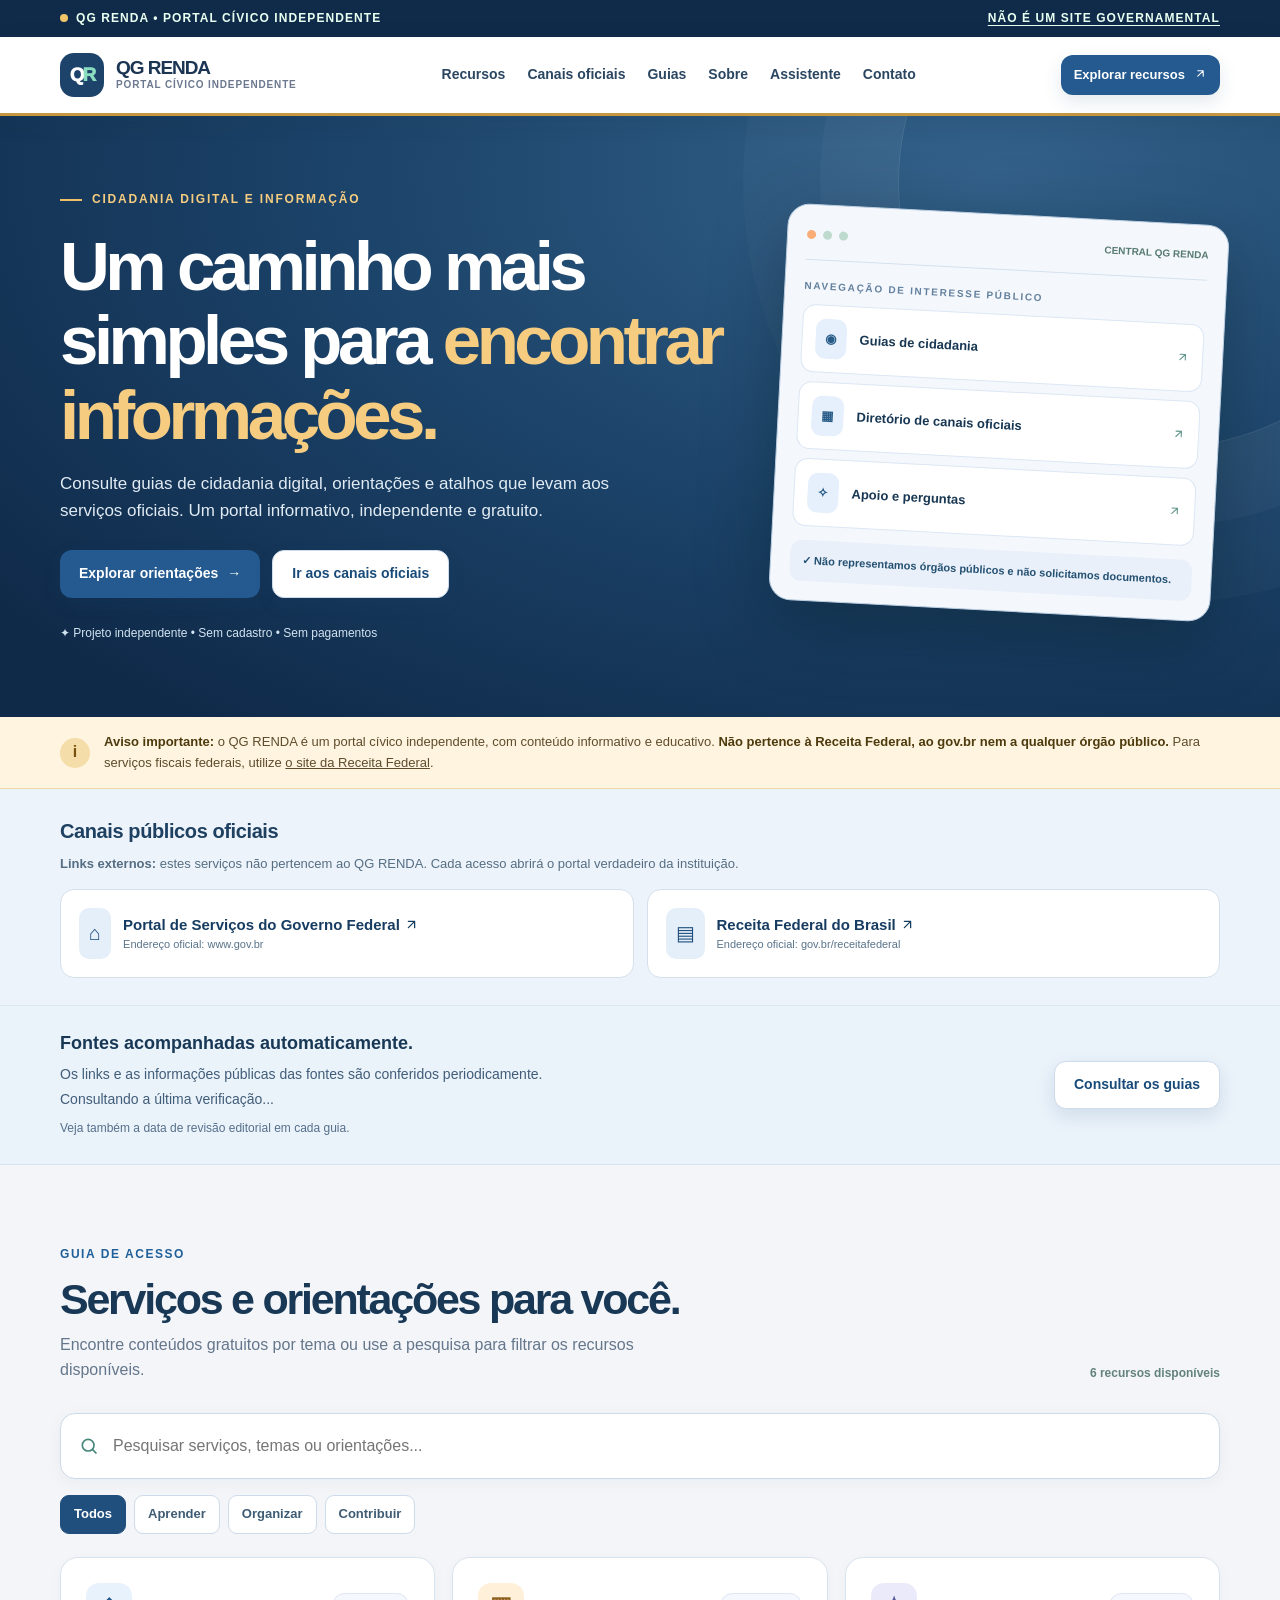
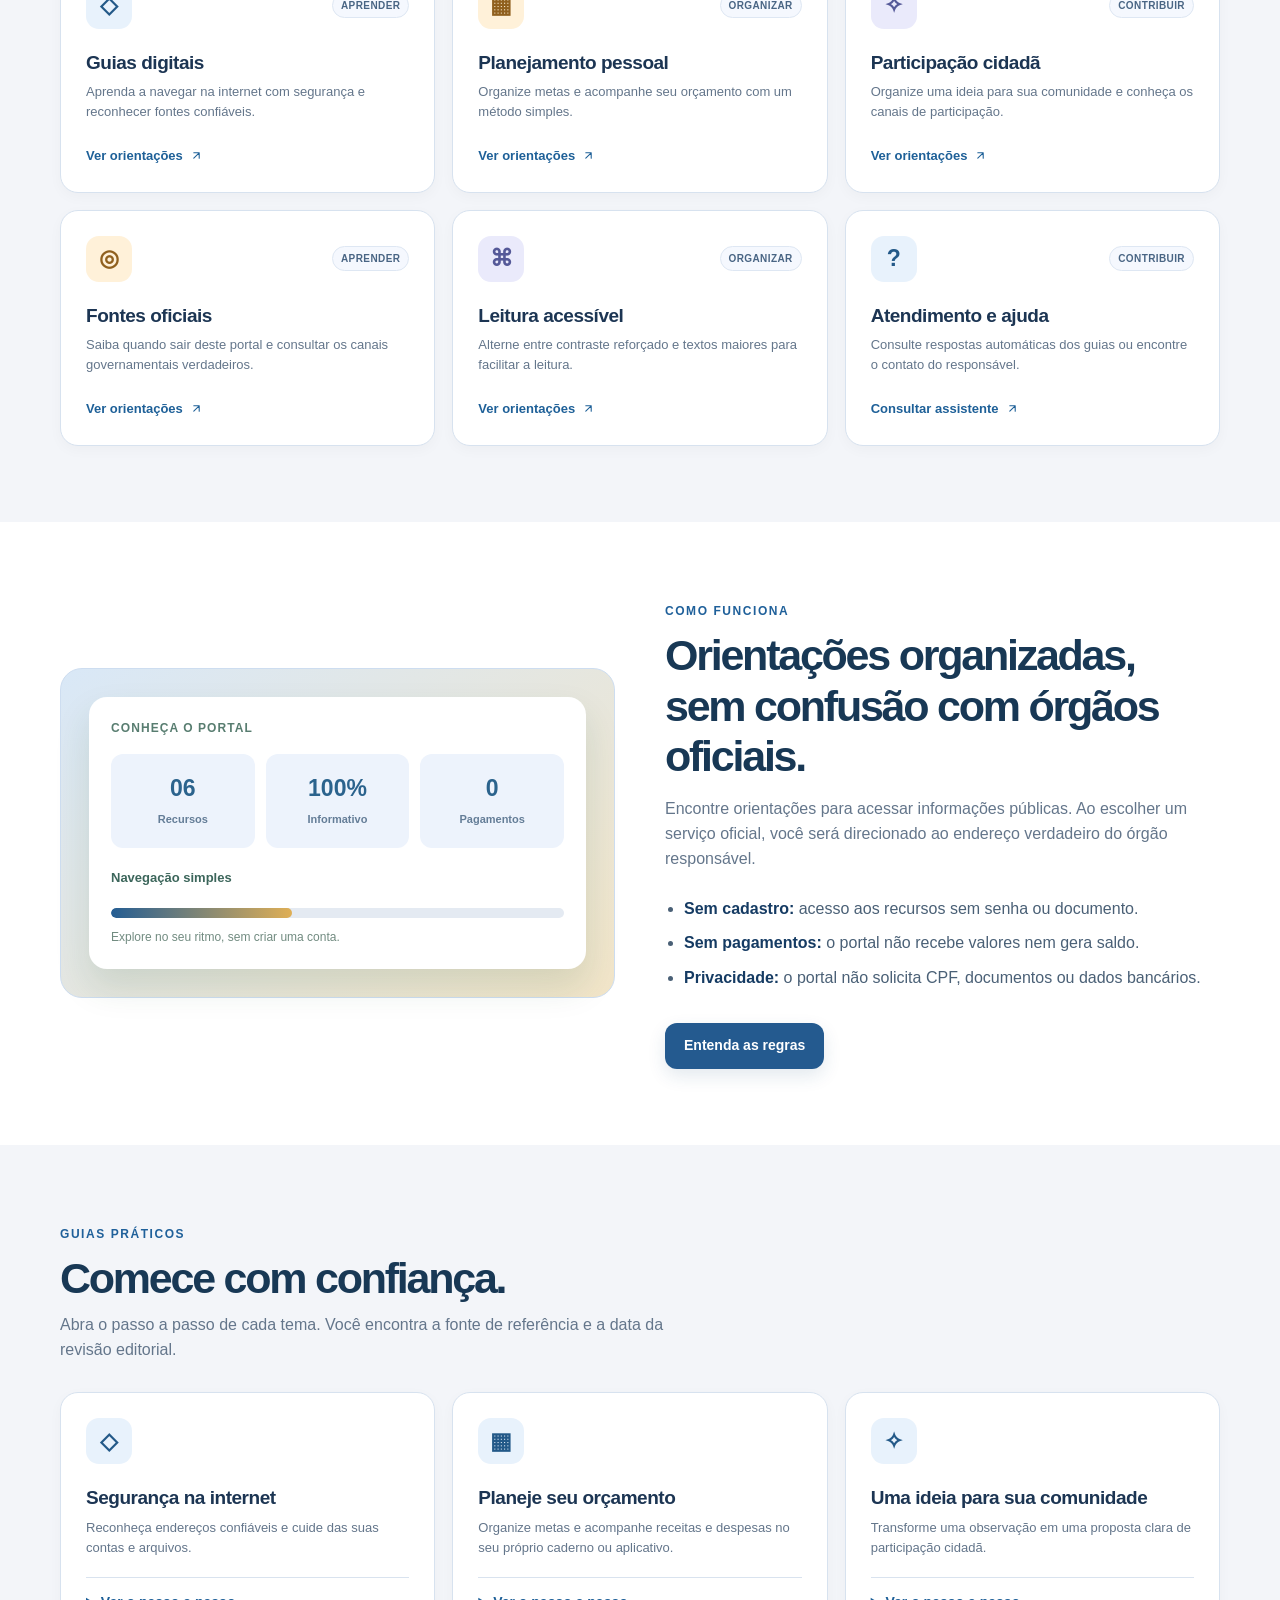
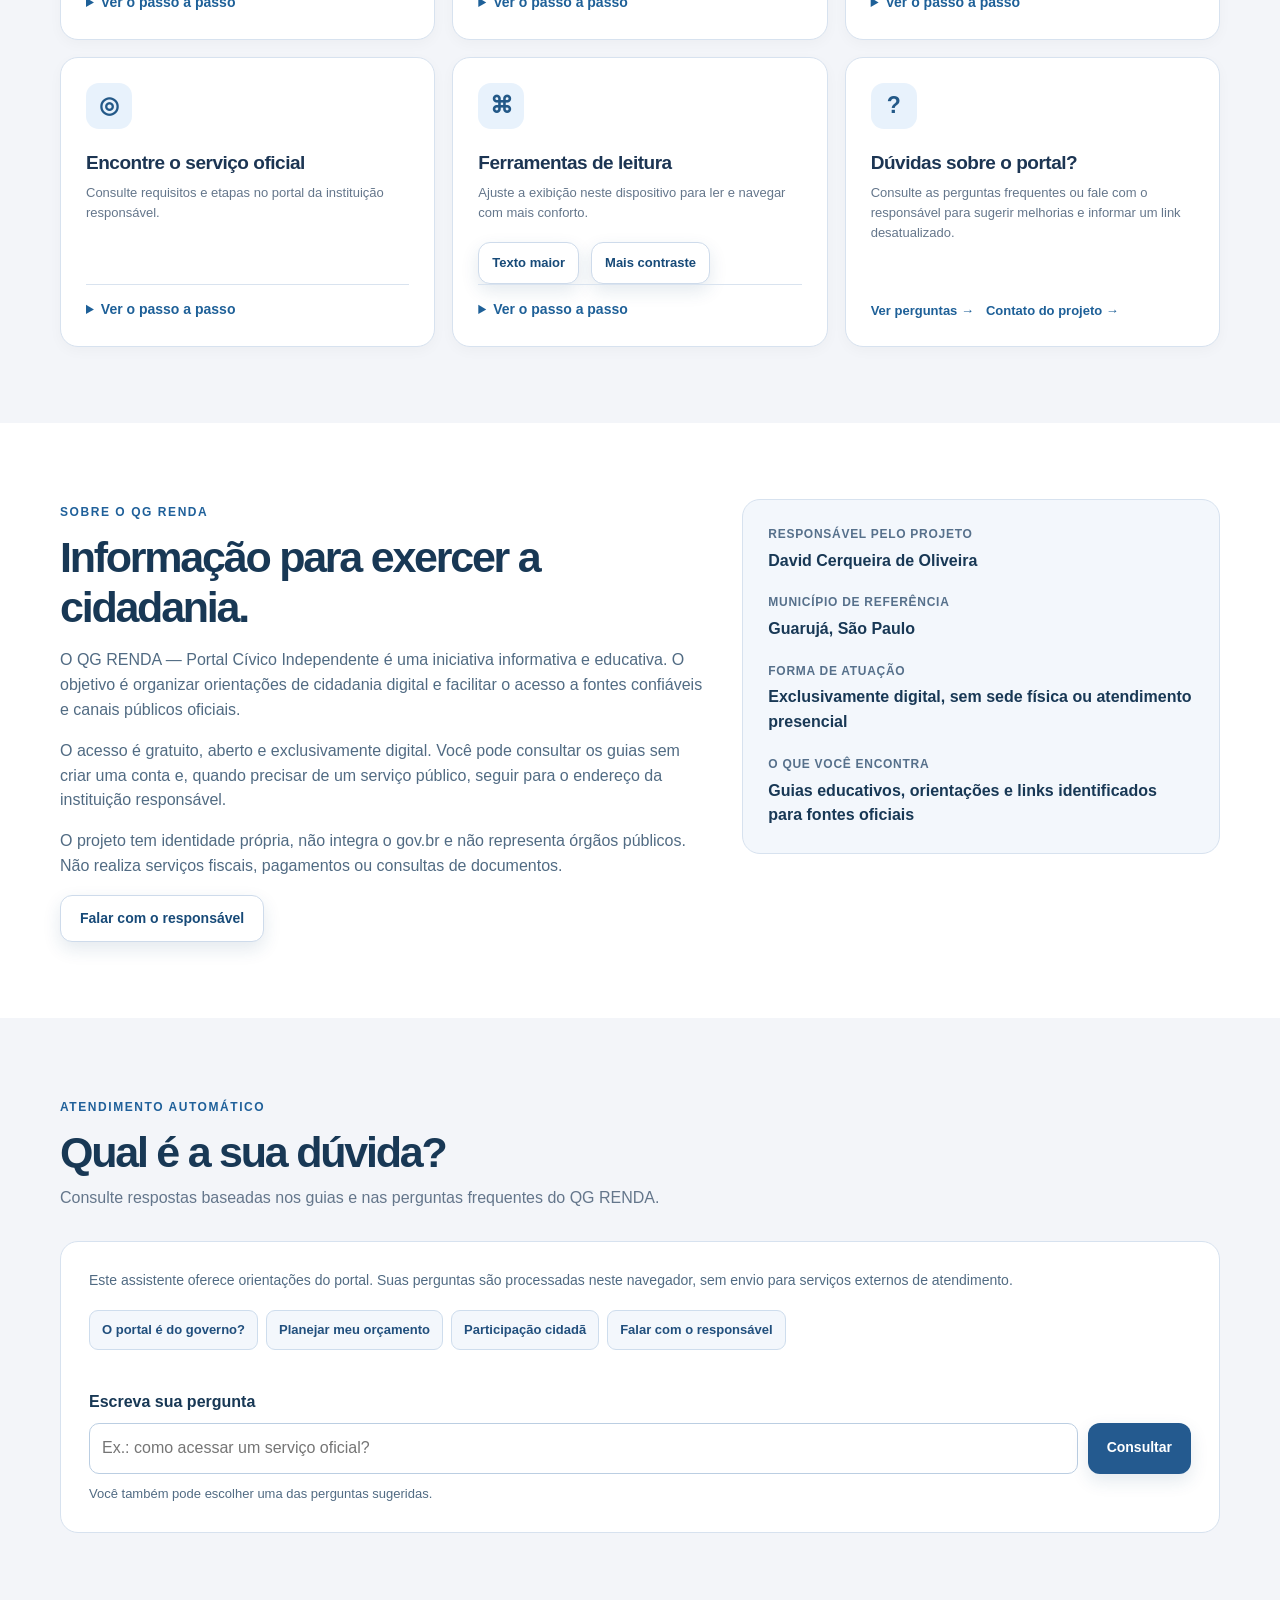
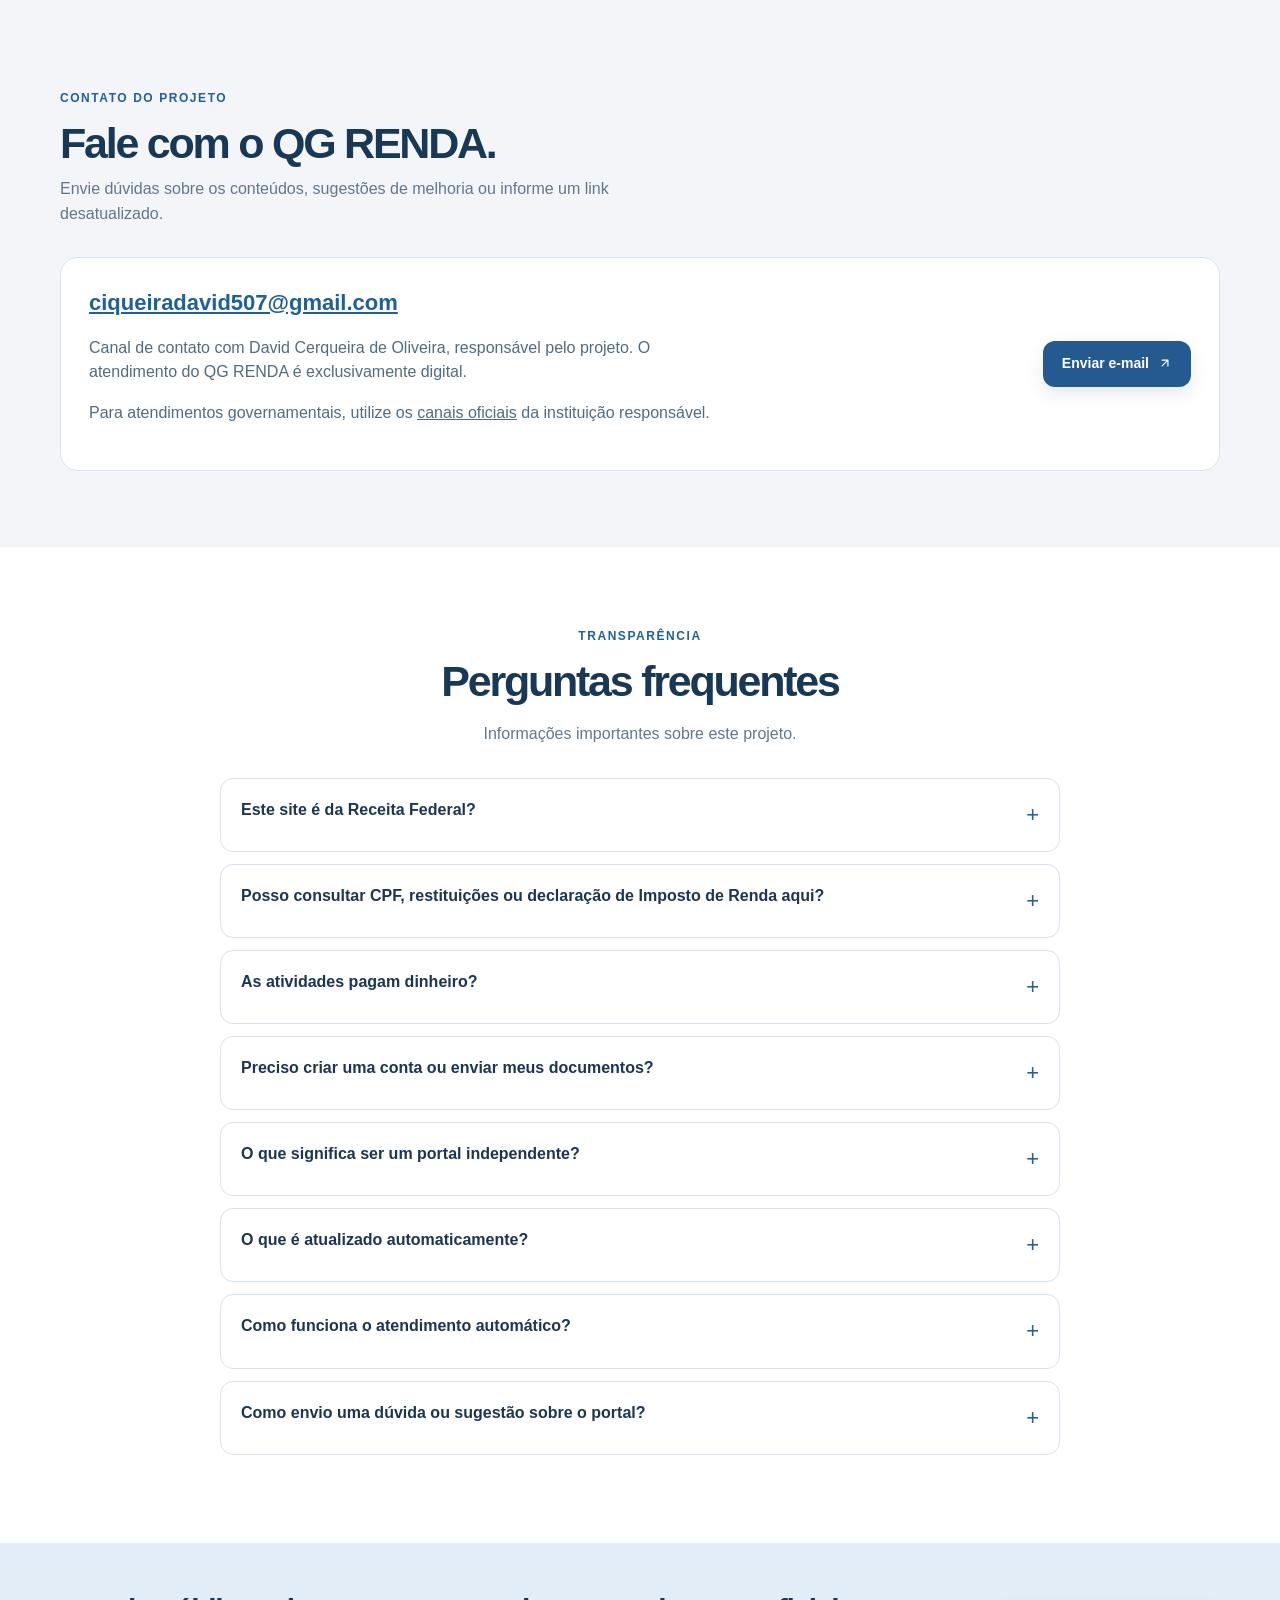
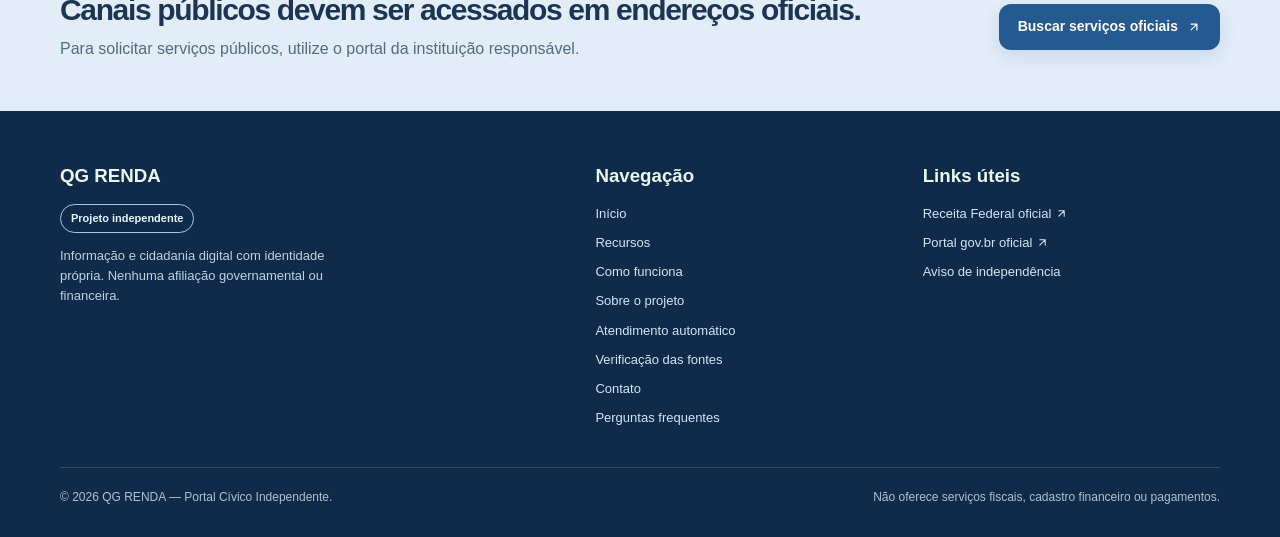
==== commit fdb6f31d: "Automatiza verificação de fontes, informações dos guias e atendimento do portal" ====
--- a/institutional_site/index.html
+++ b/institutional_site/index.html
@@ -25,6 +25,8 @@
 <meta name="twitter:description" content="Guias práticos de cidadania digital e caminhos para fontes oficiais. Conteúdo gratuito de um projeto independente.">
 <meta name="twitter:image" content="https://qg-renda-portal-independente.onrender.com/assets/social-card-v1.png">
 <meta name="twitter:image:alt" content="QG RENDA — Portal Cívico Independente. Guias de cidadania digital, fontes oficiais e acesso gratuito.">
+<script src="/assets/automation.js" defer></script>
+<script src="/assets/assistant.js" defer></script>
 <style>
 :root{font-family:Inter,ui-sans-serif,-apple-system,BlinkMacSystemFont,"Segoe UI",sans-serif;color:#12302f;background:#f5f8f5;scroll-behavior:smooth}
 *{box-sizing:border-box}body{margin:0;font-size:1rem;line-height:1.55}a{color:inherit}button,input{font:inherit}button{cursor:pointer}[hidden]{display:none!important}a:focus-visible,button:focus-visible,input:focus-visible{outline:3px solid #d38a13;outline-offset:3px}
@@ -149,6 +151,36 @@
 .contact-details p{color:#516b83;max-width:650px}
 .contact-email{color:#1e6098;font-size:clamp(1rem,2vw,1.375rem);font-weight:800;overflow-wrap:anywhere}
 .contact-card>.button{flex:none}
+.automation-overview{background:#eaf2fa;border-bottom:1px solid #d7e2ef;padding:24px 0}
+.automation-overview .wrap{display:flex;align-items:center;justify-content:space-between;gap:24px}
+.automation-overview h2{margin:0 0 6px;font-size:1.125rem;color:#183855}
+.automation-overview p{margin:4px 0;font-size:.875rem;color:#415d78}
+.automation-overview small{color:#56708b;font-size:.75rem}
+.automation-overview .button{flex:none}
+.source-update{margin-top:16px;padding:13px;border:1px solid #d5e2ee;border-radius:10px;background:#f3f7fc}
+.source-update p{margin:6px 0 0;font-size:.75rem;overflow-wrap:anywhere}
+.source-update p:first-child{margin-top:0;font-weight:800;color:#335a7a}
+.source-update[data-state="ok"]{border-color:#a9d5c7;background:#f0f8f4}
+.source-update[data-state="unavailable"]{border-color:#e7d5ad;background:#fff8eb}
+.source-update .source-title{font-weight:700;color:#254b70}
+.assistant-panel{padding:28px;border:1px solid #d7e2ef;border-radius:18px;background:#fff}
+.assistant-note{margin:0;color:#516b83;font-size:.875rem}
+.assistant-suggestions{display:flex;flex-wrap:wrap;gap:8px;margin:18px 0}
+.assistant-suggestions button{border:1px solid #cedded;border-radius:9px;background:#f3f7fc;color:#214f7d;padding:9px 12px;font-size:.8125rem;font-weight:700}
+.assistant-messages{display:grid;gap:14px;margin:20px 0}
+.assistant-message{min-width:0;border-radius:13px;padding:18px;overflow-wrap:anywhere}
+.assistant-question{background:#e8f1fb;margin-left:min(10%,55px);color:#214f7d}
+.assistant-answer{background:#f2f7f5;border:1px solid #d6e7df;margin-right:min(6%,35px)}
+.assistant-message h3{margin:0 0 10px;font-size:1.0625rem}
+.assistant-message p{margin:8px 0;color:#415d78}
+.assistant-message ol{padding-left:1.3rem;color:#415d78}
+.assistant-message li+li{margin-top:9px}
+.assistant-message a{color:#1e6098;font-weight:700}
+.assistant-panel label{display:block;font-weight:800;color:#183855;margin-bottom:8px}
+.assistant-input-row{display:flex;align-items:stretch;gap:10px}
+.assistant-input-row input{min-width:0;flex:1;border:1px solid #bbcee2;border-radius:10px;padding:12px;color:#183855;background:#fff}
+.assistant-input-row .button{flex:none}
+#assistant-status{min-height:1.5em;color:#516b83;font-size:.8125rem;margin:10px 0 0}
 @media(max-width:1100px){
 .nav-toggle{display:block}
 .header-actions>.button{display:none}
@@ -160,6 +192,13 @@
 .about-grid{grid-template-columns:minmax(0,1fr);gap:24px}
 .contact-card{display:block;padding:22px}
 .contact-card>.button{margin-top:20px}
+.automation-overview .wrap{display:block}
+.automation-overview .button{margin-top:14px}
+.assistant-panel{padding:20px}
+}
+@media(max-width:480px){
+.assistant-input-row{flex-direction:column}
+.assistant-message{padding:14px;margin-left:0;margin-right:0}
 }
 
 </style>
@@ -169,7 +208,7 @@
 <div class="utility"><div class="wrap"><span><i class="dot"></i> QG RENDA • PORTAL CÍVICO INDEPENDENTE</span><a href="#informacao">Não é um site governamental</a></div></div>
 <header><div class="wrap header-inner">
 <a class="brand" href="#inicio" aria-label="QG RENDA, início"><span class="brand-symbol">Q<span style="color:#8addbf">R</span></span><span><strong class="brand-name">QG RENDA</strong><small class="brand-small">Portal cívico independente</small></span></a>
-<nav class="nav" id="nav" aria-label="Navegação principal"><a href="#servicos">Recursos</a><a href="#canais-oficiais">Canais oficiais</a><a href="#orientacoes">Guias</a><a href="#sobre">Sobre</a><a href="#contato">Contato</a><a href="#perguntas">Ajuda</a></nav>
+<nav class="nav" id="nav" aria-label="Navegação principal"><a href="#servicos">Recursos</a><a href="#canais-oficiais">Canais oficiais</a><a href="#orientacoes">Guias</a><a href="#sobre">Sobre</a><a href="#assistente">Assistente</a><a href="#contato">Contato</a></nav>
 <div class="header-actions"><a href="#servicos" class="button button-small">Explorar recursos <span aria-hidden="true"><svg class="icon-arrow" viewBox="0 0 24 24" fill="none" stroke="currentColor" stroke-width="2" stroke-linecap="round" stroke-linejoin="round" aria-hidden="true" focusable="false"><path d="M7 17 17 7M7 7h10v10"/></svg></span></a><button class="nav-toggle" id="nav-toggle" type="button" aria-expanded="false" aria-controls="nav">☰ <span class="sr-only">Abrir menu</span></button></div>
 </div></header>
 <main id="inicio">
@@ -183,6 +222,7 @@
 <a class="official-link" href="https://www.gov.br/" target="_blank" rel="noopener noreferrer"><span class="official-mark" aria-hidden="true">⌂</span><span><strong>Portal de Serviços do Governo Federal <svg class="icon-arrow" viewBox="0 0 24 24" fill="none" stroke="currentColor" stroke-width="2" stroke-linecap="round" stroke-linejoin="round" aria-hidden="true" focusable="false"><path d="M7 17 17 7M7 7h10v10"/></svg></strong><small>Endereço oficial: www.gov.br</small></span></a>
 <a class="official-link" href="https://www.gov.br/receitafederal/pt-br" target="_blank" rel="noopener noreferrer"><span class="official-mark" aria-hidden="true">▤</span><span><strong>Receita Federal do Brasil <svg class="icon-arrow" viewBox="0 0 24 24" fill="none" stroke="currentColor" stroke-width="2" stroke-linecap="round" stroke-linejoin="round" aria-hidden="true" focusable="false"><path d="M7 17 17 7M7 7h10v10"/></svg></strong><small>Endereço oficial: gov.br/receitafederal</small></span></a>
 </div></div></section>
+<section class="automation-overview" id="automacao" aria-label="Acompanhamento das fontes"><div class="wrap"><div><h2>Fontes acompanhadas automaticamente.</h2><p>Os links e as informações públicas das fontes são conferidos periodicamente.</p><p id="automation-summary" role="status">Consultando a última verificação...</p><small id="automation-checked">Veja também a data de revisão editorial em cada guia.</small></div><a class="button button-light" href="#orientacoes">Consultar os guias</a></div></section>
 <section class="section" id="servicos"><div class="wrap"><div class="section-heading"><div><span class="kicker">Guia de acesso</span><h2>Serviços e orientações para você.</h2><p class="muted">Encontre conteúdos gratuitos por tema ou use a pesquisa para filtrar os recursos disponíveis.</p></div><span id="result-count" class="counter" aria-live="polite">6 recursos disponíveis</span></div>
 <label class="search-box" for="busca"><svg width="20" height="20" viewBox="0 0 24 24" fill="none" stroke="currentColor" stroke-width="2" aria-hidden="true"><circle cx="11" cy="11" r="7"/><path d="m16 16 5 5"/></svg><span class="sr-only">Pesquisar recursos</span><input type="search" id="busca" autocomplete="off" placeholder="Pesquisar serviços, temas ou orientações..."></label>
 <div class="filters" role="group" aria-label="Filtrar recursos"><button type="button" class="filter active" data-filter="todos" aria-pressed="true">Todos</button><button type="button" class="filter" data-filter="aprender" aria-pressed="false">Aprender</button><button type="button" class="filter" data-filter="organizar" aria-pressed="false">Organizar</button><button type="button" class="filter" data-filter="contribuir" aria-pressed="false">Contribuir</button></div>
@@ -192,18 +232,19 @@
 <article class="card" data-category="contribuir" data-search="participação cidadã missões educativas comunidade ideias criatividade fala.br sugestões"><div class="card-top"><span class="card-icon lilac">✧</span><span class="pill">Contribuir</span></div><h3>Participação cidadã</h3><p>Organize uma ideia para sua comunidade e conheça os canais de participação.</p><a href="#guia-missoes">Ver orientações <span aria-hidden="true"><svg class="icon-arrow" viewBox="0 0 24 24" fill="none" stroke="currentColor" stroke-width="2" stroke-linecap="round" stroke-linejoin="round" aria-hidden="true" focusable="false"><path d="M7 17 17 7M7 7h10v10"/></svg></span></a></article>
 <article class="card" data-category="aprender" data-search="fontes oficiais receita federal govbr impostos informações"><div class="card-top"><span class="card-icon peach">◎</span><span class="pill">Aprender</span></div><h3>Fontes oficiais</h3><p>Saiba quando sair deste portal e consultar os canais governamentais verdadeiros.</p><a href="#guia-fontes">Ver orientações <span aria-hidden="true"><svg class="icon-arrow" viewBox="0 0 24 24" fill="none" stroke="currentColor" stroke-width="2" stroke-linecap="round" stroke-linejoin="round" aria-hidden="true" focusable="false"><path d="M7 17 17 7M7 7h10v10"/></svg></span></a></article>
 <article class="card" data-category="organizar" data-search="acessibilidade contraste texto leitura navegação"><div class="card-top"><span class="card-icon lilac">⌘</span><span class="pill">Organizar</span></div><h3>Leitura acessível</h3><p>Alterne entre contraste reforçado e textos maiores para facilitar a leitura.</p><a href="#guia-acessibilidade">Ver orientações <span aria-hidden="true"><svg class="icon-arrow" viewBox="0 0 24 24" fill="none" stroke="currentColor" stroke-width="2" stroke-linecap="round" stroke-linejoin="round" aria-hidden="true" focusable="false"><path d="M7 17 17 7M7 7h10v10"/></svg></span></a></article>
-<article class="card" data-category="contribuir" data-search="ajuda perguntas frequentes contato suporte informações"><div class="card-top"><span class="card-icon">?</span><span class="pill">Contribuir</span></div><h3>Perguntas e ajuda</h3><p>Entenda o que o projeto faz e quais informações ele nunca solicitará.</p><a href="#perguntas">Abrir ajuda <span aria-hidden="true"><svg class="icon-arrow" viewBox="0 0 24 24" fill="none" stroke="currentColor" stroke-width="2" stroke-linecap="round" stroke-linejoin="round" aria-hidden="true" focusable="false"><path d="M7 17 17 7M7 7h10v10"/></svg></span></a></article>
+<article class="card" data-category="contribuir" data-search="assistente atendimento automático ajuda perguntas frequentes contato suporte informações"><div class="card-top"><span class="card-icon">?</span><span class="pill">Contribuir</span></div><h3>Atendimento e ajuda</h3><p>Consulte respostas automáticas dos guias ou encontre o contato do responsável.</p><a href="#assistente">Consultar assistente <span aria-hidden="true"><svg class="icon-arrow" viewBox="0 0 24 24" fill="none" stroke="currentColor" stroke-width="2" stroke-linecap="round" stroke-linejoin="round" aria-hidden="true" focusable="false"><path d="M7 17 17 7M7 7h10v10"/></svg></span></a></article>
 </div><p id="empty" class="empty" aria-live="polite">Nenhum resultado encontrado. Tente outra palavra-chave.</p></div></section>
 <section class="section alt" id="como-funciona"><div class="wrap feature"><div class="feature-panel"><div class="feature-figure"><div style="font-size:0.75rem;font-weight:900;letter-spacing:.09em;color:#587d70;text-transform:uppercase;margin-bottom:16px">Conheça o portal</div><div class="figure-stat"><div><strong>06</strong><span>Recursos</span></div><div><strong>100%</strong><span>Informativo</span></div><div><strong>0</strong><span>Pagamentos</span></div></div><div style="margin-top:20px;font-size:0.8125rem;font-weight:800;color:#3c665b">Navegação simples</div><div class="figure-progress"><div></div></div><div style="font-size:0.75rem;color:#718b80">Explore no seu ritmo, sem criar uma conta.</div></div></div><div class="feature-text"><span class="kicker">Como funciona</span><h2>Orientações organizadas, sem confusão com órgãos oficiais.</h2><p class="muted">Encontre orientações para acessar informações públicas. Ao escolher um serviço oficial, você será direcionado ao endereço verdadeiro do órgão responsável.</p><ul><li><strong>Sem cadastro:</strong> acesso aos recursos sem senha ou documento.</li><li><strong>Sem pagamentos:</strong> o portal não recebe valores nem gera saldo.</li><li><strong>Privacidade:</strong> o portal não solicita CPF, documentos ou dados bancários.</li></ul><a class="button" href="#perguntas">Entenda as regras</a></div></div></section>
 <section class="section" id="orientacoes"><div class="wrap"><div class="section-heading"><div><span class="kicker">Guias práticos</span><h2>Comece com confiança.</h2><p class="muted">Abra o passo a passo de cada tema. Você encontra a fonte de referência e a data da revisão editorial.</p></div></div><div class="cards">
-<article class="card" id="guia-seguranca"><span class="card-icon" aria-hidden="true">◇</span><h3>Segurança na internet</h3><p>Reconheça endereços confiáveis e cuide das suas contas e arquivos.</p><details class="guide-steps"><summary>Ver o passo a passo</summary><ol><li>Antes de abrir um link recebido, confira o endereço completo e procure o canal da instituição responsável. Desconfie de mensagens que exigem uma ação urgente sem explicar o motivo.</li><li>Use senhas diferentes para cada conta e ative a verificação em duas etapas quando o serviço oferecer essa opção.</li><li>Mantenha o sistema e os aplicativos atualizados. Faça cópias dos arquivos importantes e consulte os fascículos do CERT.br para aprofundar o tema.</li></ol><p>Fonte: <a href="https://cartilha.cert.br/fasciculos/" target="_blank" rel="noopener noreferrer">Cartilha de Segurança para Internet — CERT.br / NIC.br <svg class="icon-arrow" viewBox="0 0 24 24" fill="none" stroke="currentColor" stroke-width="2" stroke-linecap="round" stroke-linejoin="round" aria-hidden="true" focusable="false"><path d="M7 17 17 7M7 7h10v10"/></svg></a>.</p><p class="guide-date">Revisão editorial do QG RENDA: <time datetime="2026-11-14">14/11/2026</time>.</p></details></article>
-<article class="card" id="guia-planejamento"><span class="card-icon" aria-hidden="true">▦</span><h3>Planeje seu orçamento</h3><p>Organize metas e acompanhe receitas e despesas no seu próprio caderno ou aplicativo.</p><details class="guide-steps"><summary>Ver o passo a passo</summary><ol><li>Defina um objetivo e o período do planejamento. Estime as receitas e as despesas desse período antes de assumir novos compromissos.</li><li>Registre os valores e agrupe as despesas por categoria. Use seu próprio caderno, planilha ou aplicativo; este portal não recebe nem armazena seu orçamento.</li><li>Compare o que foi previsto com o que aconteceu. Revise as prioridades e ajuste o planejamento do próximo período conforme sua realidade.</li></ol><p>Fonte: <a href="https://www.bcb.gov.br/content/cidadaniafinanceira/documentos_cidadania/Cuidando_do_seu_dinheiro_Gestao_de_Financas_Pessoais/caderno_cidadania_financeira.pdf" target="_blank" rel="noopener noreferrer">Caderno de Educação Financeira — Banco Central (PDF) <svg class="icon-arrow" viewBox="0 0 24 24" fill="none" stroke="currentColor" stroke-width="2" stroke-linecap="round" stroke-linejoin="round" aria-hidden="true" focusable="false"><path d="M7 17 17 7M7 7h10v10"/></svg></a>.</p><p class="guide-date">Revisão editorial do QG RENDA: <time datetime="2026-11-14">14/11/2026</time>.</p></details></article>
-<article class="card" id="guia-missoes"><span class="card-icon" aria-hidden="true">✧</span><h3>Uma ideia para sua comunidade</h3><p>Transforme uma observação em uma proposta clara de participação cidadã.</p><details class="guide-steps"><summary>Ver o passo a passo</summary><ol><li>Escolha uma melhoria útil para a comunidade e identifique o órgão que pode tratar do assunto. No canal oficial, confira o tipo de manifestação adequado ao seu objetivo.</li><li>Escreva de forma objetiva o contexto, a melhoria sugerida e o resultado esperado. Reúna documentos pertinentes, quando houver, para anexar diretamente no canal oficial.</li><li>Para assuntos atendidos pelo Fala.BR, siga as orientações da plataforma, envie sua manifestação e guarde o protocolo. Acompanhe a resposta pelo próprio canal; o QG RENDA não encaminha pedidos em seu nome.</li></ol><p>Fonte: <a href="https://www.gov.br/ouvidorias/pt-br/falabr" target="_blank" rel="noopener noreferrer">Fala.BR — Ouvidorias.gov / CGU <svg class="icon-arrow" viewBox="0 0 24 24" fill="none" stroke="currentColor" stroke-width="2" stroke-linecap="round" stroke-linejoin="round" aria-hidden="true" focusable="false"><path d="M7 17 17 7M7 7h10v10"/></svg></a>.</p><p class="guide-date">Revisão editorial do QG RENDA: <time datetime="2026-11-14">14/11/2026</time>.</p></details></article>
-<article class="card" id="guia-fontes"><span class="card-icon" aria-hidden="true">◎</span><h3>Encontre o serviço oficial</h3><p>Consulte requisitos e etapas no portal da instituição responsável.</p><details class="guide-steps"><summary>Ver o passo a passo</summary><ol><li>Pesquise o nome do serviço no catálogo do gov.br ou procure pelo órgão responsável. Confira se a página encontrada corresponde ao atendimento que você precisa.</li><li>Leia os requisitos, os documentos necessários, as etapas e os canais de atendimento informados na página oficial.</li><li>Ao iniciar o atendimento, confira o endereço de destino e acompanhe o pedido pelo canal indicado. Serviços fiscais federais devem ser realizados na Receita Federal; este portal independente apenas oferece orientação e links.</li></ol><p>Fonte: <a href="https://www.gov.br/pt-br/servicos" target="_blank" rel="noopener noreferrer">Catálogo de serviços — Portal gov.br <svg class="icon-arrow" viewBox="0 0 24 24" fill="none" stroke="currentColor" stroke-width="2" stroke-linecap="round" stroke-linejoin="round" aria-hidden="true" focusable="false"><path d="M7 17 17 7M7 7h10v10"/></svg></a>.</p><p class="guide-date">Revisão editorial do QG RENDA: <time datetime="2026-11-14">14/11/2026</time>.</p></details></article>
-<article class="card" id="guia-acessibilidade"><span class="card-icon" aria-hidden="true">⌘</span><h3>Ferramentas de leitura</h3><p>Ajuste a exibição neste dispositivo para ler e navegar com mais conforto.</p><div class="guide-actions"><button id="larger-text" type="button" class="button button-light button-small" aria-pressed="false">Texto maior</button><button id="contrast" type="button" class="button button-light button-small" aria-pressed="false">Mais contraste</button></div><details class="guide-steps"><summary>Ver o passo a passo</summary><ol><li>Experimente os botões Texto maior e Mais contraste deste portal. Clique novamente para voltar à exibição anterior.</li><li>Se preferir, use o zoom do navegador. Para navegar com o teclado, pressione Tab para mudar de controle e Enter ou Espaço para ativar botões e abrir os passos dos guias.</li><li>Consulte as orientações de acessibilidade digital do Governo Digital para conhecer outros recursos e práticas de acesso à informação.</li></ol><p>Fonte: <a href="https://www.gov.br/governodigital/pt-br/acessibilidade-e-usuario/acessibilidade-digital" target="_blank" rel="noopener noreferrer">Acessibilidade Digital — Governo Digital <svg class="icon-arrow" viewBox="0 0 24 24" fill="none" stroke="currentColor" stroke-width="2" stroke-linecap="round" stroke-linejoin="round" aria-hidden="true" focusable="false"><path d="M7 17 17 7M7 7h10v10"/></svg></a>.</p><p class="guide-date">Revisão editorial do QG RENDA: <time datetime="2026-11-14">14/11/2026</time>.</p></details></article>
+<article class="card" id="guia-seguranca"><span class="card-icon" aria-hidden="true">◇</span><h3>Segurança na internet</h3><p>Reconheça endereços confiáveis e cuide das suas contas e arquivos.</p><details class="guide-steps"><summary>Ver o passo a passo</summary><ol><li>Antes de abrir um link recebido, confira o endereço completo e procure o canal da instituição responsável. Desconfie de mensagens que exigem uma ação urgente sem explicar o motivo.</li><li>Use senhas diferentes para cada conta e ative a verificação em duas etapas quando o serviço oferecer essa opção.</li><li>Mantenha o sistema e os aplicativos atualizados. Faça cópias dos arquivos importantes e consulte os fascículos do CERT.br para aprofundar o tema.</li></ol><p>Fonte: <a href="https://cartilha.cert.br/fasciculos/" target="_blank" rel="noopener noreferrer">Cartilha de Segurança para Internet — CERT.br / NIC.br <svg class="icon-arrow" viewBox="0 0 24 24" fill="none" stroke="currentColor" stroke-width="2" stroke-linecap="round" stroke-linejoin="round" aria-hidden="true" focusable="false"><path d="M7 17 17 7M7 7h10v10"/></svg></a>.</p><p class="guide-date">Revisão editorial do QG RENDA: <time datetime="2026-11-14">14/11/2026</time>.</p><div class="source-update" data-source-update data-source-id="seguranca" data-state="pending"><p class="source-check">Aguardando a verificação automática da fonte.</p><p class="source-title" hidden></p><p class="source-description" hidden></p><p class="source-updated" hidden></p></div></details></article>
+<article class="card" id="guia-planejamento"><span class="card-icon" aria-hidden="true">▦</span><h3>Planeje seu orçamento</h3><p>Organize metas e acompanhe receitas e despesas no seu próprio caderno ou aplicativo.</p><details class="guide-steps"><summary>Ver o passo a passo</summary><ol><li>Defina um objetivo e o período do planejamento. Estime as receitas e as despesas desse período antes de assumir novos compromissos.</li><li>Registre os valores e agrupe as despesas por categoria. Use seu próprio caderno, planilha ou aplicativo; este portal não recebe nem armazena seu orçamento.</li><li>Compare o que foi previsto com o que aconteceu. Revise as prioridades e ajuste o planejamento do próximo período conforme sua realidade.</li></ol><p>Fonte: <a href="https://www.bcb.gov.br/content/cidadaniafinanceira/documentos_cidadania/Cuidando_do_seu_dinheiro_Gestao_de_Financas_Pessoais/caderno_cidadania_financeira.pdf" target="_blank" rel="noopener noreferrer">Caderno de Educação Financeira — Banco Central (PDF) <svg class="icon-arrow" viewBox="0 0 24 24" fill="none" stroke="currentColor" stroke-width="2" stroke-linecap="round" stroke-linejoin="round" aria-hidden="true" focusable="false"><path d="M7 17 17 7M7 7h10v10"/></svg></a>.</p><p class="guide-date">Revisão editorial do QG RENDA: <time datetime="2026-11-14">14/11/2026</time>.</p><div class="source-update" data-source-update data-source-id="planejamento" data-state="pending"><p class="source-check">Aguardando a verificação automática da fonte.</p><p class="source-title" hidden></p><p class="source-description" hidden></p><p class="source-updated" hidden></p></div></details></article>
+<article class="card" id="guia-missoes"><span class="card-icon" aria-hidden="true">✧</span><h3>Uma ideia para sua comunidade</h3><p>Transforme uma observação em uma proposta clara de participação cidadã.</p><details class="guide-steps"><summary>Ver o passo a passo</summary><ol><li>Escolha uma melhoria útil para a comunidade e identifique o órgão que pode tratar do assunto. No canal oficial, confira o tipo de manifestação adequado ao seu objetivo.</li><li>Escreva de forma objetiva o contexto, a melhoria sugerida e o resultado esperado. Reúna documentos pertinentes, quando houver, para anexar diretamente no canal oficial.</li><li>Para assuntos atendidos pelo Fala.BR, siga as orientações da plataforma, envie sua manifestação e guarde o protocolo. Acompanhe a resposta pelo próprio canal; o QG RENDA não encaminha pedidos em seu nome.</li></ol><p>Fonte: <a href="https://www.gov.br/ouvidorias/pt-br/falabr" target="_blank" rel="noopener noreferrer">Fala.BR — Ouvidorias.gov / CGU <svg class="icon-arrow" viewBox="0 0 24 24" fill="none" stroke="currentColor" stroke-width="2" stroke-linecap="round" stroke-linejoin="round" aria-hidden="true" focusable="false"><path d="M7 17 17 7M7 7h10v10"/></svg></a>.</p><p class="guide-date">Revisão editorial do QG RENDA: <time datetime="2026-11-14">14/11/2026</time>.</p><div class="source-update" data-source-update data-source-id="participacao" data-state="pending"><p class="source-check">Aguardando a verificação automática da fonte.</p><p class="source-title" hidden></p><p class="source-description" hidden></p><p class="source-updated" hidden></p></div></details></article>
+<article class="card" id="guia-fontes"><span class="card-icon" aria-hidden="true">◎</span><h3>Encontre o serviço oficial</h3><p>Consulte requisitos e etapas no portal da instituição responsável.</p><details class="guide-steps"><summary>Ver o passo a passo</summary><ol><li>Pesquise o nome do serviço no catálogo do gov.br ou procure pelo órgão responsável. Confira se a página encontrada corresponde ao atendimento que você precisa.</li><li>Leia os requisitos, os documentos necessários, as etapas e os canais de atendimento informados na página oficial.</li><li>Ao iniciar o atendimento, confira o endereço de destino e acompanhe o pedido pelo canal indicado. Serviços fiscais federais devem ser realizados na Receita Federal; este portal independente apenas oferece orientação e links.</li></ol><p>Fonte: <a href="https://www.gov.br/pt-br/servicos" target="_blank" rel="noopener noreferrer">Catálogo de serviços — Portal gov.br <svg class="icon-arrow" viewBox="0 0 24 24" fill="none" stroke="currentColor" stroke-width="2" stroke-linecap="round" stroke-linejoin="round" aria-hidden="true" focusable="false"><path d="M7 17 17 7M7 7h10v10"/></svg></a>.</p><p class="guide-date">Revisão editorial do QG RENDA: <time datetime="2026-11-14">14/11/2026</time>.</p><div class="source-update" data-source-update data-source-id="servicos" data-state="pending"><p class="source-check">Aguardando a verificação automática da fonte.</p><p class="source-title" hidden></p><p class="source-description" hidden></p><p class="source-updated" hidden></p></div></details></article>
+<article class="card" id="guia-acessibilidade"><span class="card-icon" aria-hidden="true">⌘</span><h3>Ferramentas de leitura</h3><p>Ajuste a exibição neste dispositivo para ler e navegar com mais conforto.</p><div class="guide-actions"><button id="larger-text" type="button" class="button button-light button-small" aria-pressed="false">Texto maior</button><button id="contrast" type="button" class="button button-light button-small" aria-pressed="false">Mais contraste</button></div><details class="guide-steps"><summary>Ver o passo a passo</summary><ol><li>Experimente os botões Texto maior e Mais contraste deste portal. Clique novamente para voltar à exibição anterior.</li><li>Se preferir, use o zoom do navegador. Para navegar com o teclado, pressione Tab para mudar de controle e Enter ou Espaço para ativar botões e abrir os passos dos guias.</li><li>Consulte as orientações de acessibilidade digital do Governo Digital para conhecer outros recursos e práticas de acesso à informação.</li></ol><p>Fonte: <a href="https://www.gov.br/governodigital/pt-br/acessibilidade-e-usuario/acessibilidade-digital" target="_blank" rel="noopener noreferrer">Acessibilidade Digital — Governo Digital <svg class="icon-arrow" viewBox="0 0 24 24" fill="none" stroke="currentColor" stroke-width="2" stroke-linecap="round" stroke-linejoin="round" aria-hidden="true" focusable="false"><path d="M7 17 17 7M7 7h10v10"/></svg></a>.</p><p class="guide-date">Revisão editorial do QG RENDA: <time datetime="2026-11-14">14/11/2026</time>.</p><div class="source-update" data-source-update data-source-id="acessibilidade" data-state="pending"><p class="source-check">Aguardando a verificação automática da fonte.</p><p class="source-title" hidden></p><p class="source-description" hidden></p><p class="source-updated" hidden></p></div></details></article>
 <article class="card"><span class="card-icon" aria-hidden="true">?</span><h3>Dúvidas sobre o portal?</h3><p>Consulte as perguntas frequentes ou fale com o responsável para sugerir melhorias e informar um link desatualizado.</p><div class="guide-actions"><a href="#perguntas">Ver perguntas →</a><a href="#contato">Contato do projeto →</a></div></article>
 </div></div></section>
 <section class="section alt" id="sobre"><div class="wrap about-grid"><div class="about-text"><span class="kicker">Sobre o QG RENDA</span><h2>Informação para exercer a cidadania.</h2><p>O QG RENDA — Portal Cívico Independente é uma iniciativa informativa e educativa. O objetivo é organizar orientações de cidadania digital e facilitar o acesso a fontes confiáveis e canais públicos oficiais.</p><p>O acesso é gratuito, aberto e exclusivamente digital. Você pode consultar os guias sem criar uma conta e, quando precisar de um serviço público, seguir para o endereço da instituição responsável.</p><p>O projeto tem identidade própria, não integra o gov.br e não representa órgãos públicos. Não realiza serviços fiscais, pagamentos ou consultas de documentos.</p><a class="button button-light" href="#contato">Falar com o responsável</a></div><dl class="project-facts"><dt>Responsável pelo projeto</dt><dd>David Cerqueira de Oliveira</dd><dt>Município de referência</dt><dd>Guarujá, São Paulo</dd><dt>Forma de atuação</dt><dd>Exclusivamente digital, sem sede física ou atendimento presencial</dd><dt>O que você encontra</dt><dd>Guias educativos, orientações e links identificados para fontes oficiais</dd></dl></div></section>
+<section class="section" id="assistente"><div class="wrap"><div class="section-heading"><div><span class="kicker">Atendimento automático</span><h2>Qual é a sua dúvida?</h2><p class="muted">Consulte respostas baseadas nos guias e nas perguntas frequentes do QG RENDA.</p></div></div><div class="assistant-panel"><p class="assistant-note">Este assistente oferece orientações do portal. Suas perguntas são processadas neste navegador, sem envio para serviços externos de atendimento.</p><div class="assistant-suggestions" aria-label="Sugestões de perguntas"><button type="button" data-assistant-question="O QG RENDA é do governo?">O portal é do governo?</button><button type="button" data-assistant-question="Como planejar meu orçamento?">Planejar meu orçamento</button><button type="button" data-assistant-question="Como usar o Fala.BR?">Participação cidadã</button><button type="button" data-assistant-question="Como falar com o responsável?">Falar com o responsável</button></div><div class="assistant-messages" id="assistant-messages" role="log" aria-live="polite" aria-relevant="additions"></div><label for="assistant-question">Escreva sua pergunta</label><div class="assistant-input-row"><input id="assistant-question" type="text" maxlength="300" autocomplete="off" placeholder="Ex.: como acessar um serviço oficial?" aria-describedby="assistant-status"><button class="button" id="assistant-send" type="button">Consultar</button></div><p id="assistant-status" role="status">Você também pode escolher uma das perguntas sugeridas.</p></div></div></section>
 <section class="section" id="contato"><div class="wrap"><div class="section-heading"><div><span class="kicker">Contato do projeto</span><h2>Fale com o QG RENDA.</h2><p class="muted">Envie dúvidas sobre os conteúdos, sugestões de melhoria ou informe um link desatualizado.</p></div></div><div class="contact-card"><div class="contact-details"><a class="contact-email" href="mailto:ciqueiradavid507@gmail.com?subject=Contato%20pelo%20portal%20QG%20RENDA">ciqueiradavid507@gmail.com</a><p>Canal de contato com David Cerqueira de Oliveira, responsável pelo projeto. O atendimento do QG RENDA é exclusivamente digital.</p><p>Para atendimentos governamentais, utilize os <a href="#canais-oficiais">canais oficiais</a> da instituição responsável.</p></div><a class="button" href="mailto:ciqueiradavid507@gmail.com?subject=Contato%20pelo%20portal%20QG%20RENDA">Enviar e-mail <span aria-hidden="true"><svg class="icon-arrow" viewBox="0 0 24 24" fill="none" stroke="currentColor" stroke-width="2" stroke-linecap="round" stroke-linejoin="round" aria-hidden="true" focusable="false"><path d="M7 17 17 7M7 7h10v10"/></svg></span></a></div></div></section>
 <section class="section alt" id="perguntas"><div class="wrap faq"><div style="text-align:center;margin-bottom:31px"><span class="kicker">Transparência</span><h2>Perguntas frequentes</h2><p class="muted">Informações importantes sobre este projeto.</p></div>
 <details><summary>Este site é da Receita Federal?</summary><p>Não. Este é um portal independente do QG RENDA, com conteúdo educativo. Ele não representa a Receita Federal, o gov.br ou qualquer órgão público.</p></details>
@@ -211,11 +252,13 @@
 <details><summary>As atividades pagam dinheiro?</summary><p>Não. As atividades são educativas e voluntárias. O portal não oferece Pix, carteira, saque, prêmios ou promessas de renda.</p></details>
 <details><summary>Preciso criar uma conta ou enviar meus documentos?</summary><p>Não. O acesso é aberto e não pede CPF, documentos, fotos, senhas nem dados bancários. O portal também não oferece login.</p></details>
 <details><summary>O que significa ser um portal independente?</summary><p>O QG RENDA organiza conteúdos educativos e links para facilitar o acesso à informação. O portal tem identidade própria e não representa órgãos públicos. Os serviços governamentais são realizados exclusivamente nos canais oficiais indicados.</p></details>
+<details><summary>O que é atualizado automaticamente?</summary><p>O sistema confere os links e renova os títulos, resumos disponíveis e datas de verificação das fontes. Os passos escritos pelo QG RENDA mantêm a data de revisão editorial indicada em cada guia.</p></details>
+<details><summary>Como funciona o atendimento automático?</summary><p>O <a href="#assistente">assistente do portal</a> consulta os guias e as perguntas frequentes para oferecer orientações. Se não encontrar uma resposta, indica o <a href="#contato">contato do responsável</a>. As consultas não são enviadas a serviços externos de atendimento.</p></details>
 <details><summary>Como envio uma dúvida ou sugestão sobre o portal?</summary><p>Use o <a href="#contato">contato do QG RENDA</a> para falar com o responsável pelo projeto. Para solicitações sobre serviços de um órgão público, procure diretamente o canal oficial desse órgão.</p></details>
 </div></section>
 <section class="cta"><div class="wrap"><div><h2>Canais públicos devem ser acessados em endereços oficiais.</h2><p>Para solicitar serviços públicos, utilize o portal da instituição responsável.</p></div><a class="button" href="https://www.gov.br/pt-br/servicos" target="_blank" rel="noopener noreferrer">Buscar serviços oficiais <svg class="icon-arrow" viewBox="0 0 24 24" fill="none" stroke="currentColor" stroke-width="2" stroke-linecap="round" stroke-linejoin="round" aria-hidden="true" focusable="false"><path d="M7 17 17 7M7 7h10v10"/></svg></a></div></section>
 </main>
-<footer><div class="wrap"><div class="foot-grid"><div><h3>QG RENDA</h3><span class="badge-independent">Projeto independente</span><p>Informação e cidadania digital com identidade própria. Nenhuma afiliação governamental ou financeira.</p></div><div><h3>Navegação</h3><a href="#inicio">Início</a><a href="#servicos">Recursos</a><a href="#como-funciona">Como funciona</a><a href="#sobre">Sobre o projeto</a><a href="#contato">Contato</a><a href="#perguntas">Perguntas frequentes</a></div><div><h3>Links úteis</h3><a href="https://www.gov.br/receitafederal/pt-br" target="_blank" rel="noopener noreferrer">Receita Federal oficial <svg class="icon-arrow" viewBox="0 0 24 24" fill="none" stroke="currentColor" stroke-width="2" stroke-linecap="round" stroke-linejoin="round" aria-hidden="true" focusable="false"><path d="M7 17 17 7M7 7h10v10"/></svg></a><a href="https://www.gov.br/" target="_blank" rel="noopener noreferrer">Portal gov.br oficial <svg class="icon-arrow" viewBox="0 0 24 24" fill="none" stroke="currentColor" stroke-width="2" stroke-linecap="round" stroke-linejoin="round" aria-hidden="true" focusable="false"><path d="M7 17 17 7M7 7h10v10"/></svg></a><a href="#informacao">Aviso de independência</a></div></div><div class="copyright"><span>© 2026 QG RENDA — Portal Cívico Independente.</span><span>Não oferece serviços fiscais, cadastro financeiro ou pagamentos.</span></div></div></footer>
+<footer><div class="wrap"><div class="foot-grid"><div><h3>QG RENDA</h3><span class="badge-independent">Projeto independente</span><p>Informação e cidadania digital com identidade própria. Nenhuma afiliação governamental ou financeira.</p></div><div><h3>Navegação</h3><a href="#inicio">Início</a><a href="#servicos">Recursos</a><a href="#como-funciona">Como funciona</a><a href="#sobre">Sobre o projeto</a><a href="#assistente">Atendimento automático</a><a href="#automacao">Verificação das fontes</a><a href="#contato">Contato</a><a href="#perguntas">Perguntas frequentes</a></div><div><h3>Links úteis</h3><a href="https://www.gov.br/receitafederal/pt-br" target="_blank" rel="noopener noreferrer">Receita Federal oficial <svg class="icon-arrow" viewBox="0 0 24 24" fill="none" stroke="currentColor" stroke-width="2" stroke-linecap="round" stroke-linejoin="round" aria-hidden="true" focusable="false"><path d="M7 17 17 7M7 7h10v10"/></svg></a><a href="https://www.gov.br/" target="_blank" rel="noopener noreferrer">Portal gov.br oficial <svg class="icon-arrow" viewBox="0 0 24 24" fill="none" stroke="currentColor" stroke-width="2" stroke-linecap="round" stroke-linejoin="round" aria-hidden="true" focusable="false"><path d="M7 17 17 7M7 7h10v10"/></svg></a><a href="#informacao">Aviso de independência</a></div></div><div class="copyright"><span>© 2026 QG RENDA — Portal Cívico Independente.</span><span>Não oferece serviços fiscais, cadastro financeiro ou pagamentos.</span></div></div></footer>
 <script>
 (function(){
 'use strict';
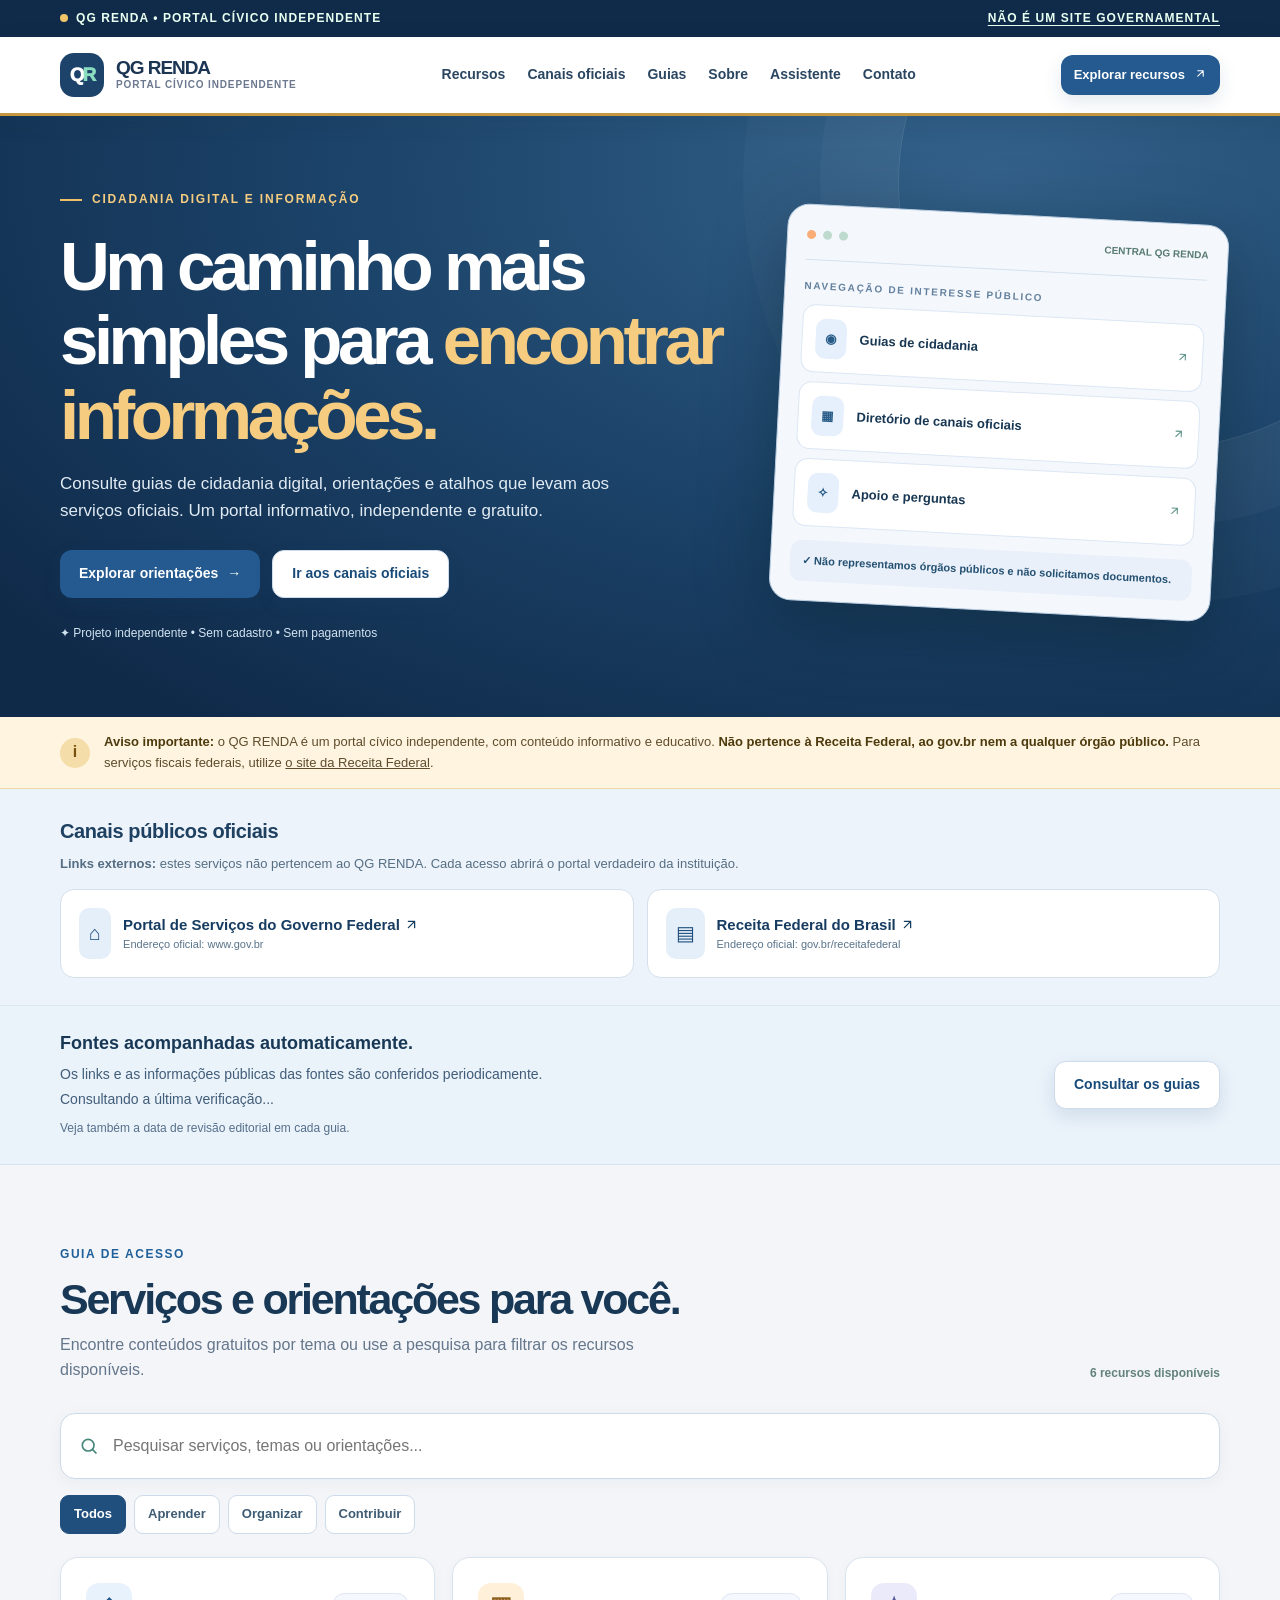
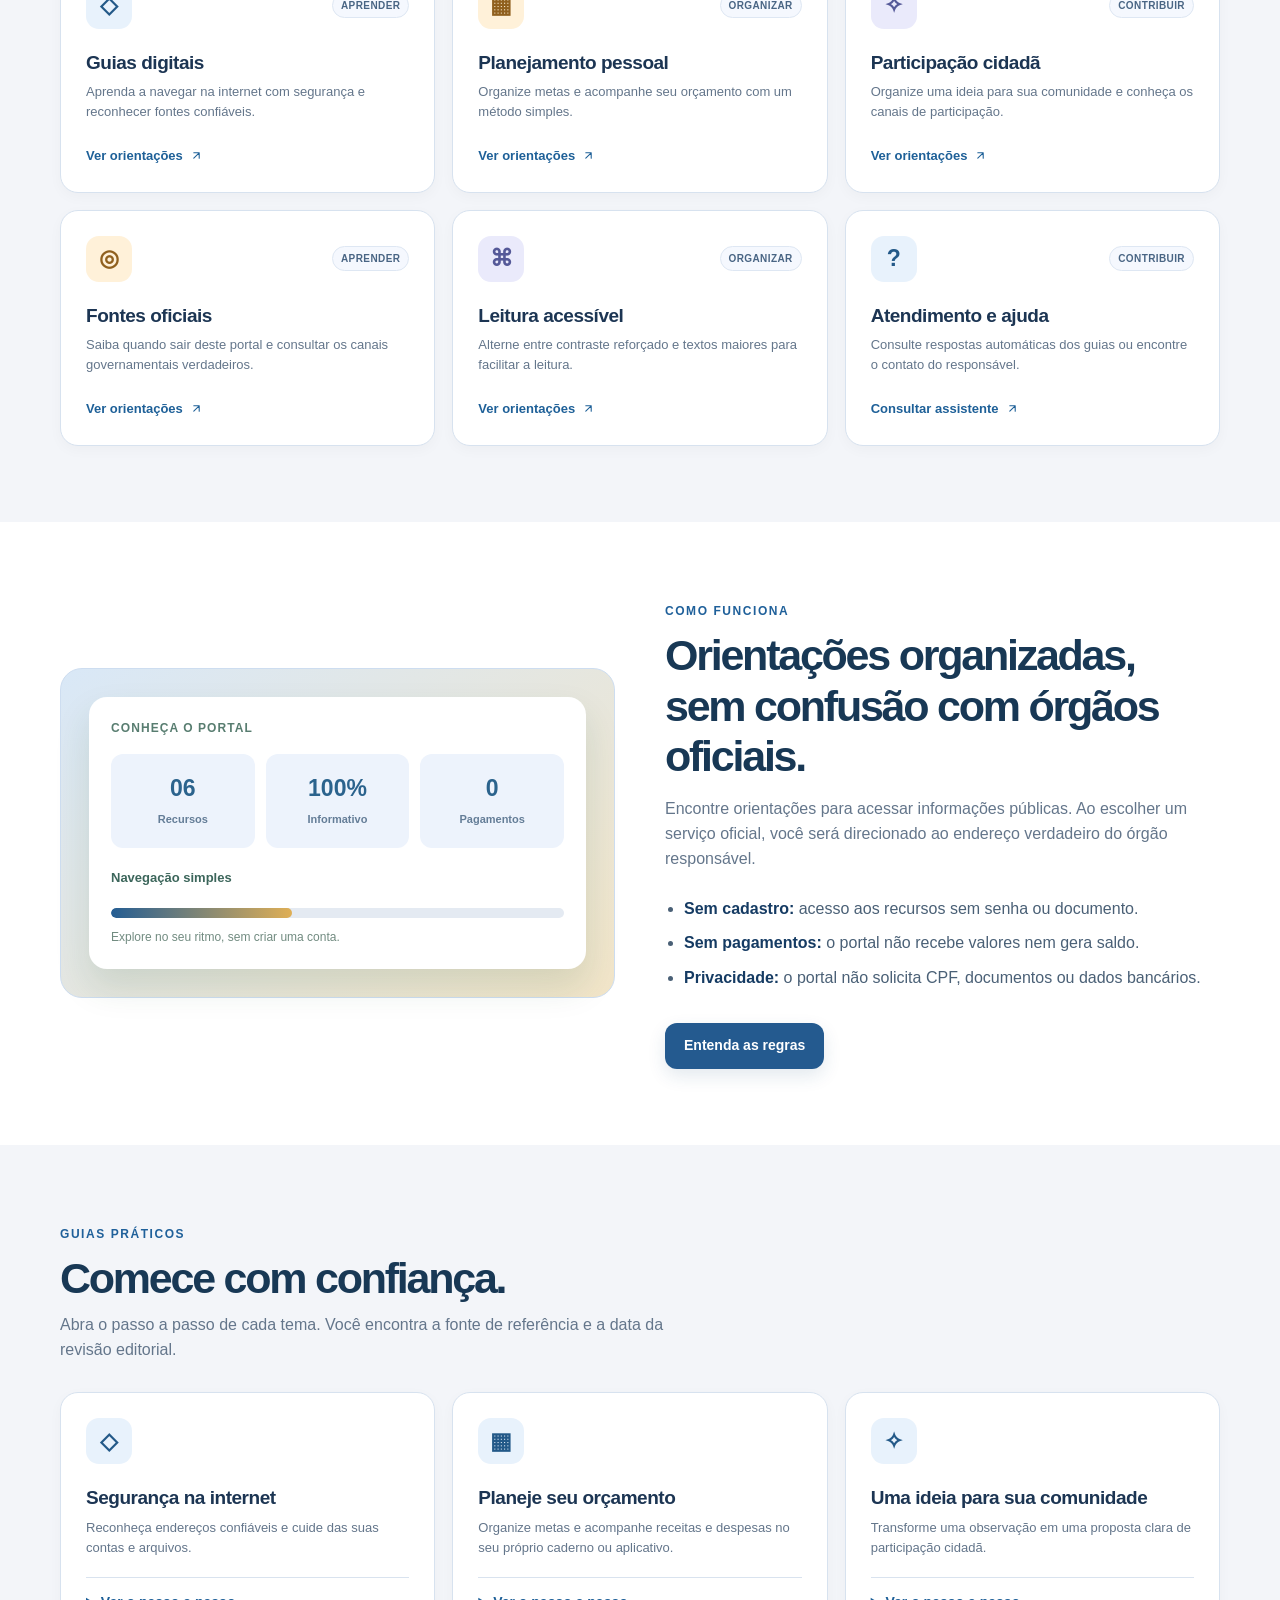
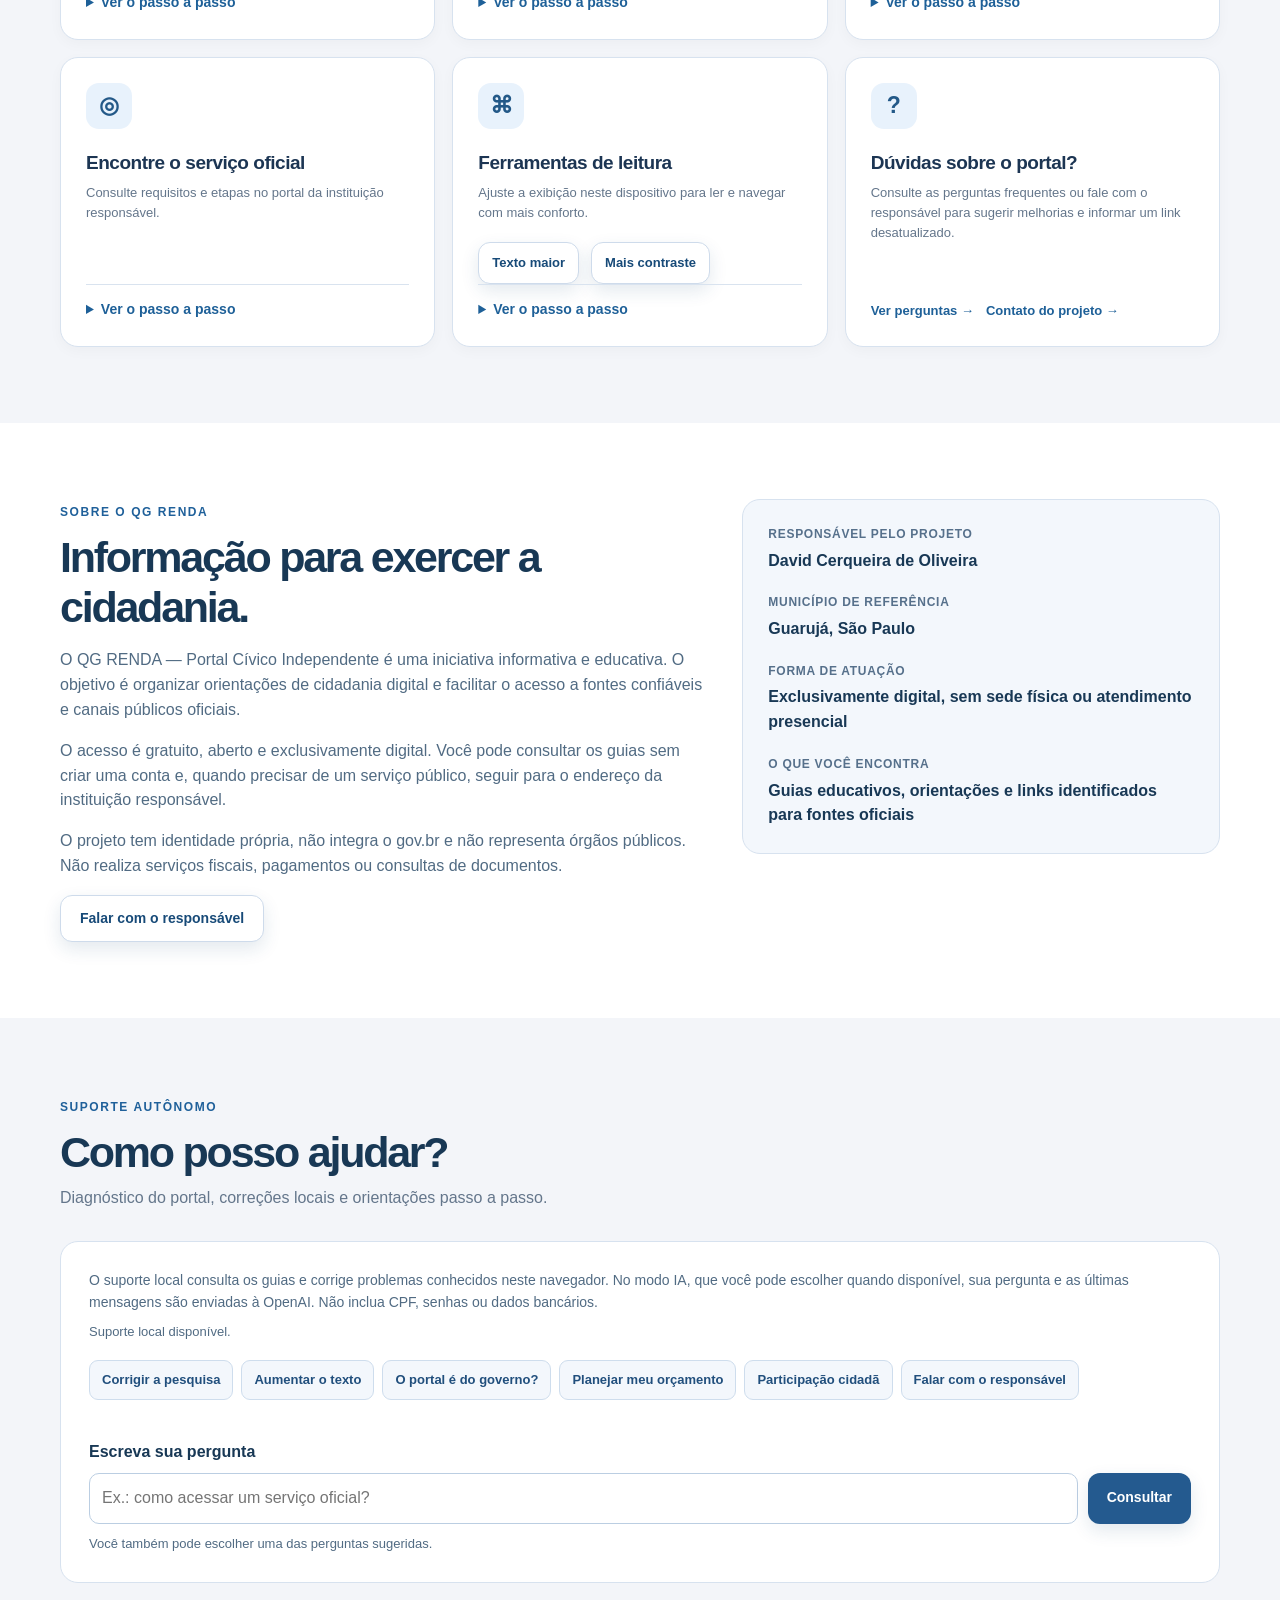
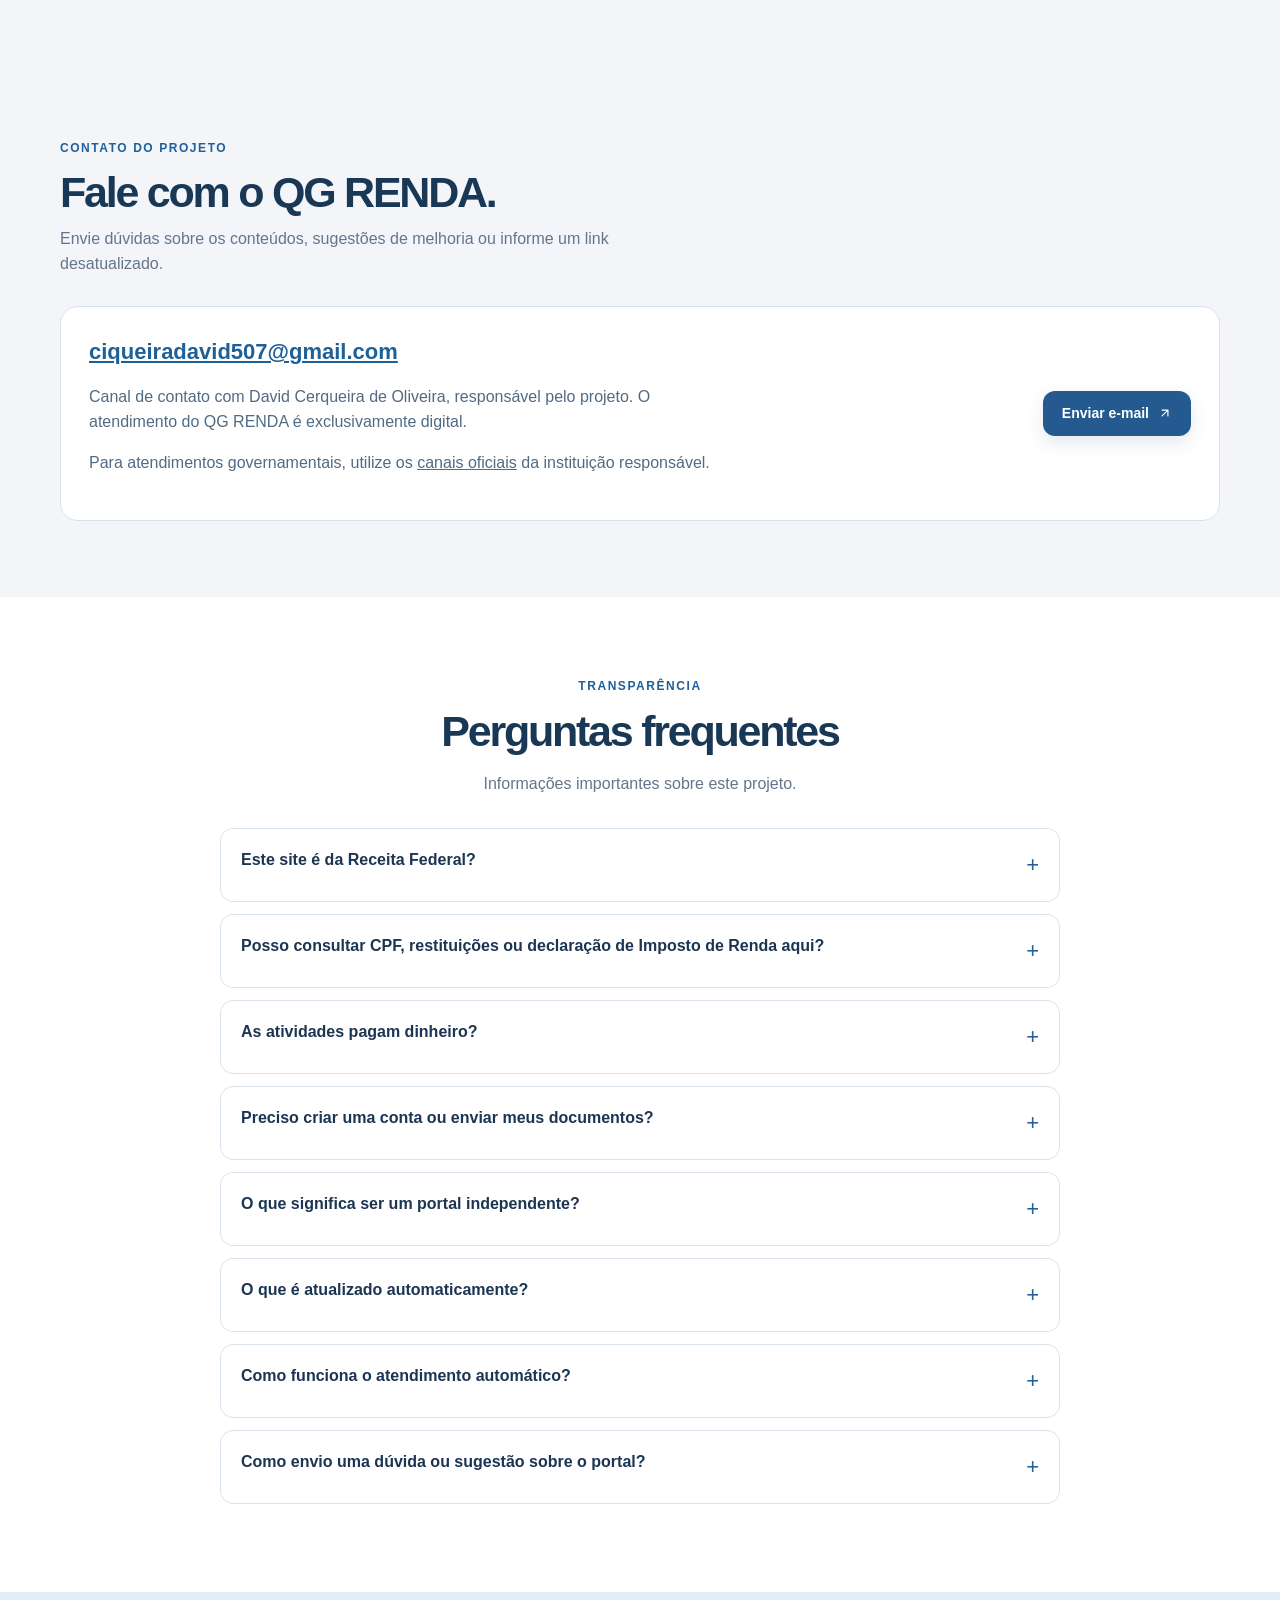
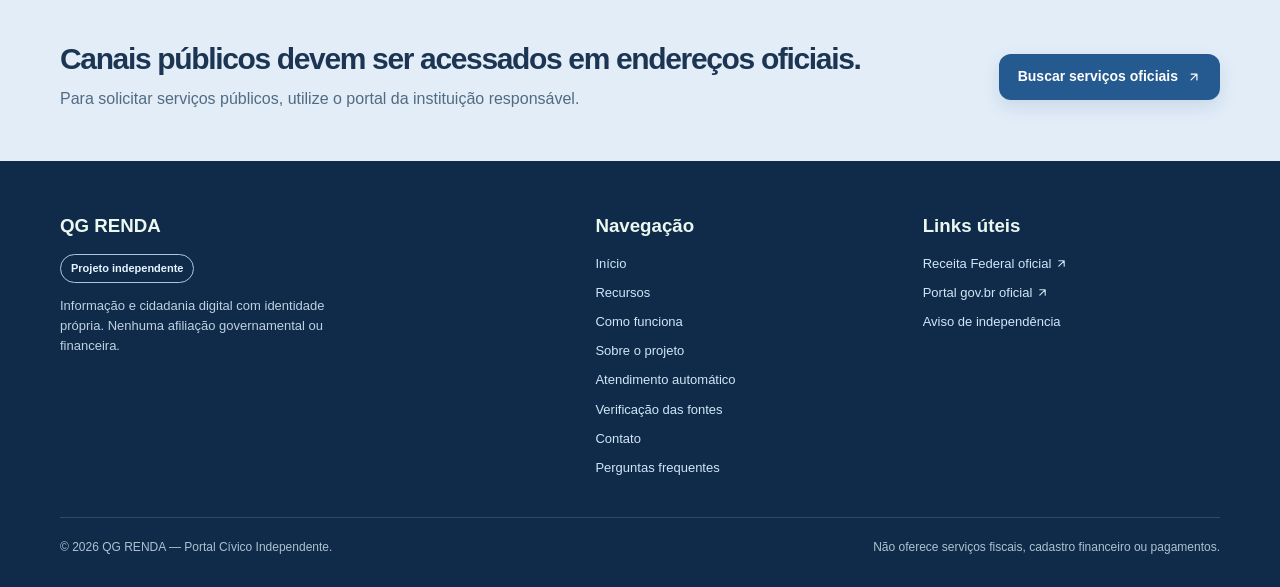
==== commit e93d6751: "Adiciona suporte autônomo com correções locais e IA conversacional opcional" ====
--- a/institutional_site/index.html
+++ b/institutional_site/index.html
@@ -172,7 +172,7 @@
 .assistant-question{background:#e8f1fb;margin-left:min(10%,55px);color:#214f7d}
 .assistant-answer{background:#f2f7f5;border:1px solid #d6e7df;margin-right:min(6%,35px)}
 .assistant-message h3{margin:0 0 10px;font-size:1.0625rem}
-.assistant-message p{margin:8px 0;color:#415d78}
+.assistant-message p{margin:8px 0;color:#415d78;white-space:pre-line}
 .assistant-message ol{padding-left:1.3rem;color:#415d78}
 .assistant-message li+li{margin-top:9px}
 .assistant-message a{color:#1e6098;font-weight:700}
@@ -181,6 +181,13 @@
 .assistant-input-row input{min-width:0;flex:1;border:1px solid #bbcee2;border-radius:10px;padding:12px;color:#183855;background:#fff}
 .assistant-input-row .button{flex:none}
 #assistant-status{min-height:1.5em;color:#516b83;font-size:.8125rem;margin:10px 0 0}
+.assistant-panel .assistant-mode-option{display:flex;align-items:center;gap:10px;margin:18px 0 8px;padding:12px;border:1px solid #d1dfef;border-radius:10px;background:#f3f7fc}
+.assistant-mode-option input{width:20px;height:20px;flex:none;accent-color:#245a8f}
+.assistant-panel .assistant-mode-option label{margin:0;font-size:.875rem}
+#assistant-mode-status{margin:8px 0;color:#516b83;font-size:.8125rem}
+.assistant-followup{border:1px solid #c3d6e9;border-radius:9px;background:#fff;color:#214f7d;padding:9px 12px;font-weight:700;font-size:.8125rem;white-space:normal}
+.assistant-message .guide-actions{margin-top:14px}
+#assistant-search-help{margin-top:12px;white-space:normal}
 @media(max-width:1100px){
 .nav-toggle{display:block}
 .header-actions>.button{display:none}
@@ -233,7 +240,7 @@
 <article class="card" data-category="aprender" data-search="fontes oficiais receita federal govbr impostos informações"><div class="card-top"><span class="card-icon peach">◎</span><span class="pill">Aprender</span></div><h3>Fontes oficiais</h3><p>Saiba quando sair deste portal e consultar os canais governamentais verdadeiros.</p><a href="#guia-fontes">Ver orientações <span aria-hidden="true"><svg class="icon-arrow" viewBox="0 0 24 24" fill="none" stroke="currentColor" stroke-width="2" stroke-linecap="round" stroke-linejoin="round" aria-hidden="true" focusable="false"><path d="M7 17 17 7M7 7h10v10"/></svg></span></a></article>
 <article class="card" data-category="organizar" data-search="acessibilidade contraste texto leitura navegação"><div class="card-top"><span class="card-icon lilac">⌘</span><span class="pill">Organizar</span></div><h3>Leitura acessível</h3><p>Alterne entre contraste reforçado e textos maiores para facilitar a leitura.</p><a href="#guia-acessibilidade">Ver orientações <span aria-hidden="true"><svg class="icon-arrow" viewBox="0 0 24 24" fill="none" stroke="currentColor" stroke-width="2" stroke-linecap="round" stroke-linejoin="round" aria-hidden="true" focusable="false"><path d="M7 17 17 7M7 7h10v10"/></svg></span></a></article>
 <article class="card" data-category="contribuir" data-search="assistente atendimento automático ajuda perguntas frequentes contato suporte informações"><div class="card-top"><span class="card-icon">?</span><span class="pill">Contribuir</span></div><h3>Atendimento e ajuda</h3><p>Consulte respostas automáticas dos guias ou encontre o contato do responsável.</p><a href="#assistente">Consultar assistente <span aria-hidden="true"><svg class="icon-arrow" viewBox="0 0 24 24" fill="none" stroke="currentColor" stroke-width="2" stroke-linecap="round" stroke-linejoin="round" aria-hidden="true" focusable="false"><path d="M7 17 17 7M7 7h10v10"/></svg></span></a></article>
-</div><p id="empty" class="empty" aria-live="polite">Nenhum resultado encontrado. Tente outra palavra-chave.</p></div></section>
+</div><p id="empty" class="empty" aria-live="polite">Nenhum resultado encontrado. Tente outra palavra-chave.<br><button id="assistant-search-help" type="button" class="button button-light button-small" data-assistant-question="Não encontro recursos na pesquisa">Obter ajuda automática</button></p></div></section>
 <section class="section alt" id="como-funciona"><div class="wrap feature"><div class="feature-panel"><div class="feature-figure"><div style="font-size:0.75rem;font-weight:900;letter-spacing:.09em;color:#587d70;text-transform:uppercase;margin-bottom:16px">Conheça o portal</div><div class="figure-stat"><div><strong>06</strong><span>Recursos</span></div><div><strong>100%</strong><span>Informativo</span></div><div><strong>0</strong><span>Pagamentos</span></div></div><div style="margin-top:20px;font-size:0.8125rem;font-weight:800;color:#3c665b">Navegação simples</div><div class="figure-progress"><div></div></div><div style="font-size:0.75rem;color:#718b80">Explore no seu ritmo, sem criar uma conta.</div></div></div><div class="feature-text"><span class="kicker">Como funciona</span><h2>Orientações organizadas, sem confusão com órgãos oficiais.</h2><p class="muted">Encontre orientações para acessar informações públicas. Ao escolher um serviço oficial, você será direcionado ao endereço verdadeiro do órgão responsável.</p><ul><li><strong>Sem cadastro:</strong> acesso aos recursos sem senha ou documento.</li><li><strong>Sem pagamentos:</strong> o portal não recebe valores nem gera saldo.</li><li><strong>Privacidade:</strong> o portal não solicita CPF, documentos ou dados bancários.</li></ul><a class="button" href="#perguntas">Entenda as regras</a></div></div></section>
 <section class="section" id="orientacoes"><div class="wrap"><div class="section-heading"><div><span class="kicker">Guias práticos</span><h2>Comece com confiança.</h2><p class="muted">Abra o passo a passo de cada tema. Você encontra a fonte de referência e a data da revisão editorial.</p></div></div><div class="cards">
 <article class="card" id="guia-seguranca"><span class="card-icon" aria-hidden="true">◇</span><h3>Segurança na internet</h3><p>Reconheça endereços confiáveis e cuide das suas contas e arquivos.</p><details class="guide-steps"><summary>Ver o passo a passo</summary><ol><li>Antes de abrir um link recebido, confira o endereço completo e procure o canal da instituição responsável. Desconfie de mensagens que exigem uma ação urgente sem explicar o motivo.</li><li>Use senhas diferentes para cada conta e ative a verificação em duas etapas quando o serviço oferecer essa opção.</li><li>Mantenha o sistema e os aplicativos atualizados. Faça cópias dos arquivos importantes e consulte os fascículos do CERT.br para aprofundar o tema.</li></ol><p>Fonte: <a href="https://cartilha.cert.br/fasciculos/" target="_blank" rel="noopener noreferrer">Cartilha de Segurança para Internet — CERT.br / NIC.br <svg class="icon-arrow" viewBox="0 0 24 24" fill="none" stroke="currentColor" stroke-width="2" stroke-linecap="round" stroke-linejoin="round" aria-hidden="true" focusable="false"><path d="M7 17 17 7M7 7h10v10"/></svg></a>.</p><p class="guide-date">Revisão editorial do QG RENDA: <time datetime="2026-11-14">14/11/2026</time>.</p><div class="source-update" data-source-update data-source-id="seguranca" data-state="pending"><p class="source-check">Aguardando a verificação automática da fonte.</p><p class="source-title" hidden></p><p class="source-description" hidden></p><p class="source-updated" hidden></p></div></details></article>
@@ -244,7 +251,7 @@
 <article class="card"><span class="card-icon" aria-hidden="true">?</span><h3>Dúvidas sobre o portal?</h3><p>Consulte as perguntas frequentes ou fale com o responsável para sugerir melhorias e informar um link desatualizado.</p><div class="guide-actions"><a href="#perguntas">Ver perguntas →</a><a href="#contato">Contato do projeto →</a></div></article>
 </div></div></section>
 <section class="section alt" id="sobre"><div class="wrap about-grid"><div class="about-text"><span class="kicker">Sobre o QG RENDA</span><h2>Informação para exercer a cidadania.</h2><p>O QG RENDA — Portal Cívico Independente é uma iniciativa informativa e educativa. O objetivo é organizar orientações de cidadania digital e facilitar o acesso a fontes confiáveis e canais públicos oficiais.</p><p>O acesso é gratuito, aberto e exclusivamente digital. Você pode consultar os guias sem criar uma conta e, quando precisar de um serviço público, seguir para o endereço da instituição responsável.</p><p>O projeto tem identidade própria, não integra o gov.br e não representa órgãos públicos. Não realiza serviços fiscais, pagamentos ou consultas de documentos.</p><a class="button button-light" href="#contato">Falar com o responsável</a></div><dl class="project-facts"><dt>Responsável pelo projeto</dt><dd>David Cerqueira de Oliveira</dd><dt>Município de referência</dt><dd>Guarujá, São Paulo</dd><dt>Forma de atuação</dt><dd>Exclusivamente digital, sem sede física ou atendimento presencial</dd><dt>O que você encontra</dt><dd>Guias educativos, orientações e links identificados para fontes oficiais</dd></dl></div></section>
-<section class="section" id="assistente"><div class="wrap"><div class="section-heading"><div><span class="kicker">Atendimento automático</span><h2>Qual é a sua dúvida?</h2><p class="muted">Consulte respostas baseadas nos guias e nas perguntas frequentes do QG RENDA.</p></div></div><div class="assistant-panel"><p class="assistant-note">Este assistente oferece orientações do portal. Suas perguntas são processadas neste navegador, sem envio para serviços externos de atendimento.</p><div class="assistant-suggestions" aria-label="Sugestões de perguntas"><button type="button" data-assistant-question="O QG RENDA é do governo?">O portal é do governo?</button><button type="button" data-assistant-question="Como planejar meu orçamento?">Planejar meu orçamento</button><button type="button" data-assistant-question="Como usar o Fala.BR?">Participação cidadã</button><button type="button" data-assistant-question="Como falar com o responsável?">Falar com o responsável</button></div><div class="assistant-messages" id="assistant-messages" role="log" aria-live="polite" aria-relevant="additions"></div><label for="assistant-question">Escreva sua pergunta</label><div class="assistant-input-row"><input id="assistant-question" type="text" maxlength="300" autocomplete="off" placeholder="Ex.: como acessar um serviço oficial?" aria-describedby="assistant-status"><button class="button" id="assistant-send" type="button">Consultar</button></div><p id="assistant-status" role="status">Você também pode escolher uma das perguntas sugeridas.</p></div></div></section>
+<section class="section" id="assistente"><div class="wrap"><div class="section-heading"><div><span class="kicker">Suporte autônomo</span><h2>Como posso ajudar?</h2><p class="muted">Diagnóstico do portal, correções locais e orientações passo a passo.</p></div></div><div class="assistant-panel"><p class="assistant-note" id="assistant-privacy-note">O suporte local consulta os guias e corrige problemas conhecidos neste navegador. No modo IA, que você pode escolher quando disponível, sua pergunta e as últimas mensagens são enviadas à OpenAI. Não inclua CPF, senhas ou dados bancários.</p><div class="assistant-mode-option" id="assistant-ai-option" hidden><input id="assistant-ai-mode" type="checkbox" aria-describedby="assistant-privacy-note"><label for="assistant-ai-mode">Usar IA conversacional nesta conversa</label></div><p id="assistant-mode-status" role="status">Suporte local disponível.</p><div class="assistant-suggestions" aria-label="Sugestões de perguntas"><button type="button" data-assistant-question="Não encontro recursos na pesquisa">Corrigir a pesquisa</button><button type="button" data-assistant-question="Ativar texto maior">Aumentar o texto</button><button type="button" data-assistant-question="O QG RENDA é do governo?">O portal é do governo?</button><button type="button" data-assistant-question="Como planejar meu orçamento?">Planejar meu orçamento</button><button type="button" data-assistant-question="Como usar o Fala.BR?">Participação cidadã</button><button type="button" data-assistant-question="Como falar com o responsável?">Falar com o responsável</button></div><div class="assistant-messages" id="assistant-messages" role="log" aria-live="polite" aria-relevant="additions"></div><label for="assistant-question">Escreva sua pergunta</label><div class="assistant-input-row"><input id="assistant-question" type="text" maxlength="300" autocomplete="off" placeholder="Ex.: como acessar um serviço oficial?" aria-describedby="assistant-status"><button class="button" id="assistant-send" type="button">Consultar</button></div><p id="assistant-status" role="status">Você também pode escolher uma das perguntas sugeridas.</p></div></div></section>
 <section class="section" id="contato"><div class="wrap"><div class="section-heading"><div><span class="kicker">Contato do projeto</span><h2>Fale com o QG RENDA.</h2><p class="muted">Envie dúvidas sobre os conteúdos, sugestões de melhoria ou informe um link desatualizado.</p></div></div><div class="contact-card"><div class="contact-details"><a class="contact-email" href="mailto:ciqueiradavid507@gmail.com?subject=Contato%20pelo%20portal%20QG%20RENDA">ciqueiradavid507@gmail.com</a><p>Canal de contato com David Cerqueira de Oliveira, responsável pelo projeto. O atendimento do QG RENDA é exclusivamente digital.</p><p>Para atendimentos governamentais, utilize os <a href="#canais-oficiais">canais oficiais</a> da instituição responsável.</p></div><a class="button" href="mailto:ciqueiradavid507@gmail.com?subject=Contato%20pelo%20portal%20QG%20RENDA">Enviar e-mail <span aria-hidden="true"><svg class="icon-arrow" viewBox="0 0 24 24" fill="none" stroke="currentColor" stroke-width="2" stroke-linecap="round" stroke-linejoin="round" aria-hidden="true" focusable="false"><path d="M7 17 17 7M7 7h10v10"/></svg></span></a></div></div></section>
 <section class="section alt" id="perguntas"><div class="wrap faq"><div style="text-align:center;margin-bottom:31px"><span class="kicker">Transparência</span><h2>Perguntas frequentes</h2><p class="muted">Informações importantes sobre este projeto.</p></div>
 <details><summary>Este site é da Receita Federal?</summary><p>Não. Este é um portal independente do QG RENDA, com conteúdo educativo. Ele não representa a Receita Federal, o gov.br ou qualquer órgão público.</p></details>
@@ -253,7 +260,7 @@
 <details><summary>Preciso criar uma conta ou enviar meus documentos?</summary><p>Não. O acesso é aberto e não pede CPF, documentos, fotos, senhas nem dados bancários. O portal também não oferece login.</p></details>
 <details><summary>O que significa ser um portal independente?</summary><p>O QG RENDA organiza conteúdos educativos e links para facilitar o acesso à informação. O portal tem identidade própria e não representa órgãos públicos. Os serviços governamentais são realizados exclusivamente nos canais oficiais indicados.</p></details>
 <details><summary>O que é atualizado automaticamente?</summary><p>O sistema confere os links e renova os títulos, resumos disponíveis e datas de verificação das fontes. Os passos escritos pelo QG RENDA mantêm a data de revisão editorial indicada em cada guia.</p></details>
-<details><summary>Como funciona o atendimento automático?</summary><p>O <a href="#assistente">assistente do portal</a> consulta os guias e as perguntas frequentes para oferecer orientações. Se não encontrar uma resposta, indica o <a href="#contato">contato do responsável</a>. As consultas não são enviadas a serviços externos de atendimento.</p></details>
+<details><summary>Como funciona o atendimento automático?</summary><p>O <a href="#assistente">suporte do portal</a> consulta os guias, identifica problemas conhecidos e pode corrigir a busca ou ajustar a leitura neste navegador. No modo local, as perguntas ficam no dispositivo. Quando a IA conversacional estiver disponível e você ativá-la, sua pergunta e as últimas mensagens serão enviadas à OpenAI para gerar a resposta. Se precisar de atendimento humano, use o <a href="#contato">contato do responsável</a>.</p></details>
 <details><summary>Como envio uma dúvida ou sugestão sobre o portal?</summary><p>Use o <a href="#contato">contato do QG RENDA</a> para falar com o responsável pelo projeto. Para solicitações sobre serviços de um órgão público, procure diretamente o canal oficial desse órgão.</p></details>
 </div></section>
 <section class="cta"><div class="wrap"><div><h2>Canais públicos devem ser acessados em endereços oficiais.</h2><p>Para solicitar serviços públicos, utilize o portal da instituição responsável.</p></div><a class="button" href="https://www.gov.br/pt-br/servicos" target="_blank" rel="noopener noreferrer">Buscar serviços oficiais <svg class="icon-arrow" viewBox="0 0 24 24" fill="none" stroke="currentColor" stroke-width="2" stroke-linecap="round" stroke-linejoin="round" aria-hidden="true" focusable="false"><path d="M7 17 17 7M7 7h10v10"/></svg></a></div></section>
